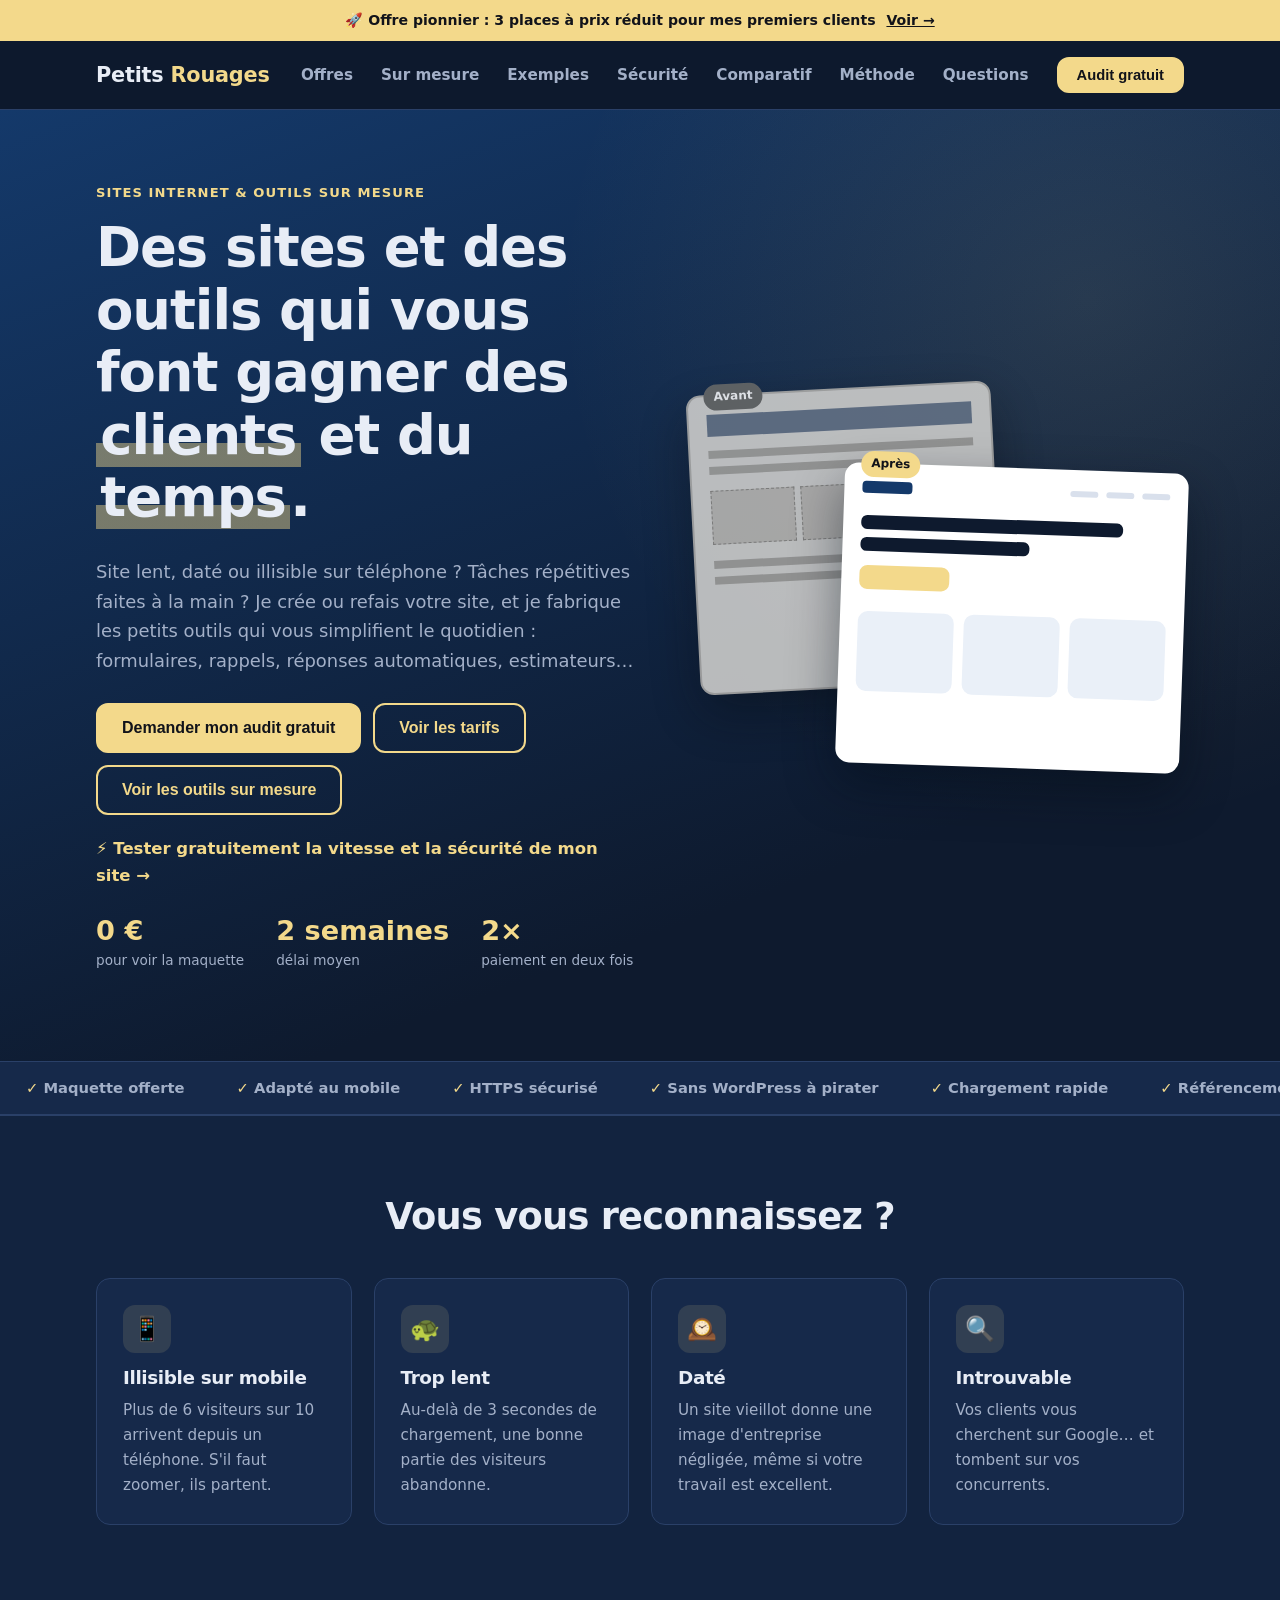
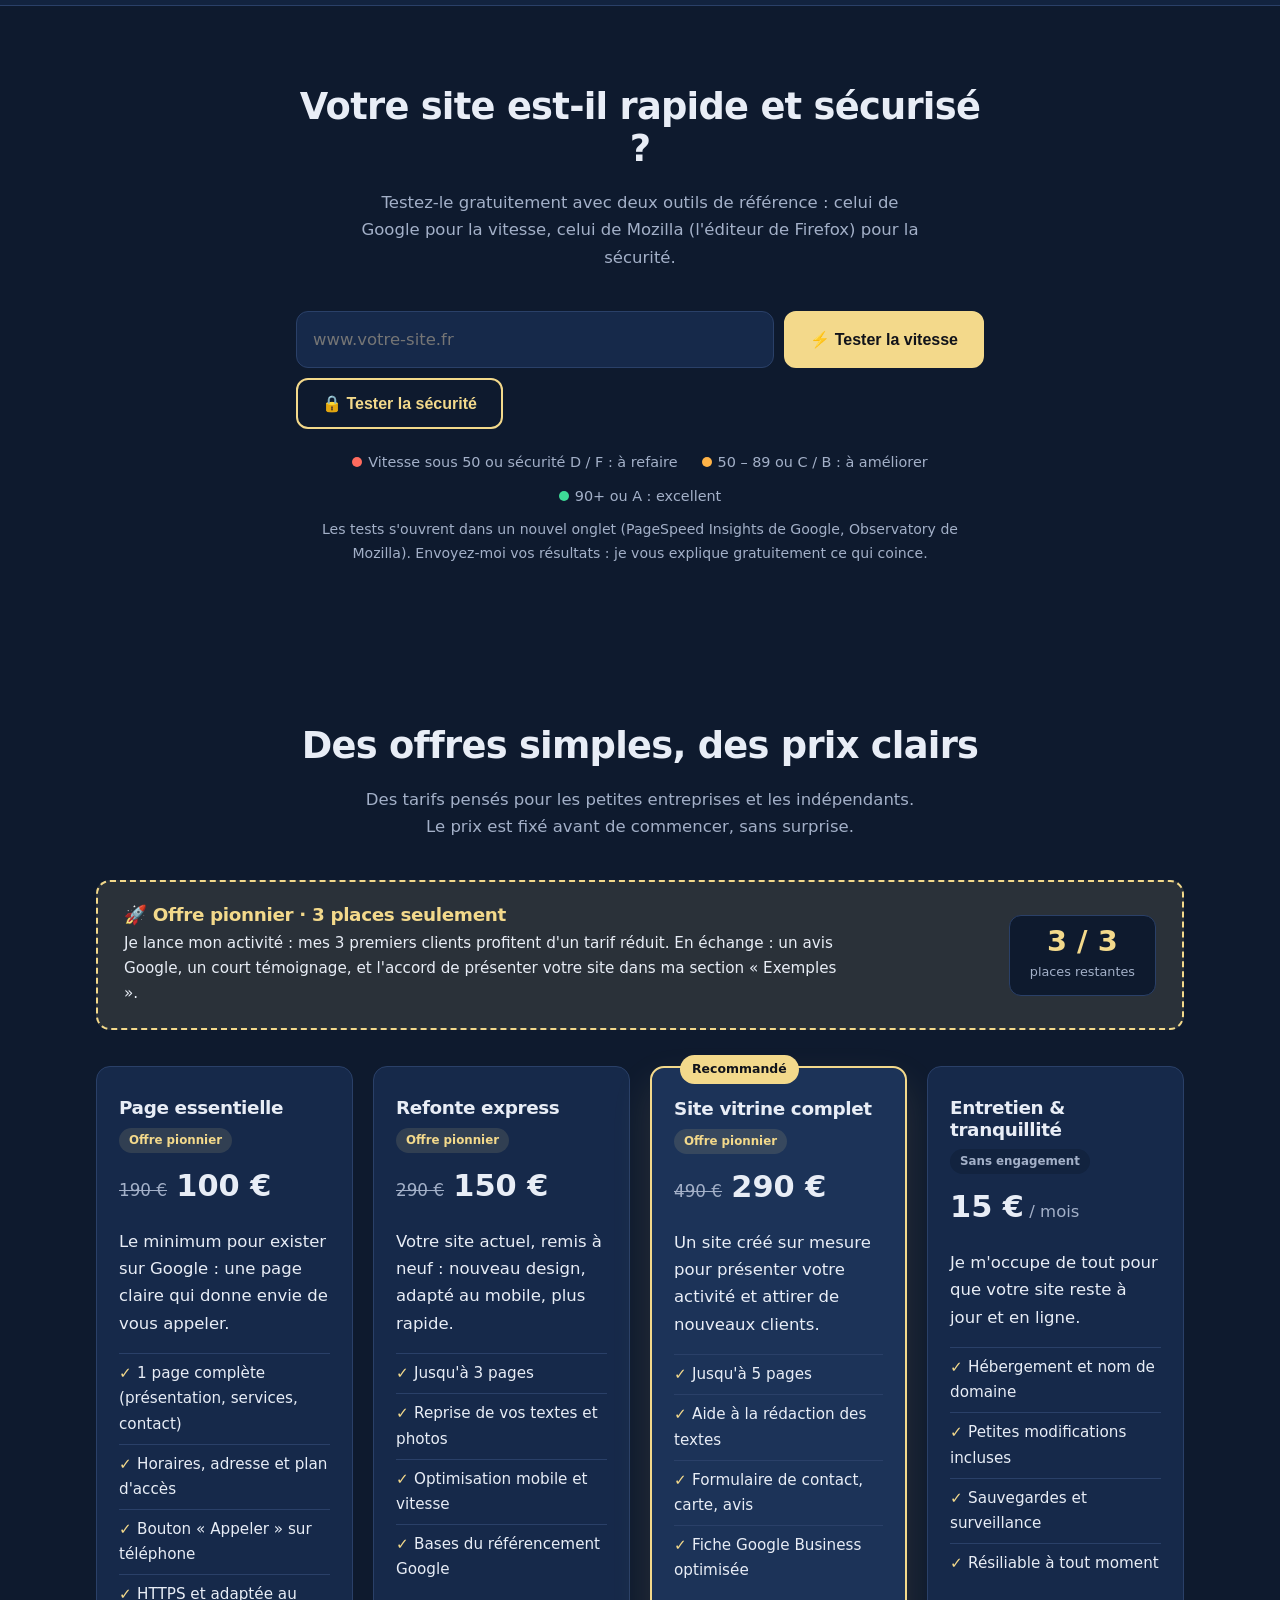
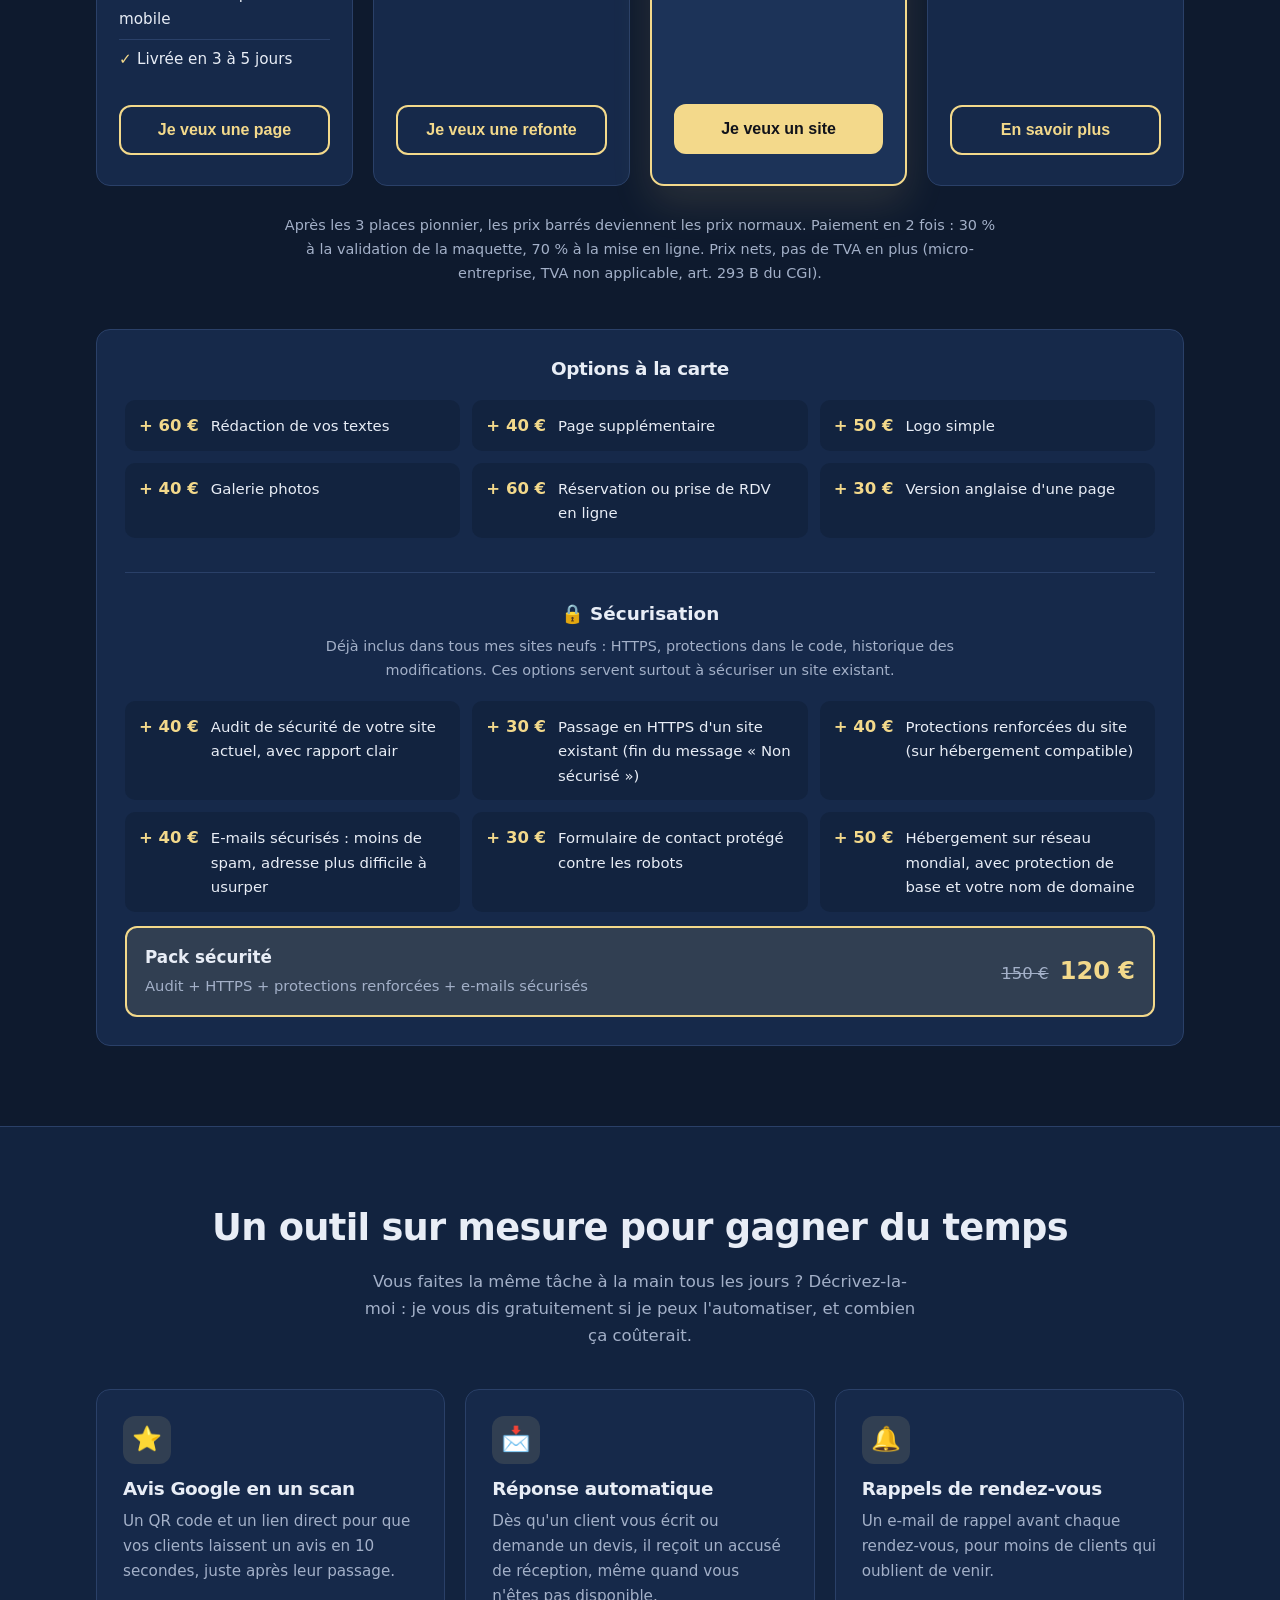
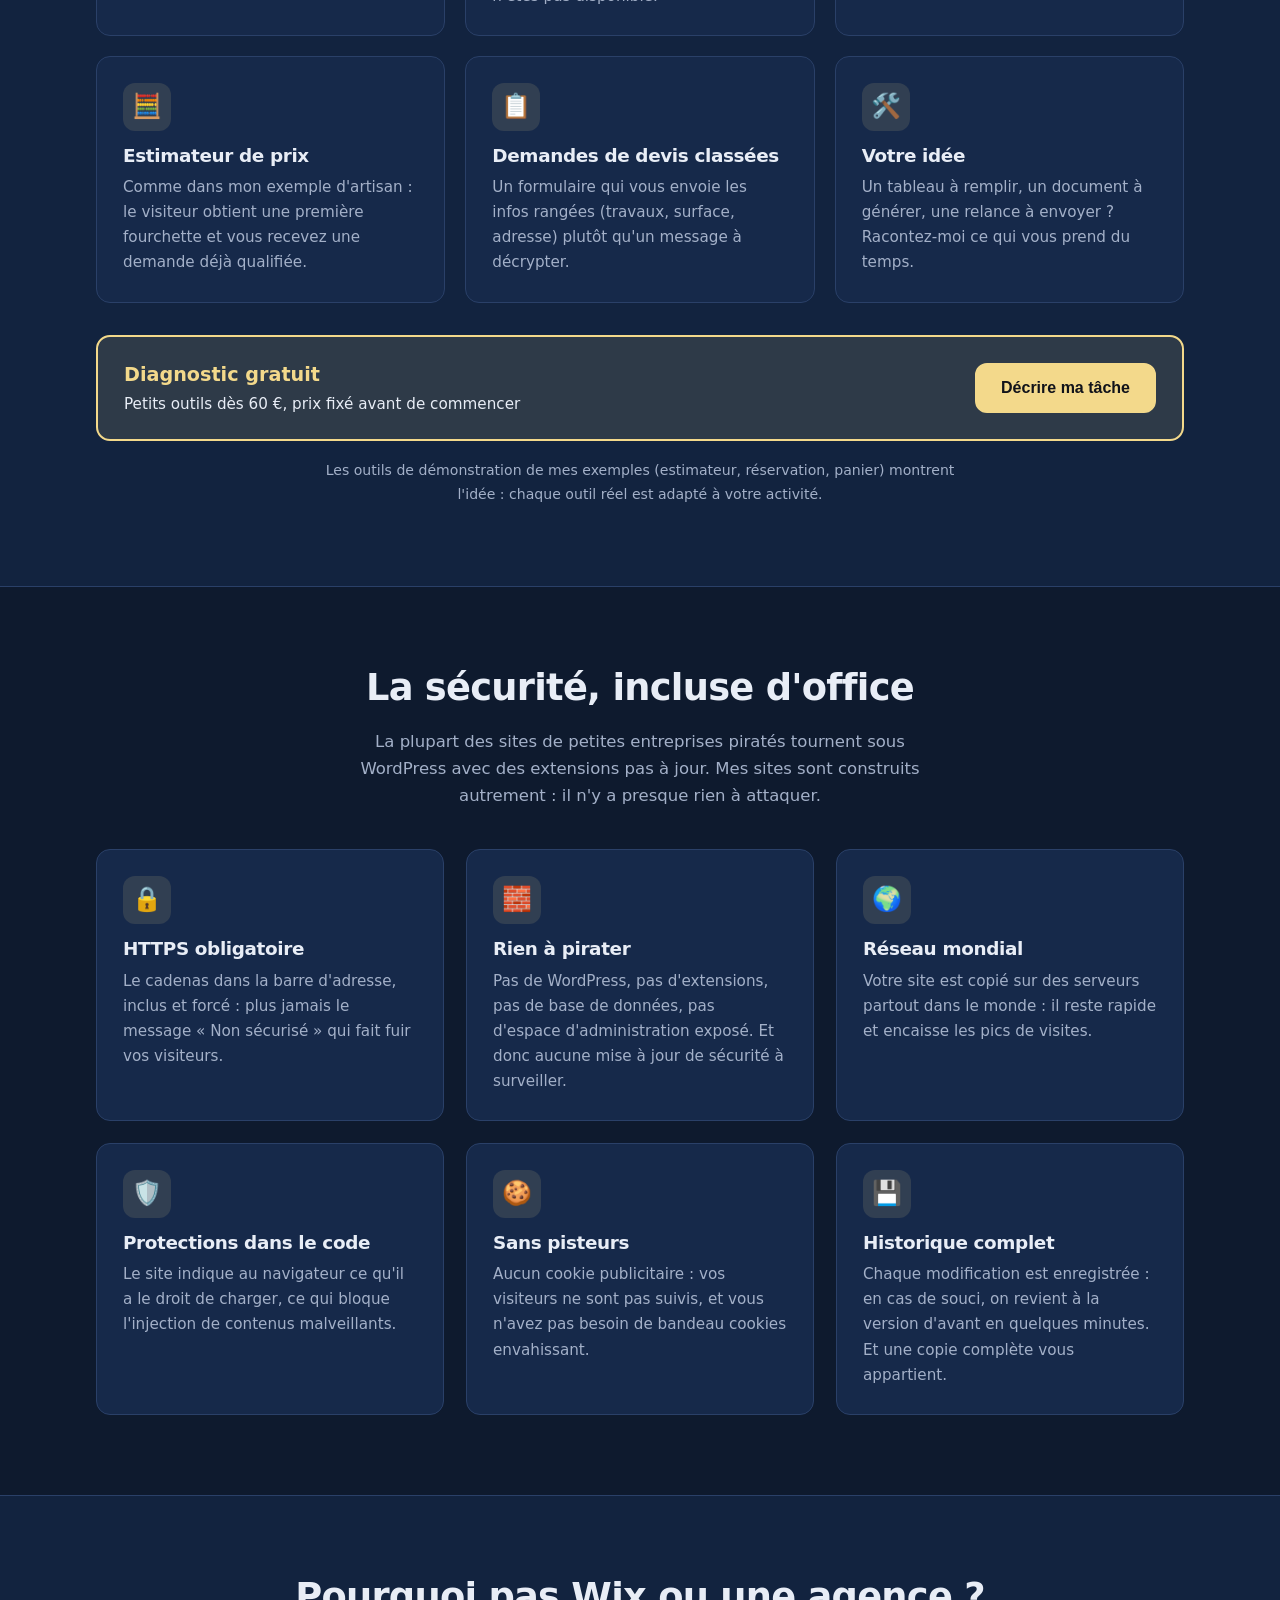
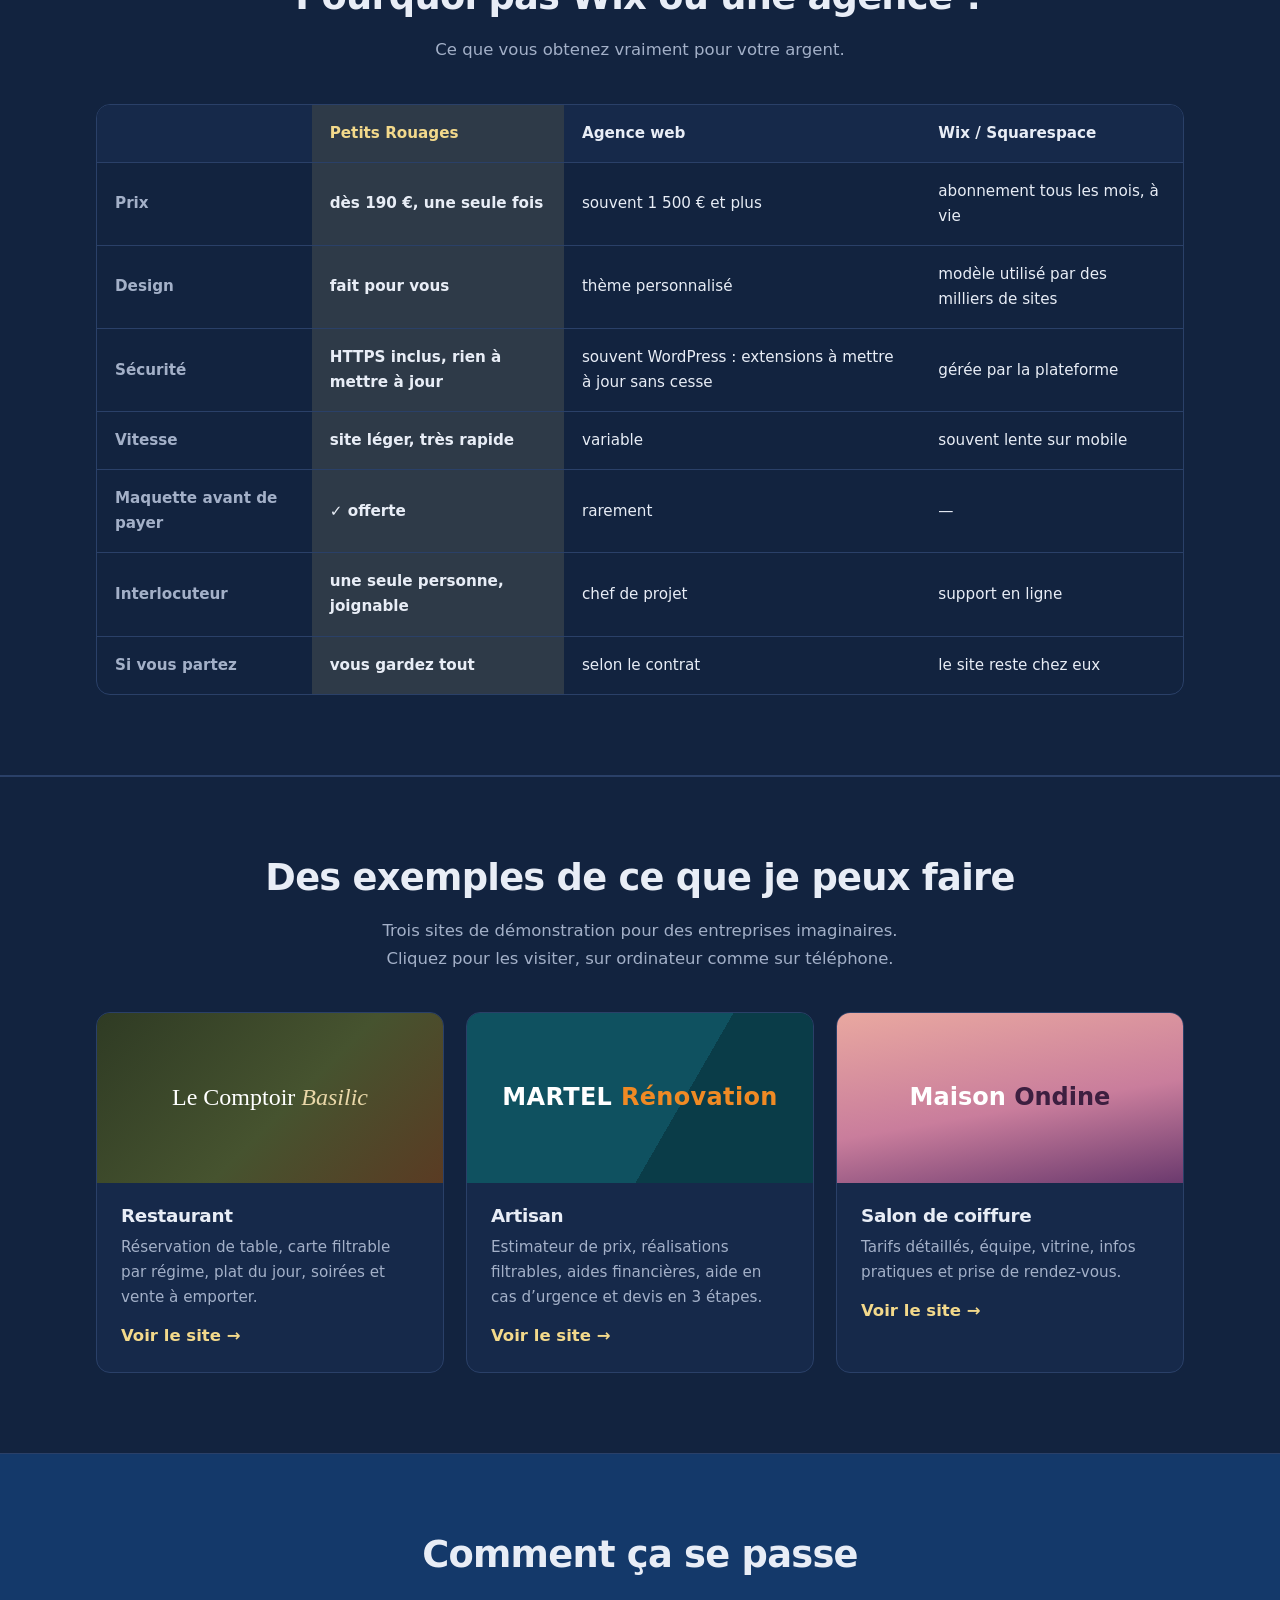
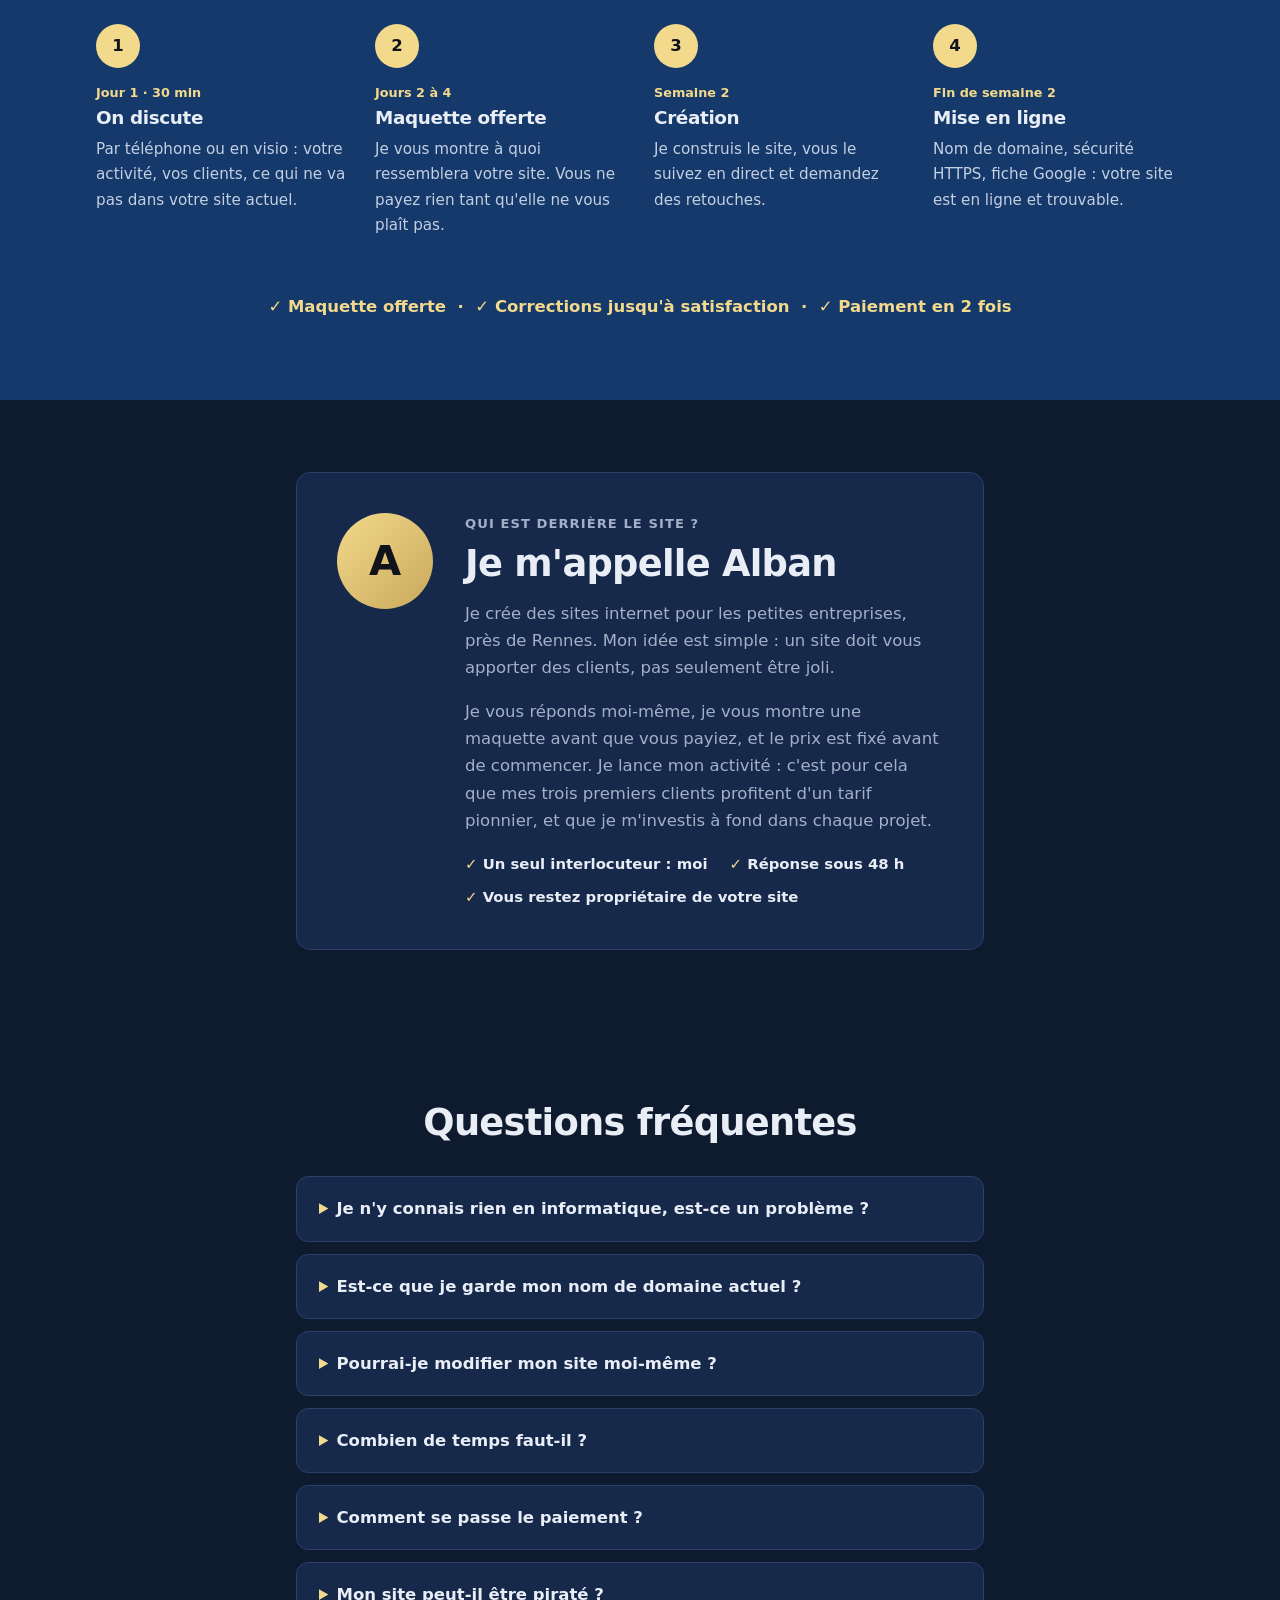
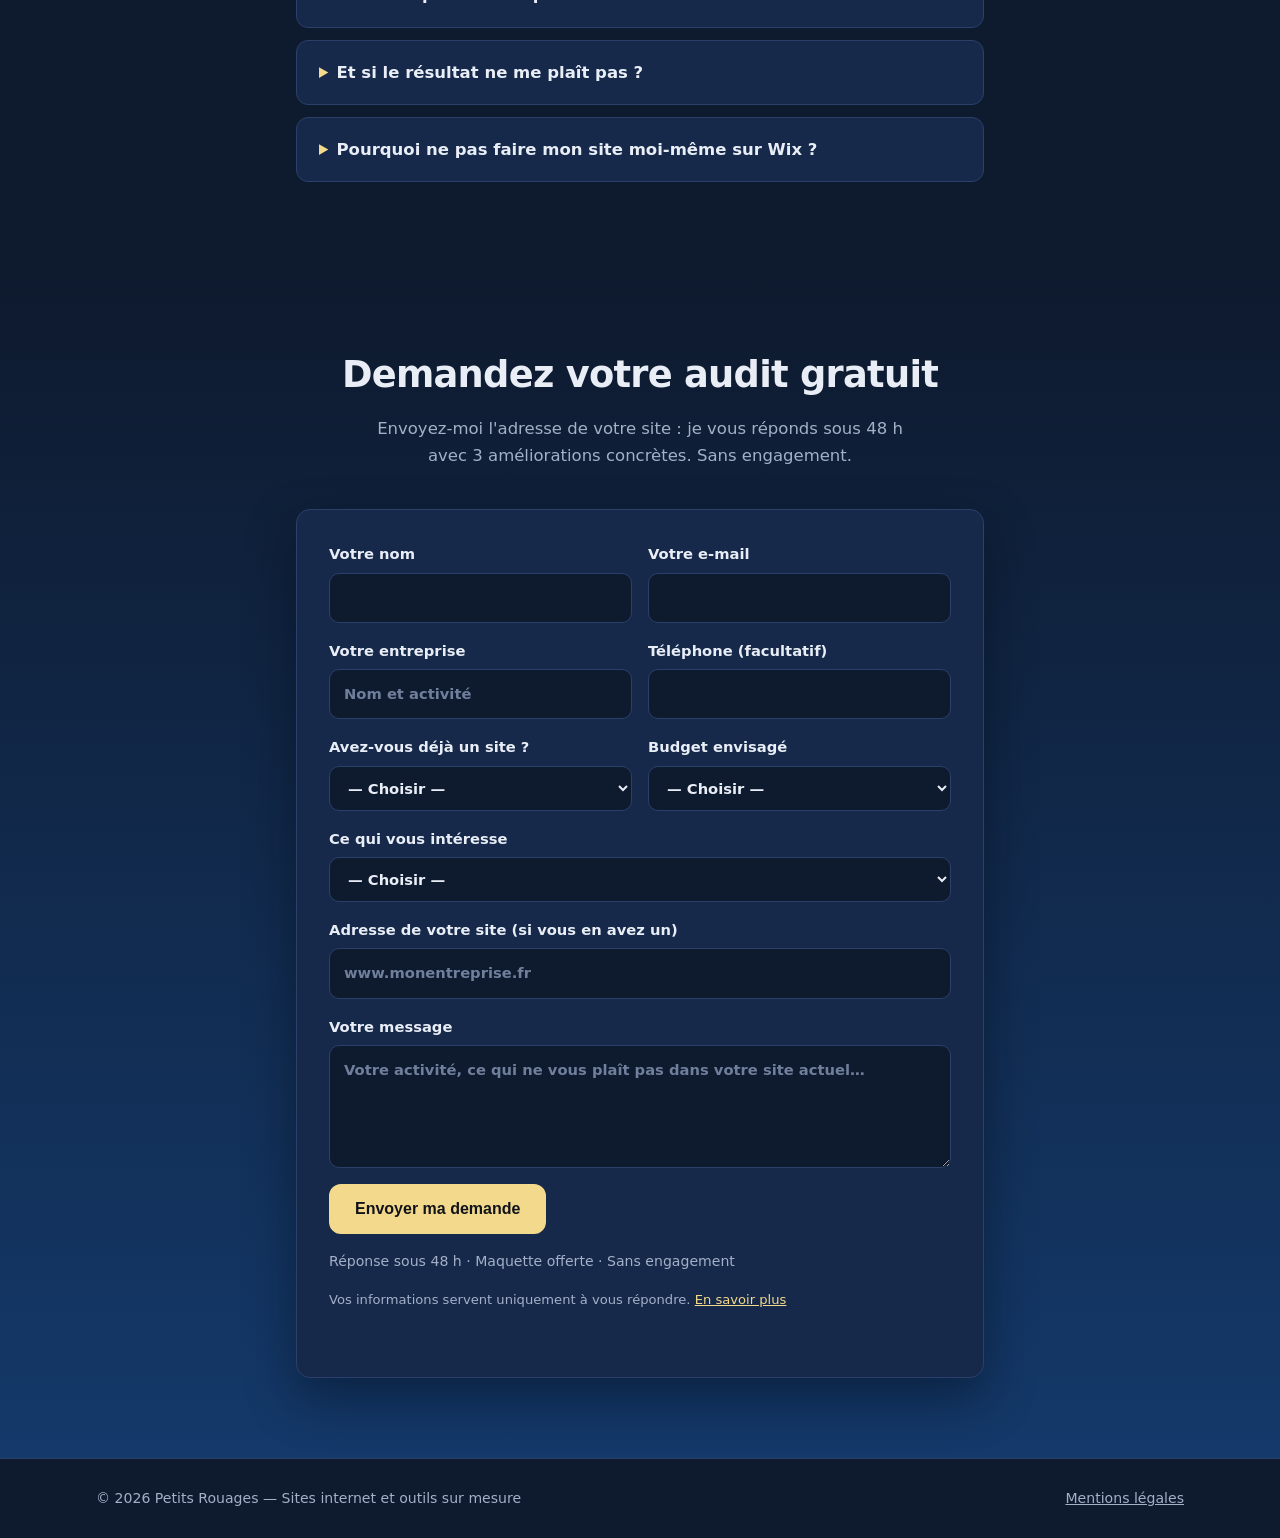
==== index.html @ 49e6effe "Renommage de la marque en Petits Rouages (textes, vignette, icones) Co-Authored-By: Claude Sonnet 5." ====
<!doctype html>
<html lang="fr">
<head>
  <meta charset="utf-8">
  <meta name="viewport" content="width=device-width, initial-scale=1">
  <title>Petits Rouages — Sites internet et outils sur mesure</title>
  <meta name="description" content="Votre site est lent, daté ou introuvable sur Google ? Je le refais : moderne, rapide, adapté au mobile. Audit gratuit, prix clairs.">
  <meta http-equiv="Content-Security-Policy" content="default-src 'self'; script-src 'self'; style-src 'self' https://fonts.googleapis.com; font-src https://fonts.gstatic.com; img-src 'self' data:; connect-src 'self' https://formspree.io; object-src 'none'; base-uri 'self'; form-action 'self' mailto:; upgrade-insecure-requests">
  <meta name="referrer" content="strict-origin-when-cross-origin">
  <link rel="icon" type="image/png" sizes="32x32" href="favicon-32.png">
  <link rel="icon" type="image/png" sizes="192x192" href="icon-192.png">
  <link rel="apple-touch-icon" href="apple-touch-icon.png">
  <meta name="theme-color" content="#0e1a2e">
  <meta property="og:type" content="website">
  <meta property="og:locale" content="fr_FR">
  <meta property="og:site_name" content="Petits Rouages">
  <meta property="og:title" content="Petits Rouages — Sites internet et outils sur mesure">
  <meta property="og:description" content="Votre site est lent, daté ou introuvable sur Google ? Je le refais : moderne, rapide, adapté au mobile. Maquette offerte, prix clairs.">
  <meta property="og:url" content="https://lasnay.github.io/vitrine-web/">
  <meta property="og:image" content="https://lasnay.github.io/vitrine-web/og-image.jpg">
  <meta property="og:image:width" content="1200">
  <meta property="og:image:height" content="630">
  <meta property="og:image:alt" content="Petits Rouages : sites internet et outils sur mesure pour petites entreprises">
  <meta name="twitter:card" content="summary_large_image">
  <link rel="preconnect" href="https://fonts.googleapis.com">
  <link rel="preconnect" href="https://fonts.gstatic.com" crossorigin>
  <link href="https://fonts.googleapis.com/css2?family=Montserrat:wght@500;600;700;800&display=swap" rel="stylesheet">
  <link rel="stylesheet" href="style.css?v=14">
</head>
<body>
  <a class="announce" href="#offres">🚀 Offre pionnier : 3 places à prix réduit pour mes premiers clients <b>Voir →</b></a>
  <header class="topbar">
    <div class="wrap topbar-inner">
      <a href="#" class="logo">Petits <span>Rouages</span></a>
      <button class="menu-toggle" aria-label="Ouvrir le menu" aria-expanded="false">☰</button>
      <nav class="nav">
        <a href="#offres">Offres</a>
        <a href="#sur-mesure">Sur mesure</a>
        <a href="#realisations">Exemples</a>
        <a href="#securite">Sécurité</a>
        <a href="#comparatif">Comparatif</a>
        <a href="#methode">Méthode</a>
        <a href="#faq">Questions</a>
        <a href="#contact" class="btn btn-small">Audit gratuit</a>
      </nav>
    </div>
  </header>

  <main>
    <section class="hero">
      <div class="wrap hero-grid">
        <div>
          <p class="eyebrow">Sites internet &amp; outils sur mesure</p>
          <h1>Des sites et des outils qui vous font gagner des <span class="hl">clients</span> et du <span class="hl">temps</span>.</h1>
          <p class="lead">Site lent, daté ou illisible sur téléphone ? Tâches répétitives faites à la main ? Je crée ou refais votre site, et je fabrique les petits outils qui vous simplifient le quotidien : formulaires, rappels, réponses automatiques, estimateurs…</p>
          <div class="hero-actions">
            <a href="#contact" class="btn">Demander mon audit gratuit</a>
            <a href="#offres" class="btn btn-ghost">Voir les tarifs</a>
            <a href="#sur-mesure" class="btn btn-ghost">Voir les outils sur mesure</a>
          </div>
          <a href="#test" class="test-link">⚡ Tester gratuitement la vitesse et la sécurité de mon site →</a>
          <div class="hero-stats">
            <div><b>0 €</b><span>pour voir la maquette</span></div>
            <div><b>2 semaines</b><span>délai moyen</span></div>
            <div><b>2×</b><span>paiement en deux fois</span></div>
          </div>
        </div>
        <div class="compare" aria-hidden="true">
          <div class="mock mock-old">
            <span class="tag">Avant</span>
            <div class="old-bar"></div>
            <div class="old-text"></div><div class="old-text short"></div>
            <div class="old-blocks"><i></i><i></i><i></i></div>
            <div class="old-text"></div><div class="old-text short"></div>
          </div>
          <div class="mock mock-new">
            <span class="tag tag-new">Après</span>
            <div class="new-nav"><b></b><i></i><i></i><i></i></div>
            <div class="new-hero"><div></div><div class="short"></div><span></span></div>
            <div class="new-cards"><i></i><i></i><i></i></div>
          </div>
        </div>
      </div>
    </section>

    <div class="marquee" aria-label="Inclus dans chaque site">
      <div class="marquee-track">
        <span>Maquette offerte</span><span>Adapté au mobile</span><span>HTTPS sécurisé</span><span>Sans WordPress à pirater</span><span>Chargement rapide</span><span>Référencement local</span><span>Fiche Google Business</span><span>Paiement en 2 fois</span><span>Vous êtes propriétaire</span><span>Prix fixe</span>
        <span aria-hidden="true">Maquette offerte</span><span aria-hidden="true">Adapté au mobile</span><span aria-hidden="true">HTTPS sécurisé</span><span aria-hidden="true">Sans WordPress à pirater</span><span aria-hidden="true">Chargement rapide</span><span aria-hidden="true">Référencement local</span><span aria-hidden="true">Fiche Google Business</span><span aria-hidden="true">Paiement en 2 fois</span><span aria-hidden="true">Vous êtes propriétaire</span><span aria-hidden="true">Prix fixe</span>
      </div>
    </div>

    <section class="problems">
      <div class="wrap">
        <h2>Vous vous reconnaissez ?</h2>
        <div class="grid-4">
          <article class="card">
            <div class="icon">📱</div>
            <h3>Illisible sur mobile</h3>
            <p>Plus de 6 visiteurs sur 10 arrivent depuis un téléphone. S'il faut zoomer, ils partent.</p>
          </article>
          <article class="card">
            <div class="icon">🐢</div>
            <h3>Trop lent</h3>
            <p>Au-delà de 3 secondes de chargement, une bonne partie des visiteurs abandonne.</p>
          </article>
          <article class="card">
            <div class="icon">🕰️</div>
            <h3>Daté</h3>
            <p>Un site vieillot donne une image d'entreprise négligée, même si votre travail est excellent.</p>
          </article>
          <article class="card">
            <div class="icon">🔍</div>
            <h3>Introuvable</h3>
            <p>Vos clients vous cherchent sur Google… et tombent sur vos concurrents.</p>
          </article>
        </div>
      </div>
    </section>

    <section id="test" class="speedtest">
      <div class="wrap narrow">
        <h2>Votre site est-il rapide et sécurisé ?</h2>
        <p class="section-lead">Testez-le gratuitement avec deux outils de référence : celui de Google pour la vitesse, celui de Mozilla (l'éditeur de Firefox) pour la sécurité.</p>
        <form class="test-form" id="test-form">
          <input type="text" id="test-url" placeholder="www.votre-site.fr" aria-label="Adresse de votre site" required>
          <button type="submit" class="btn" data-tool="speed">⚡ Tester la vitesse</button>
          <button type="submit" class="btn btn-ghost" data-tool="security">🔒 Tester la sécurité</button>
        </form>
        <div class="score-legend">
          <span><i class="dot bad"></i>Vitesse sous 50 ou sécurité D / F : à refaire</span>
          <span><i class="dot mid"></i>50 – 89 ou C / B : à améliorer</span>
          <span><i class="dot good"></i>90+ ou A : excellent</span>
        </div>
        <p class="test-note">Les tests s'ouvrent dans un nouvel onglet (PageSpeed Insights de Google, Observatory de Mozilla). Envoyez-moi vos résultats : je vous explique gratuitement ce qui coince.</p>
      </div>
    </section>

    <section id="offres" class="offers">
      <div class="wrap">
        <h2>Des offres simples, des prix clairs</h2>
        <p class="section-lead">Des tarifs pensés pour les petites entreprises et les indépendants. Le prix est fixé avant de commencer, sans surprise.</p>
        <div class="pioneer">
          <div>
            <h3>🚀 Offre pionnier · 3 places seulement</h3>
            <p>Je lance mon activité : mes 3 premiers clients profitent d'un tarif réduit. En échange : un avis Google, un court témoignage, et l'accord de présenter votre site dans ma section « Exemples ».</p>
          </div>
          <div class="pioneer-count"><b>3 / 3</b><span>places restantes</span></div>
        </div>
        <div class="grid-offers">
          <article class="offer">
            <h3>Page essentielle</h3>
            <span class="pio-tag">Offre pionnier</span>
            <p class="price"><s>190 €</s> <strong>100 €</strong></p>
            <p>Le minimum pour exister sur Google : une page claire qui donne envie de vous appeler.</p>
            <ul>
              <li>1 page complète (présentation, services, contact)</li>
              <li>Horaires, adresse et plan d'accès</li>
              <li>Bouton « Appeler » sur téléphone</li>
              <li>HTTPS et adaptée au mobile</li>
              <li>Livrée en 3 à 5 jours</li>
            </ul>
            <a href="#contact" class="btn btn-ghost">Je veux une page</a>
          </article>
          <article class="offer">
            <h3>Refonte express</h3>
            <span class="pio-tag">Offre pionnier</span>
            <p class="price"><s>290 €</s> <strong>150 €</strong></p>
            <p>Votre site actuel, remis à neuf : nouveau design, adapté au mobile, plus rapide.</p>
            <ul>
              <li>Jusqu'à 3 pages</li>
              <li>Reprise de vos textes et photos</li>
              <li>Optimisation mobile et vitesse</li>
              <li>Bases du référencement Google</li>
            </ul>
            <a href="#contact" class="btn btn-ghost">Je veux une refonte</a>
          </article>
          <article class="offer featured">
            <span class="badge">Recommandé</span>
            <h3>Site vitrine complet</h3>
            <span class="pio-tag">Offre pionnier</span>
            <p class="price"><s>490 €</s> <strong>290 €</strong></p>
            <p>Un site créé sur mesure pour présenter votre activité et attirer de nouveaux clients.</p>
            <ul>
              <li>Jusqu'à 5 pages</li>
              <li>Aide à la rédaction des textes</li>
              <li>Formulaire de contact, carte, avis</li>
              <li>Fiche Google Business optimisée</li>
            </ul>
            <a href="#contact" class="btn">Je veux un site</a>
          </article>
          <article class="offer">
            <h3>Entretien &amp; tranquillité</h3>
            <span class="pio-tag pio-plain">Sans engagement</span>
            <p class="price"><strong>15 €</strong> / mois</p>
            <p>Je m'occupe de tout pour que votre site reste à jour et en ligne.</p>
            <ul>
              <li>Hébergement et nom de domaine</li>
              <li>Petites modifications incluses</li>
              <li>Sauvegardes et surveillance</li>
              <li>Résiliable à tout moment</li>
            </ul>
            <a href="#contact" class="btn btn-ghost">En savoir plus</a>
          </article>
        </div>
        <p class="pay-note">Après les 3 places pionnier, les prix barrés deviennent les prix normaux. Paiement en 2 fois : 30 % à la validation de la maquette, 70 % à la mise en ligne. Prix nets, pas de TVA en plus (micro-entreprise, TVA non applicable, art. 293 B du CGI).</p>
        <div class="addons">
          <h3>Options à la carte</h3>
          <div class="addons-grid">
            <div><b>+ 60 €</b><span>Rédaction de vos textes</span></div>
            <div><b>+ 40 €</b><span>Page supplémentaire</span></div>
            <div><b>+ 50 €</b><span>Logo simple</span></div>
            <div><b>+ 40 €</b><span>Galerie photos</span></div>
            <div><b>+ 60 €</b><span>Réservation ou prise de RDV en ligne</span></div>
            <div><b>+ 30 €</b><span>Version anglaise d'une page</span></div>
          </div>
          <h4 class="addons-sub">🔒 Sécurisation</h4>
          <p class="addons-note">Déjà inclus dans tous mes sites neufs : HTTPS, protections dans le code, historique des modifications. Ces options servent surtout à sécuriser un site existant.</p>
          <div class="addons-grid">
            <div><b>+ 40 €</b><span>Audit de sécurité de votre site actuel, avec rapport clair</span></div>
            <div><b>+ 30 €</b><span>Passage en HTTPS d'un site existant (fin du message « Non sécurisé »)</span></div>
            <div><b>+ 40 €</b><span>Protections renforcées du site (sur hébergement compatible)</span></div>
            <div><b>+ 40 €</b><span>E-mails sécurisés : moins de spam, adresse plus difficile à usurper</span></div>
            <div><b>+ 30 €</b><span>Formulaire de contact protégé contre les robots</span></div>
            <div><b>+ 50 €</b><span>Hébergement sur réseau mondial, avec protection de base et votre nom de domaine</span></div>
          </div>
          <div class="addons-pack">
            <div><b>Pack sécurité</b><span>Audit + HTTPS + protections renforcées + e-mails sécurisés</span></div>
            <div class="pack-price"><s>150 €</s> <strong>120 €</strong></div>
          </div>
        </div>
        </div>
      </div>
    </section>

    <section id="sur-mesure" class="custom">
      <div class="wrap">
        <h2>Un outil sur mesure pour gagner du temps</h2>
        <p class="section-lead">Vous faites la même tâche à la main tous les jours ? Décrivez-la-moi : je vous dis gratuitement si je peux l'automatiser, et combien ça coûterait.</p>
        <div class="custom-grid">
          <article class="card"><div class="icon">⭐</div><h3>Avis Google en un scan</h3><p>Un QR code et un lien direct pour que vos clients laissent un avis en 10 secondes, juste après leur passage.</p></article>
          <article class="card"><div class="icon">📩</div><h3>Réponse automatique</h3><p>Dès qu'un client vous écrit ou demande un devis, il reçoit un accusé de réception, même quand vous n'êtes pas disponible.</p></article>
          <article class="card"><div class="icon">🔔</div><h3>Rappels de rendez-vous</h3><p>Un e-mail de rappel avant chaque rendez-vous, pour moins de clients qui oublient de venir.</p></article>
          <article class="card"><div class="icon">🧮</div><h3>Estimateur de prix</h3><p>Comme dans mon exemple d'artisan : le visiteur obtient une première fourchette et vous recevez une demande déjà qualifiée.</p></article>
          <article class="card"><div class="icon">📋</div><h3>Demandes de devis classées</h3><p>Un formulaire qui vous envoie les infos rangées (travaux, surface, adresse) plutôt qu'un message à décrypter.</p></article>
          <article class="card"><div class="icon">🛠️</div><h3>Votre idée</h3><p>Un tableau à remplir, un document à générer, une relance à envoyer ? Racontez-moi ce qui vous prend du temps.</p></article>
        </div>
        <div class="custom-cta">
          <div class="custom-price"><b>Diagnostic gratuit</b><span>Petits outils dès 60 €, prix fixé avant de commencer</span></div>
          <a href="#contact" class="btn" data-need="Un petit outil ou une automatisation">Décrire ma tâche</a>
        </div>
        <p class="custom-note">Les outils de démonstration de mes exemples (estimateur, réservation, panier) montrent l'idée : chaque outil réel est adapté à votre activité.</p>
      </div>
    </section>

    <section id="securite" class="security">
      <div class="wrap">
        <h2>La sécurité, incluse d'office</h2>
        <p class="section-lead">La plupart des sites de petites entreprises piratés tournent sous WordPress avec des extensions pas à jour. Mes sites sont construits autrement : il n'y a presque rien à attaquer.</p>
        <div class="grid-3 security-grid">
          <article class="card"><div class="icon">🔒</div><h3>HTTPS obligatoire</h3><p>Le cadenas dans la barre d'adresse, inclus et forcé : plus jamais le message « Non sécurisé » qui fait fuir vos visiteurs.</p></article>
          <article class="card"><div class="icon">🧱</div><h3>Rien à pirater</h3><p>Pas de WordPress, pas d'extensions, pas de base de données, pas d'espace d'administration exposé. Et donc aucune mise à jour de sécurité à surveiller.</p></article>
          <article class="card"><div class="icon">🌍</div><h3>Réseau mondial</h3><p>Votre site est copié sur des serveurs partout dans le monde : il reste rapide et encaisse les pics de visites.</p></article>
          <article class="card"><div class="icon">🛡️</div><h3>Protections dans le code</h3><p>Le site indique au navigateur ce qu'il a le droit de charger, ce qui bloque l'injection de contenus malveillants.</p></article>
          <article class="card"><div class="icon">🍪</div><h3>Sans pisteurs</h3><p>Aucun cookie publicitaire : vos visiteurs ne sont pas suivis, et vous n'avez pas besoin de bandeau cookies envahissant.</p></article>
          <article class="card"><div class="icon">💾</div><h3>Historique complet</h3><p>Chaque modification est enregistrée : en cas de souci, on revient à la version d'avant en quelques minutes. Et une copie complète vous appartient.</p></article>
        </div>
      </div>
    </section>

    <section id="comparatif" class="comparison">
      <div class="wrap">
        <h2>Pourquoi pas Wix ou une agence ?</h2>
        <p class="section-lead">Ce que vous obtenez vraiment pour votre argent.</p>
        <div class="table-scroll">
          <table class="compare-table">
            <thead>
              <tr><th></th><th class="us">Petits Rouages</th><th>Agence web</th><th>Wix / Squarespace</th></tr>
            </thead>
            <tbody>
              <tr><td>Prix</td><td class="us">dès 190 €, une seule fois</td><td>souvent 1 500 € et plus</td><td>abonnement tous les mois, à vie</td></tr>
              <tr><td>Design</td><td class="us">fait pour vous</td><td>thème personnalisé</td><td>modèle utilisé par des milliers de sites</td></tr>
              <tr><td>Sécurité</td><td class="us">HTTPS inclus, rien à mettre à jour</td><td>souvent WordPress : extensions à mettre à jour sans cesse</td><td>gérée par la plateforme</td></tr>
              <tr><td>Vitesse</td><td class="us">site léger, très rapide</td><td>variable</td><td>souvent lente sur mobile</td></tr>
              <tr><td>Maquette avant de payer</td><td class="us">✓ offerte</td><td>rarement</td><td>—</td></tr>
              <tr><td>Interlocuteur</td><td class="us">une seule personne, joignable</td><td>chef de projet</td><td>support en ligne</td></tr>
              <tr><td>Si vous partez</td><td class="us">vous gardez tout</td><td>selon le contrat</td><td>le site reste chez eux</td></tr>
            </tbody>
          </table>
        </div>
      </div>
    </section>

    <section id="realisations" class="works">
      <div class="wrap">
        <h2>Des exemples de ce que je peux faire</h2>
        <p class="section-lead">Trois sites de démonstration pour des entreprises imaginaires. Cliquez pour les visiter, sur ordinateur comme sur téléphone.</p>
        <div class="grid-3">
          <a class="work" href="exemples/restaurant/">
            <div class="work-thumb thumb-resto"><span>Le Comptoir <em>Basilic</em></span></div>
            <div class="work-body"><h3>Restaurant</h3><p>Réservation de table, carte filtrable par régime, plat du jour, soirées et vente à emporter.</p><span class="work-link">Voir le site →</span></div>
          </a>
          <a class="work" href="exemples/artisan/">
            <div class="work-thumb thumb-artisan"><span>MARTEL <b>Rénovation</b></span></div>
            <div class="work-body"><h3>Artisan</h3><p>Estimateur de prix, réalisations filtrables, aides financières, aide en cas d’urgence et devis en 3 étapes.</p><span class="work-link">Voir le site →</span></div>
          </a>
          <a class="work" href="exemples/coiffeur/">
            <div class="work-thumb thumb-coiffeur"><span>Maison <b>Ondine</b></span></div>
            <div class="work-body"><h3>Salon de coiffure</h3><p>Tarifs détaillés, équipe, vitrine, infos pratiques et prise de rendez-vous.</p><span class="work-link">Voir le site →</span></div>
          </a>
        </div>
      </div>
    </section>

    <section id="methode" class="method">
      <div class="wrap">
        <h2>Comment ça se passe</h2>
        <ol class="steps">
          <li><span>1</span><em class="when">Jour 1 · 30 min</em><h3>On discute</h3><p>Par téléphone ou en visio : votre activité, vos clients, ce qui ne va pas dans votre site actuel.</p></li>
          <li><span>2</span><em class="when">Jours 2 à 4</em><h3>Maquette offerte</h3><p>Je vous montre à quoi ressemblera votre site. Vous ne payez rien tant qu'elle ne vous plaît pas.</p></li>
          <li><span>3</span><em class="when">Semaine 2</em><h3>Création</h3><p>Je construis le site, vous le suivez en direct et demandez des retouches.</p></li>
          <li><span>4</span><em class="when">Fin de semaine 2</em><h3>Mise en ligne</h3><p>Nom de domaine, sécurité HTTPS, fiche Google : votre site est en ligne et trouvable.</p></li>
        </ol>
        <p class="guarantee">✓ Maquette offerte &nbsp;·&nbsp; ✓ Corrections jusqu'à satisfaction &nbsp;·&nbsp; ✓ Paiement en 2 fois</p>
      </div>
    </section>

    <section id="alban" class="aboutme">
      <div class="wrap narrow">
        <div class="aboutme-card">
          <div class="aboutme-avatar" aria-hidden="true">A</div>
          <div>
            <p class="eyebrow">Qui est derrière le site ?</p>
            <h2>Je m'appelle Alban</h2>
            <p>Je crée des sites internet pour les petites entreprises, près de Rennes. Mon idée est simple : un site doit vous apporter des clients, pas seulement être joli.</p>
            <p>Je vous réponds moi-même, je vous montre une maquette avant que vous payiez, et le prix est fixé avant de commencer. Je lance mon activité : c'est pour cela que mes trois premiers clients profitent d'un tarif pionnier, et que je m'investis à fond dans chaque projet.</p>
            <ul class="aboutme-list">
              <li>Un seul interlocuteur : moi</li>
              <li>Réponse sous 48 h</li>
              <li>Vous restez propriétaire de votre site</li>
            </ul>
          </div>
        </div>
      </div>
    </section>

    <section id="faq" class="faq">
      <div class="wrap narrow">
        <h2>Questions fréquentes</h2>
        <details>
          <summary>Je n'y connais rien en informatique, est-ce un problème ?</summary>
          <p>Pas du tout. Vous me parlez de votre métier, je m'occupe de toute la partie technique.</p>
        </details>
        <details>
          <summary>Est-ce que je garde mon nom de domaine actuel ?</summary>
          <p>Oui. Votre adresse reste la même, seul le site change. Vos clients ne verront aucune coupure.</p>
        </details>
        <details>
          <summary>Pourrai-je modifier mon site moi-même ?</summary>
          <p>Avec l'offre Entretien, il suffit de m'envoyer un message. Sinon, je peux vous montrer comment faire les modifications simples.</p>
        </details>
        <details>
          <summary>Combien de temps faut-il ?</summary>
          <p>En général 1 semaine pour une refonte express et 2 à 3 semaines pour un site complet, selon la rapidité des échanges.</p>
        </details>
        <details>
          <summary>Comment se passe le paiement ?</summary>
          <p>En 2 fois : 30 % quand vous validez la maquette, 70 % à la mise en ligne. Virement ou carte bancaire.</p>
        </details>
        <details>
          <summary>Mon site peut-il être piraté ?</summary>
          <p>Aucun site n'est invulnérable, mais un site statique comme ceux que je crée n'a ni base de données, ni espace d'administration, ni extensions : les failles les plus courantes n'existent tout simplement pas. Et grâce à l'historique, on peut toujours revenir en arrière.</p>
        </details>
        <details>
          <summary>Et si le résultat ne me plaît pas ?</summary>
          <p>Vous voyez la maquette avant de payer quoi que ce soit. Ensuite, je fais les retouches jusqu'à ce que le site vous convienne.</p>
        </details>
        <details>
          <summary>Pourquoi ne pas faire mon site moi-même sur Wix ?</summary>
          <p>C'est possible, mais il faut du temps, payer un abonnement chaque mois, et le résultat ressemble souvent à beaucoup d'autres sites. Je vous livre un site unique, rapide, que vous payez une seule fois.</p>
        </details>
      </div>
    </section>

    <section id="contact" class="contact">
      <div class="wrap narrow">
        <h2>Demandez votre audit gratuit</h2>
        <p class="section-lead">Envoyez-moi l'adresse de votre site : je vous réponds sous 48 h avec 3 améliorations concrètes. Sans engagement.</p>
        <form class="contact-form" id="contact-form">
          <input type="text" name="_gotcha" class="hp" tabindex="-1" autocomplete="off" aria-hidden="true">
          <div class="row">
            <label>Votre nom<input type="text" name="name" required></label>
            <label>Votre e-mail<input type="email" name="email" required></label>
          </div>
          <div class="row">
            <label>Votre entreprise<input type="text" name="company" placeholder="Nom et activité"></label>
            <label>Téléphone (facultatif)<input type="tel" name="phone"></label>
          </div>
          <div class="row">
            <label>Avez-vous déjà un site ?
              <select name="has_site">
                <option value="">— Choisir —</option>
                <option>Non, ce serait mon premier site</option>
                <option>Oui, je veux le refaire</option>
                <option>Oui, je veux juste l'améliorer</option>
              </select>
            </label>
            <label>Budget envisagé
              <select name="budget">
                <option value="">— Choisir —</option>
                <option>Offre pionnier (3 places)</option>
                <option>Autour de 190 € (page essentielle)</option>
                <option>Autour de 290 € (refonte express)</option>
                <option>Autour de 490 € (site complet)</option>
                <option>Plus, avec des options</option>
                <option>Je ne sais pas encore</option>
              </select>
            </label>
          </div>
          <label>Ce qui vous intéresse
            <select name="need">
              <option value="">— Choisir —</option>
              <option>Un site (création ou refonte)</option>
              <option>Un petit outil ou une automatisation</option>
              <option>Les deux</option>
              <option>Je ne sais pas encore</option>
            </select>
          </label>
          <label>Adresse de votre site (si vous en avez un)<input type="text" name="site" placeholder="www.monentreprise.fr"></label>
          <label>Votre message<textarea name="message" rows="4" placeholder="Votre activité, ce qui ne vous plaît pas dans votre site actuel…"></textarea></label>
          <button type="submit" class="btn">Envoyer ma demande</button>
          <p class="form-reassure">Réponse sous 48 h · Maquette offerte · Sans engagement</p>
          <p class="form-privacy">Vos informations servent uniquement à vous répondre. <a href="mentions-legales.html">En savoir plus</a></p>
          <p class="form-status" id="form-status" role="status" aria-live="polite"></p>
        </form>
      </div>
    </section>
  </main>

  <footer class="footer">
    <div class="wrap footer-inner">
      <p>© <span id="year"></span> Petits Rouages — Sites internet et outils sur mesure</p>
      <a href="mentions-legales.html">Mentions légales</a>
    </div>
  </footer>

  <script src="script.js?v=5"></script>
</body>
</html>
---- style.css ----
:root {
  --bg: #0e1a2e;
  --bg2: #12233f;
  --brand: #14396a;
  --surface: #16294a;
  --surface-2: #1c3358;
  --ink: #e8edf6;
  --muted: #a3b0c8;
  --line: #2a4068;
  --accent: #f3d98b;
  --accent-dark: #e9cb72;
  --accent-text: #11131a;
  --accent-soft: rgba(243, 217, 139, .12);
  --radius: 14px;
  --shadow: 0 20px 50px rgba(3, 10, 22, .45);
}

* { box-sizing: border-box; }
html { scroll-behavior: smooth; }
body {
  margin: 0;
  background: var(--bg);
  color: var(--ink);
  font: 500 16.5px/1.65 "Montserrat", system-ui, sans-serif;
  -webkit-font-smoothing: antialiased;
}
h1, h2, h3 { font-weight: 800; line-height: 1.15; letter-spacing: -.02em; margin: 0 0 .5em; }
h1 { font-size: clamp(2.1rem, 4.8vw, 3.4rem); }
h2 { font-size: clamp(1.7rem, 3.3vw, 2.3rem); text-align: center; }
h3 { font-size: 1.15rem; font-weight: 700; }
p { margin: 0 0 1em; }
a { color: inherit; }
.hl { background: linear-gradient(transparent 62%, rgba(243, 217, 139, .45) 62%); padding: 0 .08em; }

.wrap { max-width: 1120px; margin: 0 auto; padding: 0 16px; }
.narrow { max-width: 720px; }
section { padding: 80px 0; }
[id] { scroll-margin-top: 76px; }
.section-lead { text-align: center; color: var(--muted); max-width: 560px; margin: 0 auto 40px; }

.btn {
  display: inline-block;
  background: var(--accent);
  color: var(--accent-text);
  text-decoration: none;
  font: 700 1rem "Montserrat", sans-serif;
  padding: 14px 24px;
  border-radius: 12px;
  border: 2px solid var(--accent);
  cursor: pointer;
  transition: background .2s, transform .2s;
}
.btn:hover { background: var(--accent-dark); border-color: var(--accent-dark); transform: translateY(-1px); }
.btn-ghost { background: transparent; color: var(--accent); }
.btn-ghost:hover { background: var(--accent-soft); color: var(--accent); }
.btn-small { padding: 8px 18px; font-size: .92rem; }

.topbar { position: sticky; top: 0; z-index: 10; background: rgba(14, 26, 46, .9); backdrop-filter: blur(8px); border-bottom: 1px solid var(--line); }
.topbar-inner { display: flex; align-items: center; justify-content: space-between; height: 68px; }
.logo { font-weight: 800; font-size: 1.3rem; text-decoration: none; letter-spacing: -.01em; }
.logo span { color: var(--accent); }
.nav { display: flex; align-items: center; gap: 28px; }
.nav a:not(.btn) { text-decoration: none; color: var(--muted); font-weight: 600; font-size: .95rem; }
.nav a:not(.btn):hover { color: var(--ink); }
.nav .btn { color: var(--accent-text); }
.menu-toggle { display: none; background: none; border: 0; font-size: 1.6rem; cursor: pointer; color: var(--ink); }

.hero { padding: 72px 0 88px; background: radial-gradient(circle at 85% 20%, rgba(243, 217, 139, .1), transparent 40%), linear-gradient(160deg, var(--brand), var(--bg) 75%); }
.hero-grid { display: grid; grid-template-columns: 1.1fr 1fr; gap: 56px; align-items: center; }
.eyebrow { color: var(--accent); font-weight: 700; text-transform: uppercase; letter-spacing: .08em; font-size: .82rem; }
.lead { font-size: 1.12rem; color: var(--muted); max-width: 540px; }
.hero-actions { display: flex; flex-wrap: wrap; gap: 12px; margin: 28px 0; }
.trust { list-style: none; padding: 0; margin: 0; display: flex; flex-wrap: wrap; gap: 8px 20px; color: var(--muted); font-size: .93rem; font-weight: 600; }
.trust li::before { content: "✓ "; color: var(--accent); font-weight: 800; }

.compare { position: relative; height: 380px; }
.mock { position: absolute; border-radius: var(--radius); padding: 18px; box-shadow: var(--shadow); }
.mock-old { width: 62%; height: 300px; left: 0; top: 0; background: #d9d6cf; border: 2px solid #b5b0a5; transform: rotate(-3deg); filter: saturate(.4); opacity: .85; }
.mock-new { width: 70%; height: 300px; right: 0; bottom: 0; background: #ffffff; transform: rotate(2deg); }
.tag { position: absolute; top: -12px; left: 16px; background: #6b6a66; color: #fff; font-size: .75rem; font-weight: 700; padding: 3px 10px; border-radius: 99px; }
.tag-new { background: var(--accent); color: var(--accent-text); }
.old-bar { height: 22px; background: #5577aa; margin-bottom: 14px; }
.old-text { height: 8px; background: #a9a498; margin: 8px 0; }
.old-text.short { width: 60%; }
.old-blocks { display: flex; gap: 6px; margin: 16px 0; }
.old-blocks i { flex: 1; height: 54px; background: #c2bcaf; border: 1px dashed #8f897d; }
.new-nav { display: flex; align-items: center; gap: 8px; margin-bottom: 22px; }
.new-nav b { width: 50px; height: 12px; background: var(--brand); border-radius: 4px; margin-right: auto; }
.new-nav i { width: 28px; height: 6px; background: #d9e0ec; border-radius: 4px; }
.new-hero div { height: 14px; background: var(--bg); border-radius: 6px; margin-bottom: 8px; width: 85%; }
.new-hero div.short { width: 55%; }
.new-hero span { display: block; width: 90px; height: 24px; background: var(--accent); border-radius: 8px; margin: 14px 0 22px; }
.new-cards { display: flex; gap: 10px; }
.new-cards i { flex: 1; height: 80px; background: #eaf0f8; border-radius: 10px; }

.problems { background: var(--bg2); border-block: 1px solid var(--line); }
.grid-4, .grid-3 { display: grid; gap: 22px; margin-top: 40px; }
.grid-4 { grid-template-columns: repeat(4, 1fr); }
.grid-3 { grid-template-columns: repeat(3, 1fr); align-items: stretch; margin-top: 0; }
.card { background: var(--surface); border: 1px solid var(--line); border-radius: var(--radius); padding: 26px; }
.card p { color: var(--muted); margin: 0; font-size: .95rem; }
.icon { display: grid; place-items: center; width: 48px; height: 48px; border-radius: 12px; background: var(--accent-soft); font-size: 1.5rem; margin-bottom: 14px; }

.offer { position: relative; display: flex; flex-direction: column; background: var(--surface); border: 1px solid var(--line); border-radius: var(--radius); padding: 32px 28px; }
.offer.featured { border: 2px solid var(--accent); background: var(--surface-2); box-shadow: 0 18px 40px rgba(243, 217, 139, .12); }
.badge { position: absolute; top: -13px; left: 28px; background: var(--accent); color: var(--accent-text); font-size: .78rem; font-weight: 700; padding: 4px 12px; border-radius: 99px; }
.price { color: var(--muted); }
.price strong { font-size: 2rem; font-weight: 800; color: var(--ink); }
.offer ul { list-style: none; padding: 0; margin: 0 0 26px; flex: 1; }
.offer li { padding: 7px 0; border-top: 1px solid var(--line); font-size: .95rem; }
.offer li::before { content: "✓  "; color: var(--accent); font-weight: 800; }
.offer .btn { text-align: center; }

.works { background: var(--bg2); border-block: 1px solid var(--line); }
.work { display: flex; flex-direction: column; text-decoration: none; background: var(--surface); border: 1px solid var(--line); border-radius: var(--radius); overflow: hidden; transition: transform .2s, box-shadow .2s, border-color .2s; }
.work:hover { transform: translateY(-4px); border-color: var(--accent); box-shadow: var(--shadow); }
.work-thumb { height: 170px; display: grid; place-items: center; text-align: center; padding: 16px; }
.work-thumb span { font-size: 1.5rem; }
.thumb-resto { background: linear-gradient(135deg, #2f3b24, #46532f 55%, #5a3b23); color: #fff; font-family: Georgia, serif; }
.thumb-resto em { color: #e9d7a8; }
.thumb-artisan { background: linear-gradient(120deg, #0f5160 0 60%, #0a3c48 60%); color: #fff; font-weight: 800; letter-spacing: .02em; }
.thumb-artisan b { color: #f08a24; }
.thumb-coiffeur { background: linear-gradient(170deg, #e9a8a0, #c97d9c 55%, #6b3a6e); color: #fff; font-weight: 800; }
.thumb-coiffeur b { color: #3d1f40; }
.work-body { padding: 22px 24px; }
.work-body p { color: var(--muted); margin: 0 0 12px; font-size: .95rem; }
.work-link { color: var(--accent); font-weight: 700; }

.method { background: var(--brand); }
.steps { list-style: none; padding: 0; margin: 48px 0 0; display: grid; grid-template-columns: repeat(4, 1fr); gap: 28px; }
.steps span { display: inline-grid; place-items: center; width: 44px; height: 44px; border-radius: 50%; background: var(--accent); color: var(--accent-text); font-weight: 800; margin-bottom: 14px; }
.steps p { color: #c4cfe2; font-size: .95rem; }

.faq details { background: var(--surface); border: 1px solid var(--line); border-radius: 12px; padding: 18px 22px; margin-bottom: 12px; }
.faq summary { cursor: pointer; font-weight: 700; }
.faq summary::marker { color: var(--accent); }
.faq details p { margin: 12px 0 0; color: var(--muted); }
.faq h2 { margin-bottom: 32px; }

.contact { background: linear-gradient(180deg, var(--bg), var(--brand)); }
.contact-form { display: grid; gap: 16px; background: var(--surface); border: 1px solid var(--line); padding: 32px; border-radius: var(--radius); box-shadow: var(--shadow); }
.contact-form .row { display: grid; grid-template-columns: 1fr 1fr; gap: 16px; }
.contact-form label { display: grid; gap: 6px; font-weight: 600; font-size: .92rem; }
.contact-form input, .contact-form textarea {
  font: inherit; padding: 12px 14px; border: 1px solid var(--line); border-radius: 10px; background: var(--bg); color: var(--ink);
}
.contact-form input::placeholder, .contact-form textarea::placeholder { color: #6f7f9c; }
.contact-form input:focus, .contact-form textarea:focus { outline: 2px solid var(--accent); border-color: transparent; }
.contact-form .btn { justify-self: start; }

.footer { padding: 28px 0; background: var(--bg); border-top: 1px solid var(--line); color: var(--muted); font-size: .88rem; }
.footer-inner { display: flex; justify-content: space-between; flex-wrap: wrap; gap: 10px; }
.footer p { margin: 0; }
.footer a:hover { color: var(--accent); }

@media (max-width: 900px) {
  .hero-grid { grid-template-columns: 1fr; }
  .compare { height: 320px; max-width: 460px; width: 100%; margin: 0 auto; }
  .grid-4 { grid-template-columns: repeat(2, 1fr); }
  .grid-3 { grid-template-columns: 1fr; max-width: 460px; margin: 0 auto; }
  .steps { grid-template-columns: repeat(2, 1fr); }
}
@media (max-width: 980px) {
  .menu-toggle { display: block; }
  .nav { display: none; position: absolute; top: 68px; left: 0; right: 0; flex-direction: column; gap: 18px; padding: 24px; background: var(--bg); border-bottom: 1px solid var(--line); }
  .nav.open { display: flex; }
}
@media (max-width: 680px) {
  section { padding: 56px 0; }
  .grid-4, .steps, .contact-form .row { grid-template-columns: 1fr; }
  .compare { height: 260px; }
  .mock { padding: 12px; }
  .mock-old, .mock-new { height: 210px; }
  .contact-form { padding: 22px; }
}
.launch { text-align: center; margin: -24px auto 40px; width: fit-content; max-width: 100%; padding: 8px 18px; border-radius: 99px; background: var(--accent-soft); color: var(--accent); font-size: .92rem; }
.launch b { font-weight: 700; }

.test-link { display: inline-block; color: var(--accent); font-weight: 600; text-decoration: none; margin: -8px 0 26px; }
.test-link:hover { text-decoration: underline; }
.hero-stats { display: flex; gap: 32px; flex-wrap: wrap; }
.hero-stats b { display: block; font-size: 1.7rem; font-weight: 800; color: var(--accent); line-height: 1.1; }
.hero-stats span { font-size: .85rem; color: var(--muted); }

.marquee { overflow: hidden; background: var(--surface); border-block: 1px solid var(--line); padding: 14px 0; }
.marquee-track { display: flex; width: max-content; animation: marquee 32s linear infinite; }
.marquee span { white-space: nowrap; padding: 0 26px; font-weight: 600; font-size: .92rem; color: var(--muted); }
.marquee span::before { content: "✓ "; color: var(--accent); }
@keyframes marquee { to { transform: translateX(-50%); } }
@media (prefers-reduced-motion: reduce) { .marquee-track { animation: none; flex-wrap: wrap; width: auto; justify-content: center; } .marquee span[aria-hidden] { display: none; } }

.speedtest { background: var(--bg); }
.test-form { display: flex; gap: 10px; flex-wrap: wrap; }
.test-form input { flex: 1 1 280px; min-width: 0; font: inherit; padding: 14px 16px; border: 1px solid var(--line); border-radius: 12px; background: var(--surface); color: var(--ink); }
.test-form input:focus { outline: 2px solid var(--accent); border-color: transparent; }
.score-legend { display: flex; flex-wrap: wrap; justify-content: center; gap: 10px 24px; margin: 22px 0 10px; font-size: .9rem; color: var(--muted); }
.dot { display: inline-block; width: 10px; height: 10px; border-radius: 50%; margin-right: 6px; }
.dot.bad { background: #ff6b5e; } .dot.mid { background: #ffb347; } .dot.good { background: #3ddc97; }
.test-note { text-align: center; color: var(--muted); font-size: .88rem; margin: 0; }

.pay-note { text-align: center; color: var(--muted); font-size: .9rem; max-width: 720px; margin: 28px auto 0; }
.addons { margin-top: 44px; background: var(--surface); border: 1px solid var(--line); border-radius: var(--radius); padding: 28px; }
.addons h3 { text-align: center; margin-bottom: 20px; }
.addons-grid { display: grid; grid-template-columns: repeat(3, 1fr); gap: 12px; }
.addons-grid div { display: flex; gap: 12px; align-items: baseline; padding: 12px 14px; border-radius: 10px; background: var(--bg2); }
.addons-grid b { color: var(--accent); white-space: nowrap; }
.addons-grid span { font-size: .93rem; }

.comparison { background: var(--bg2); border-block: 1px solid var(--line); }
.table-scroll { overflow-x: auto; border-radius: var(--radius); border: 1px solid var(--line); }
.compare-table { width: 100%; border-collapse: collapse; min-width: 640px; font-size: .95rem; }
.compare-table th, .compare-table td { padding: 16px 18px; text-align: left; border-bottom: 1px solid var(--line); }
.compare-table thead th { background: var(--surface); font-weight: 700; }
.compare-table tbody td:first-child { color: var(--muted); font-weight: 600; }
.compare-table tr:last-child td { border-bottom: 0; }
.compare-table .us { background: var(--accent-soft); color: var(--ink); font-weight: 600; }
.compare-table thead .us { color: var(--accent); }

.steps .when { display: block; font-style: normal; font-size: .8rem; font-weight: 700; color: var(--accent); margin-bottom: 4px; }
.guarantee { text-align: center; margin: 40px 0 0; font-weight: 600; color: var(--accent); }

.contact-form select { font: inherit; padding: 12px 14px; border: 1px solid var(--line); border-radius: 10px; background: var(--bg); color: var(--ink); }
.form-reassure { margin: 0; color: var(--muted); font-size: .88rem; }

@media (max-width: 900px) { .addons-grid { grid-template-columns: 1fr 1fr; } }
@media (max-width: 680px) { .addons-grid { grid-template-columns: 1fr; } .hero-stats { gap: 22px; } .addons { padding: 20px; } }

.security { background: var(--bg); }
.security-grid { row-gap: 22px; }
.security .card { background: var(--surface); }
.test-form .btn-ghost { background: transparent; }

.addons-sub { margin: 34px 0 6px; font-size: 1.15rem; text-align: center; padding-top: 26px; border-top: 1px solid var(--line); }
.addons-note { text-align: center; color: var(--muted); font-size: .9rem; max-width: 640px; margin: 0 auto 18px; }
.addons-pack { display: flex; justify-content: space-between; align-items: center; gap: 16px; flex-wrap: wrap; margin-top: 14px; padding: 16px 18px; border-radius: 12px; border: 2px solid var(--accent); background: var(--accent-soft); }
.addons-pack b { display: block; font-size: 1.05rem; color: var(--ink); }
.addons-pack span { color: var(--muted); font-size: .92rem; }
.pack-price { white-space: nowrap; color: var(--muted); }
.pack-price strong { color: var(--accent); font-size: 1.5rem; font-weight: 800; margin-left: 6px; }

.announce { display: block; text-align: center; background: var(--accent); color: var(--accent-text); font-weight: 600; font-size: .88rem; padding: 9px 14px; text-decoration: none; }
.announce b { margin-left: 6px; text-decoration: underline; }
.announce:hover { background: var(--accent-dark); }

.pioneer { display: flex; justify-content: space-between; align-items: center; gap: 24px; flex-wrap: wrap; margin: 0 auto 36px; padding: 22px 26px; border-radius: var(--radius); border: 2px dashed var(--accent); background: var(--accent-soft); }
.pioneer h3 { margin: 0 0 6px; font-size: 1.15rem; color: var(--accent); }
.pioneer p { margin: 0; color: var(--ink); font-size: .95rem; max-width: 720px; }
.pioneer-count { text-align: center; padding: 10px 20px; border-radius: 12px; background: var(--bg); border: 1px solid var(--line); }
.pioneer-count b { display: block; font-size: 1.8rem; font-weight: 800; color: var(--accent); line-height: 1.1; }
.pioneer-count span { font-size: .8rem; color: var(--muted); }

.grid-offers { display: grid; grid-template-columns: repeat(4, 1fr); gap: 20px; align-items: stretch; }
.grid-offers .offer { padding: 30px 22px; }
.pio-tag { align-self: flex-start; display: inline-block; margin-bottom: 8px; padding: 3px 10px; border-radius: 99px; background: var(--accent-soft); color: var(--accent); font-size: .74rem; font-weight: 700; }
.pio-tag.pio-plain { background: var(--bg2); color: var(--muted); }
.price s { color: var(--muted); font-size: 1.05rem; margin-right: 4px; }
.offer .price strong { font-size: 1.9rem; }
@media (max-width: 1100px) { .grid-offers { grid-template-columns: repeat(2, 1fr); } }
@media (max-width: 680px) { .grid-offers { grid-template-columns: 1fr; max-width: 460px; margin: 0 auto; } .pioneer { padding: 18px; } }

.custom { background: var(--bg2); border-block: 1px solid var(--line); }
.custom-grid { display: grid; grid-template-columns: repeat(3, 1fr); gap: 20px; }
.custom .card { background: var(--surface); }
.custom-cta { display: flex; justify-content: space-between; align-items: center; gap: 20px; flex-wrap: wrap; margin-top: 32px; padding: 22px 26px; border-radius: var(--radius); border: 2px solid var(--accent); background: var(--accent-soft); }
.custom-price b { display: block; font-size: 1.2rem; color: var(--accent); }
.custom-price span { color: var(--ink); font-size: .95rem; }
.custom-note { text-align: center; color: var(--muted); font-size: .88rem; max-width: 640px; margin: 18px auto 0; }
@media (max-width: 900px) { .custom-grid { grid-template-columns: 1fr 1fr; } }
@media (max-width: 620px) { .custom-grid { grid-template-columns: 1fr; } .custom-cta { padding: 18px; } .custom-cta .btn { width: 100%; text-align: center; } }

.contact-form { grid-template-columns: minmax(0, 1fr); }
.contact-form .row { grid-template-columns: repeat(2, minmax(0, 1fr)); }
.contact-form label, .contact-form input, .contact-form select, .contact-form textarea { min-width: 0; max-width: 100%; }
.contact-form select { width: 100%; text-overflow: ellipsis; }
@media (max-width: 680px) { .contact-form .row { grid-template-columns: minmax(0, 1fr); } }

.hp { position: absolute; left: -9999px; width: 1px; height: 1px; opacity: 0; pointer-events: none; }
.form-status { margin: 0; min-height: 1.2em; font-weight: 600; font-size: .95rem; }
.form-status[data-state="ok"] { color: #3ddc97; }
.form-status[data-state="error"] { color: #ff8787; }

.form-privacy { margin: 0; color: var(--muted); font-size: .82rem; }
.form-privacy a { color: var(--accent); }

.aboutme { padding: 72px 0; }
.aboutme-card { display: grid; grid-template-columns: auto 1fr; gap: 32px; align-items: start; background: var(--surface); border: 1px solid var(--line); border-radius: var(--radius); padding: 40px; }
.aboutme-avatar { width: 96px; height: 96px; border-radius: 50%; display: grid; place-items: center; font-size: 2.6rem; font-weight: 800; color: var(--accent-text); background: linear-gradient(135deg, var(--accent), #c9a95c); }
.aboutme h2 { text-align: left; margin: 0 0 .4em; }
.aboutme .eyebrow { margin-bottom: 8px; }
.aboutme p { color: var(--muted); }
.aboutme-list { list-style: none; padding: 0; margin: 18px 0 0; display: flex; flex-wrap: wrap; gap: 8px 22px; }
.aboutme-list li { font-weight: 600; font-size: .93rem; }
.aboutme-list li::before { content: "✓ "; color: var(--accent); font-weight: 800; }
@media (max-width: 680px) { .aboutme { padding: 48px 0; } .aboutme-card { grid-template-columns: 1fr; padding: 26px 20px; gap: 18px; } .aboutme-avatar { width: 72px; height: 72px; font-size: 2rem; } }
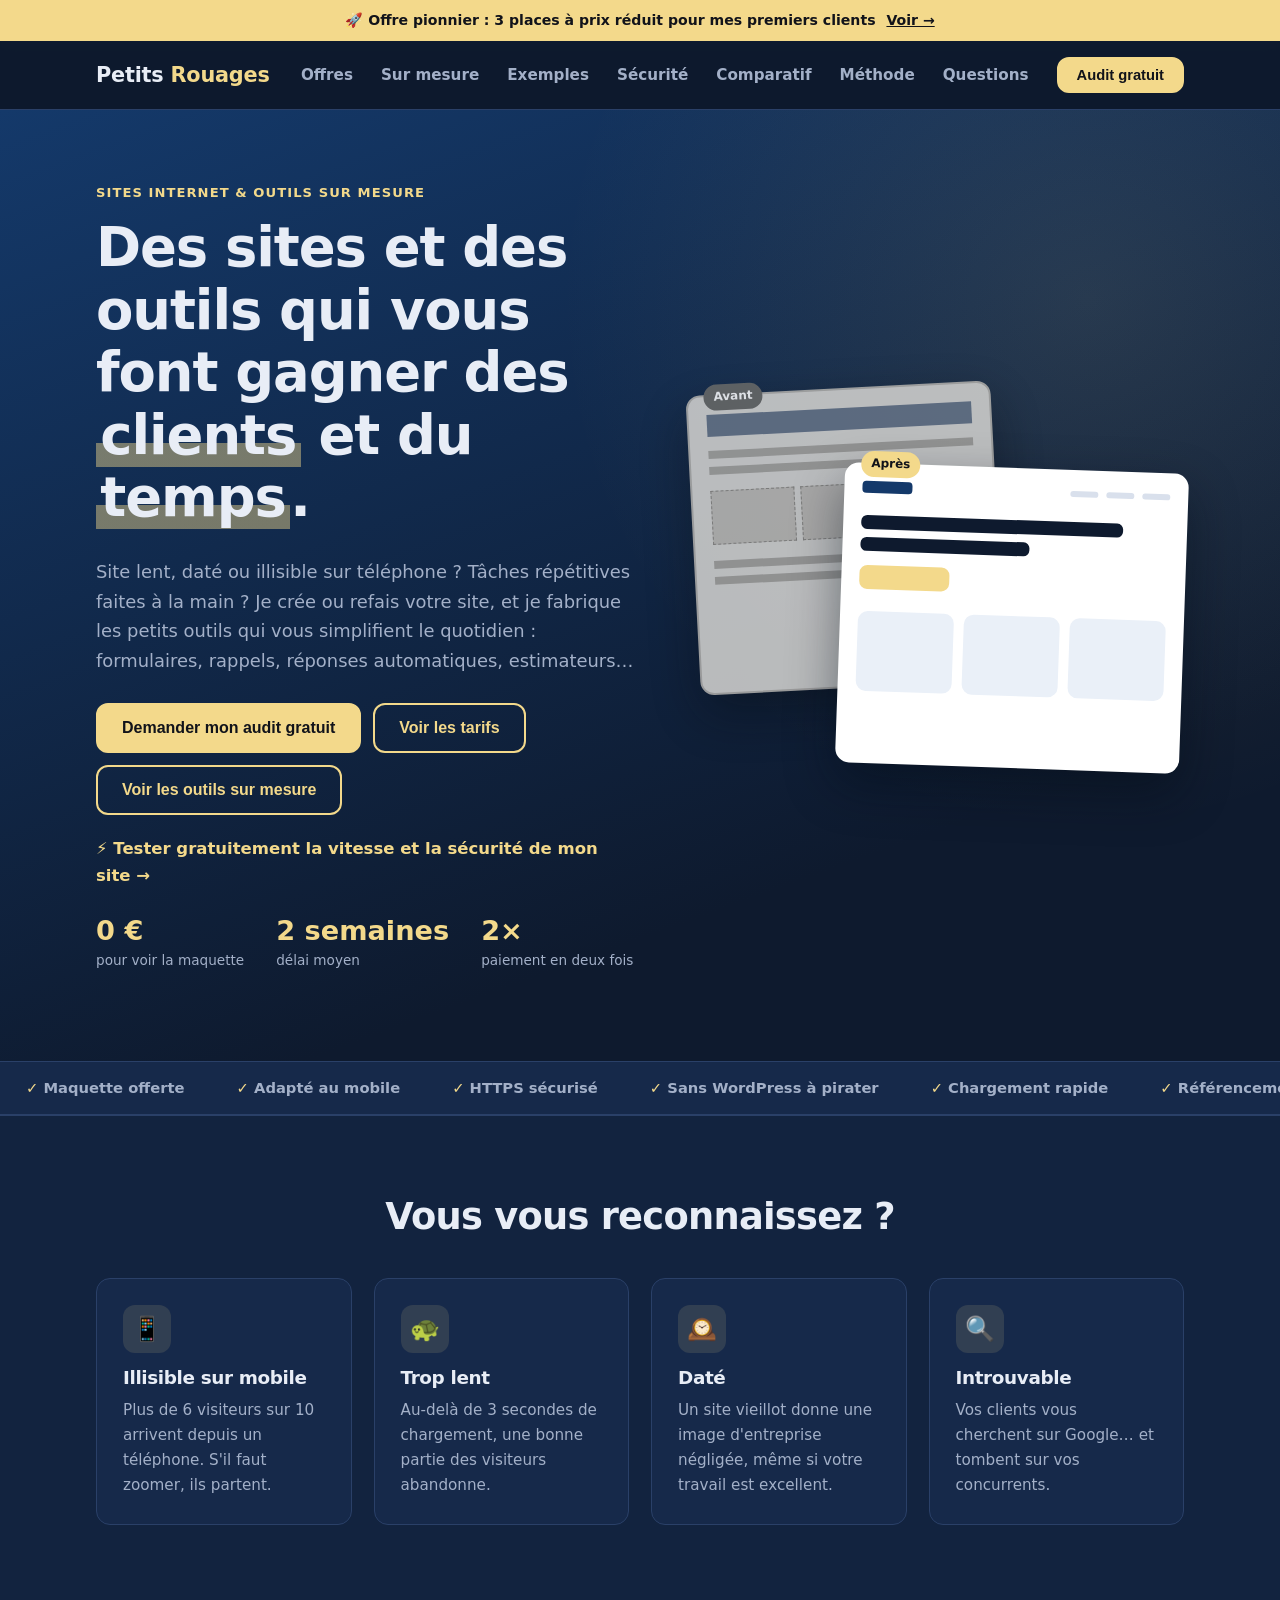
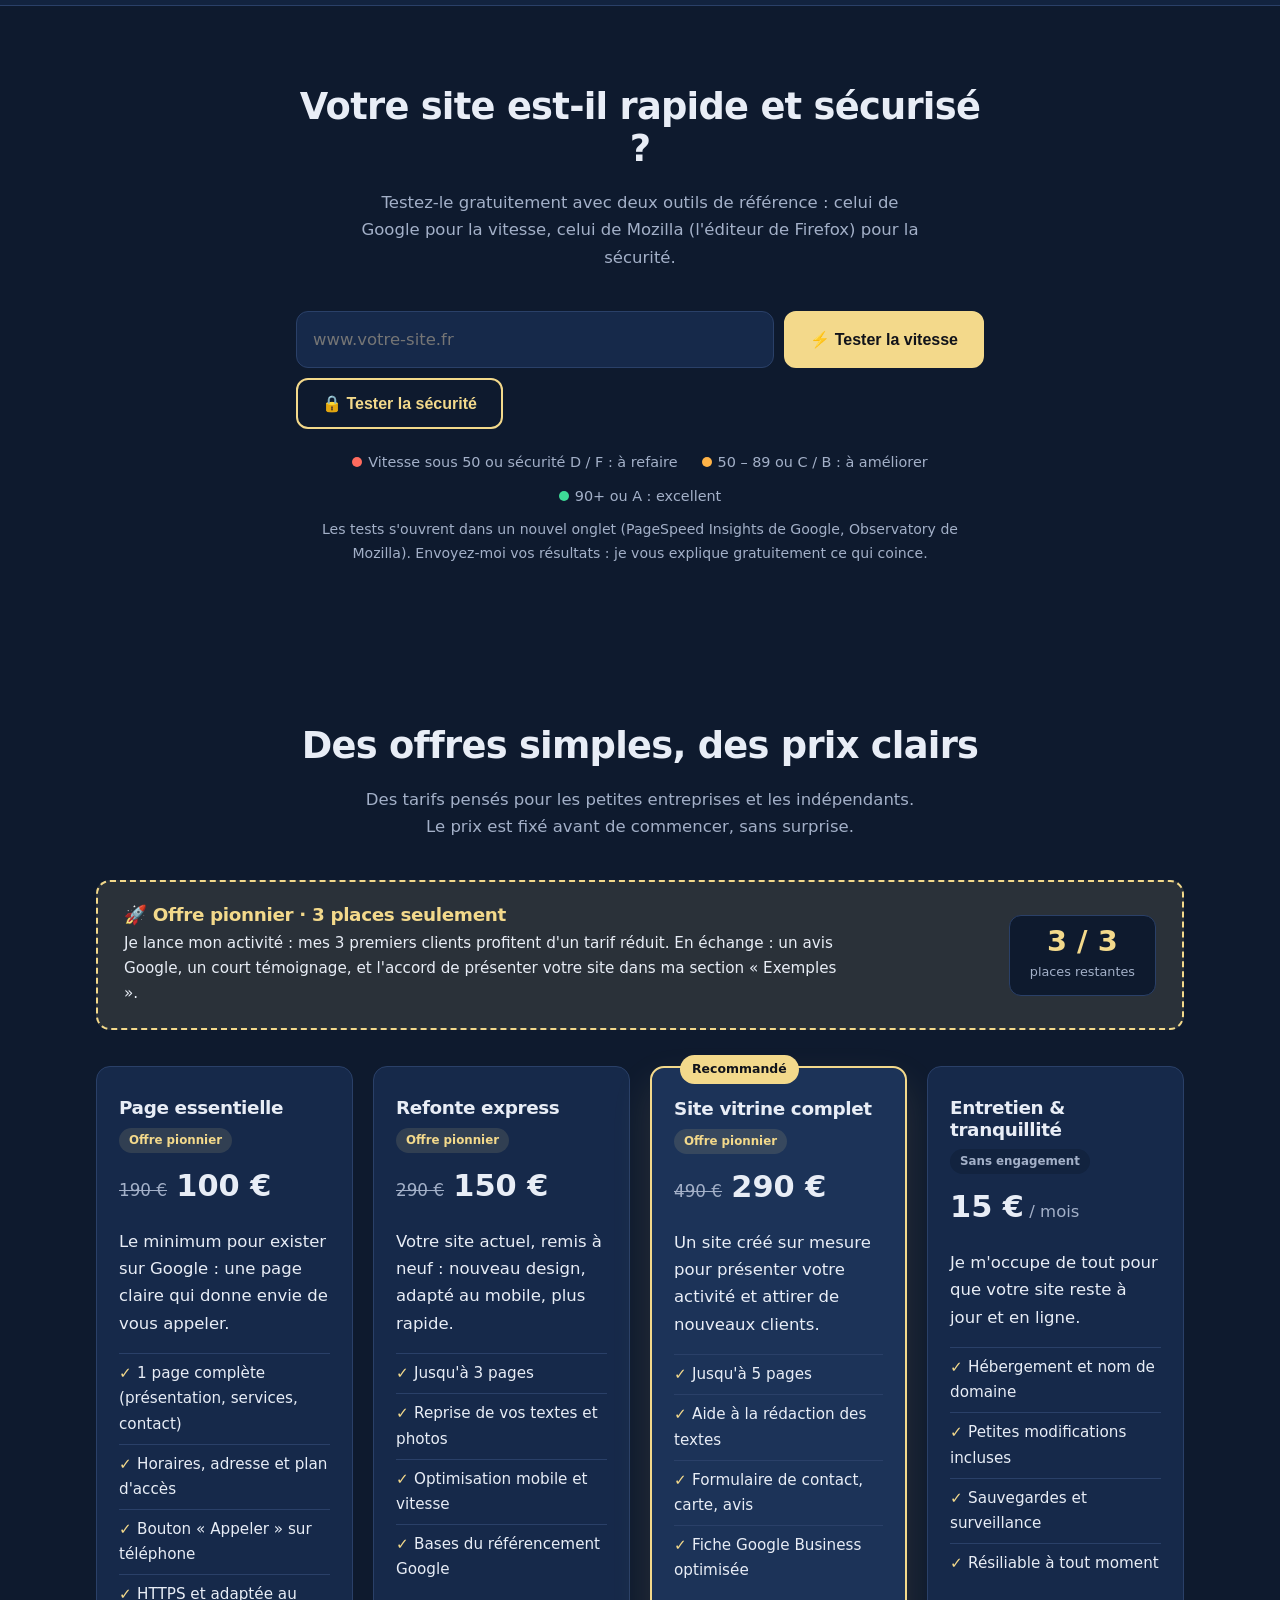
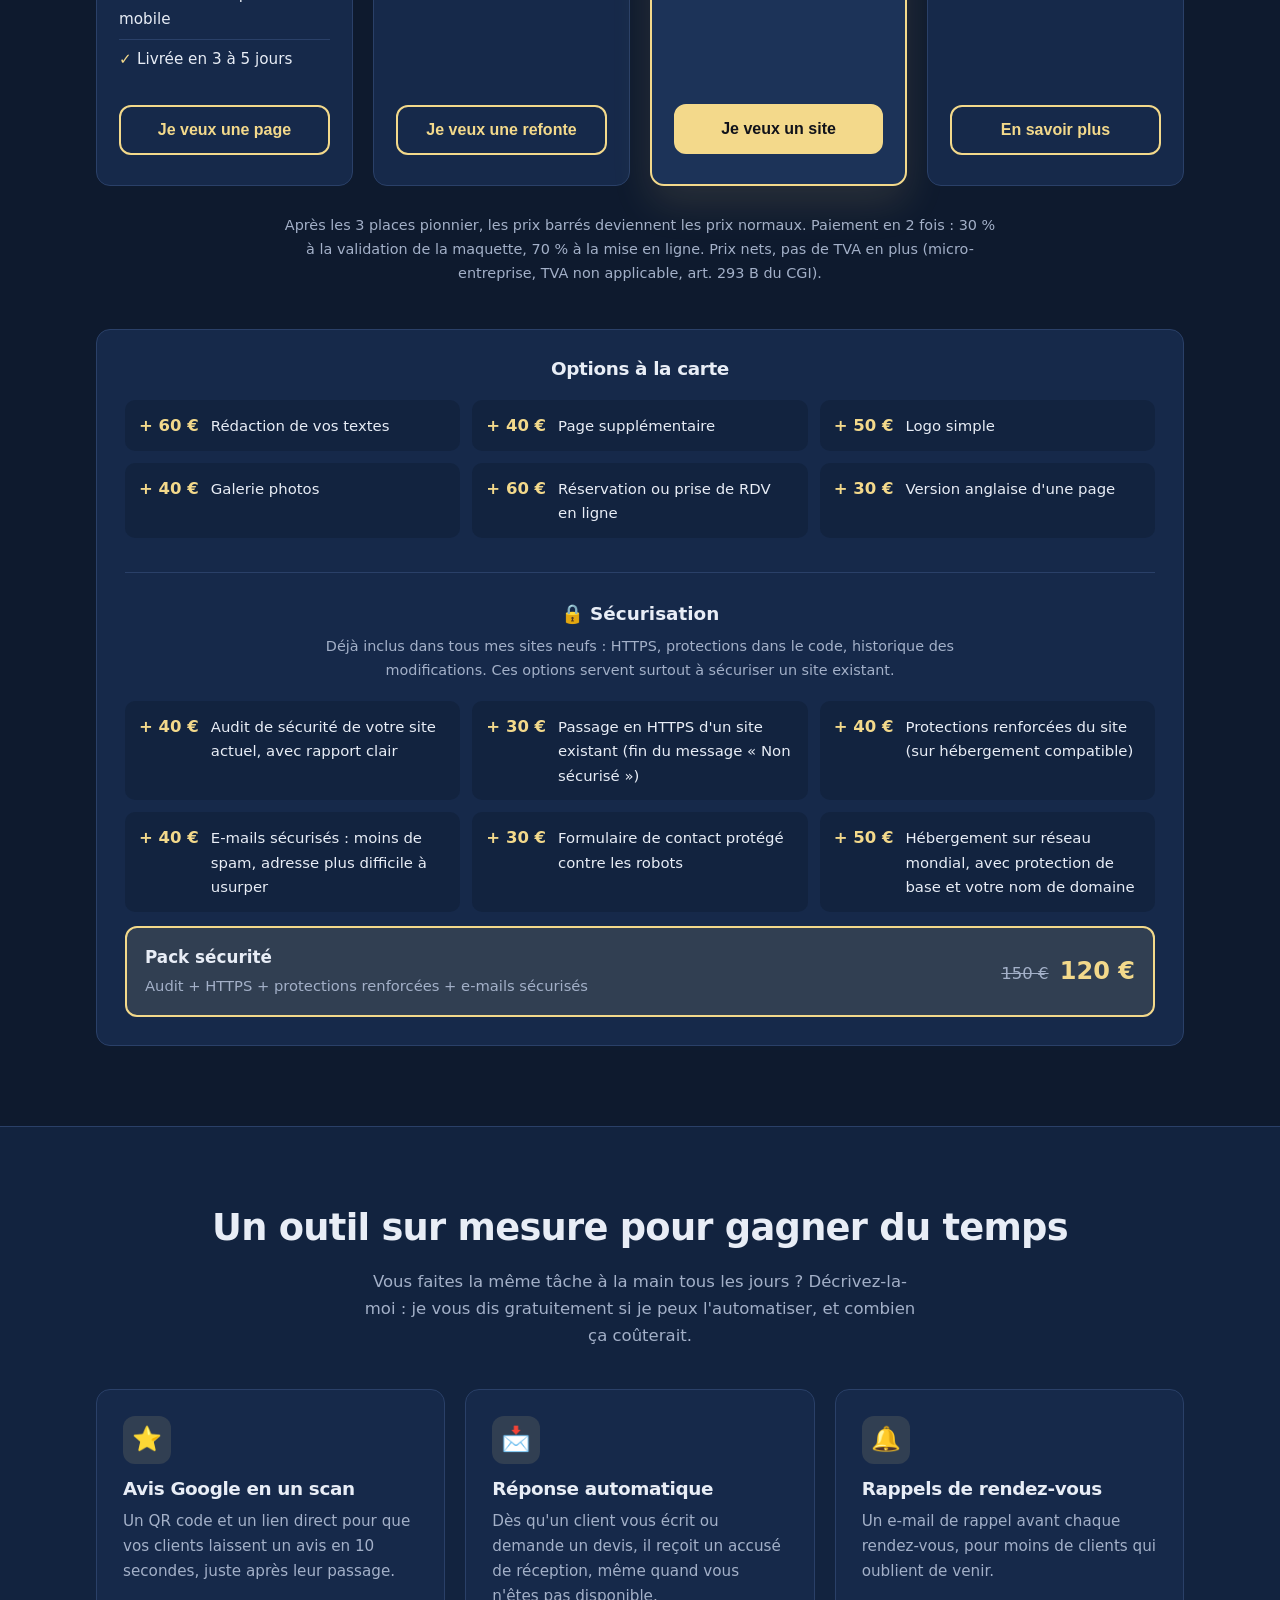
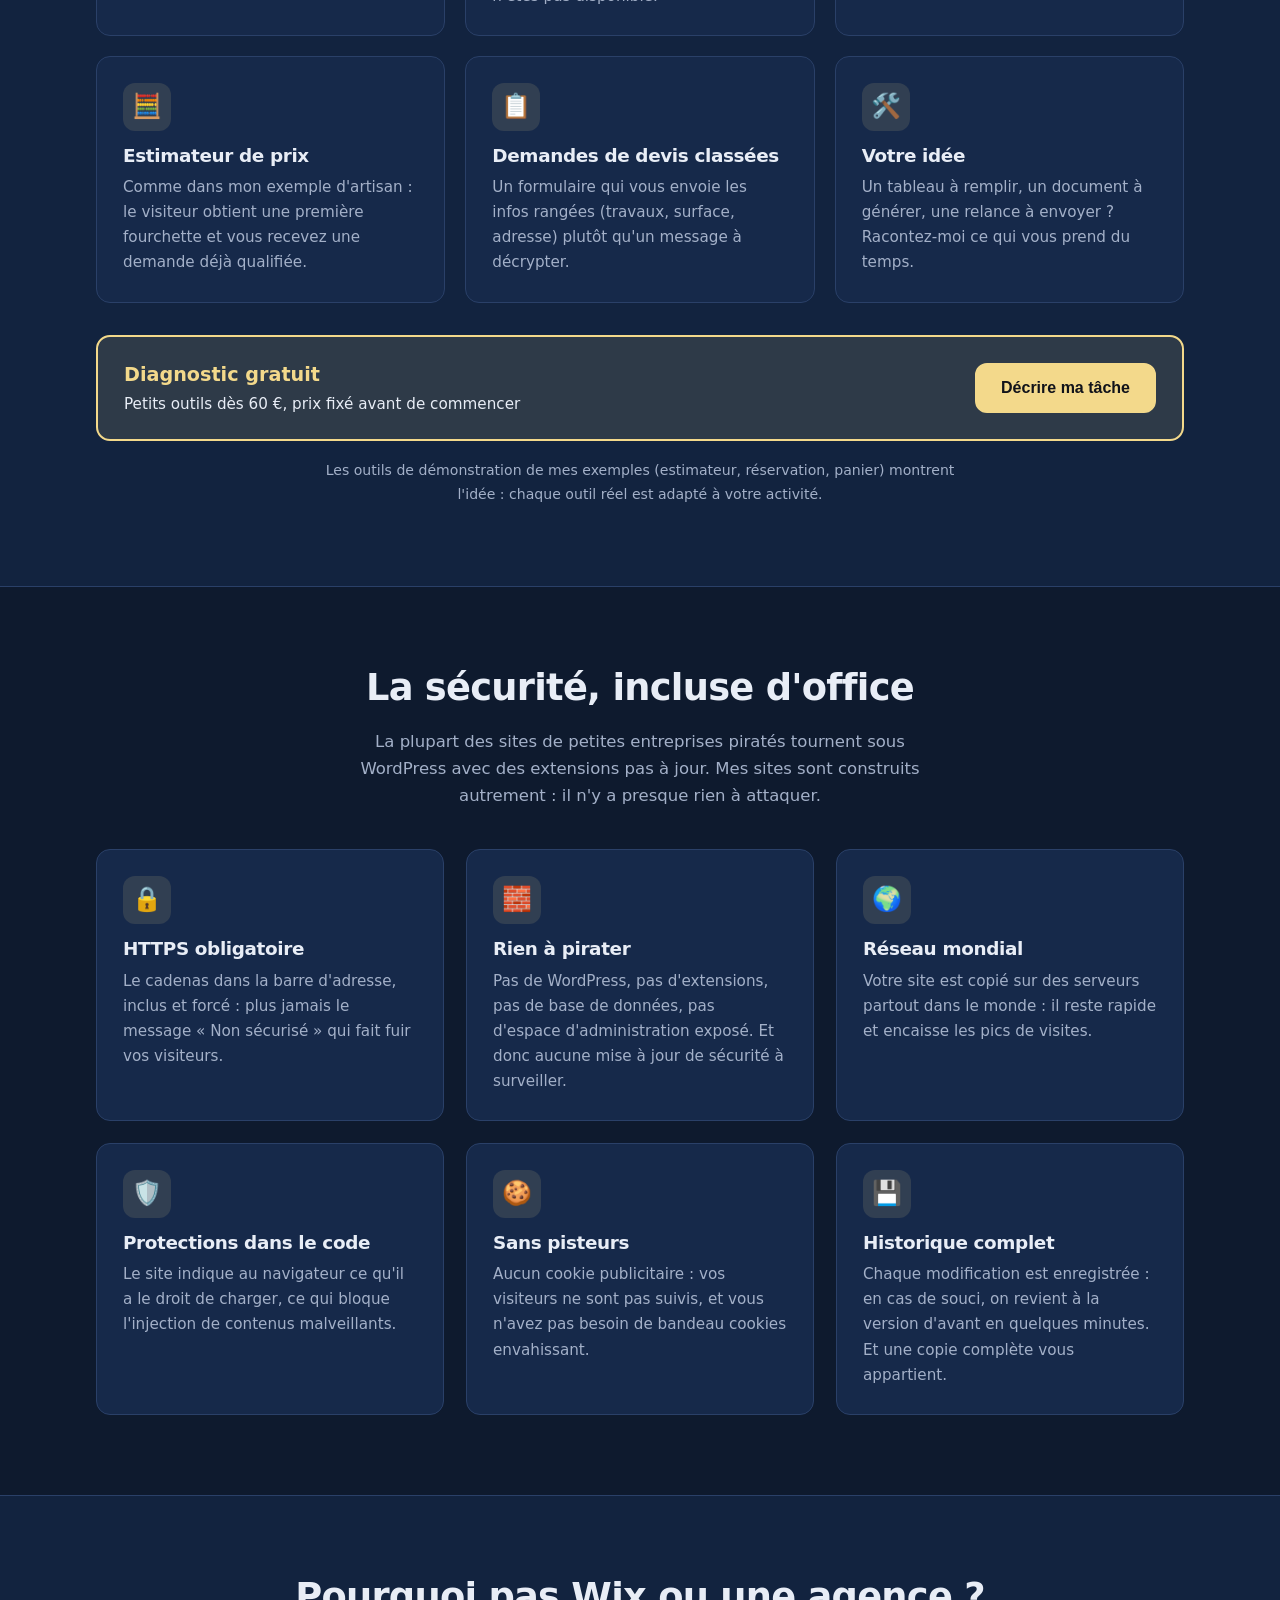
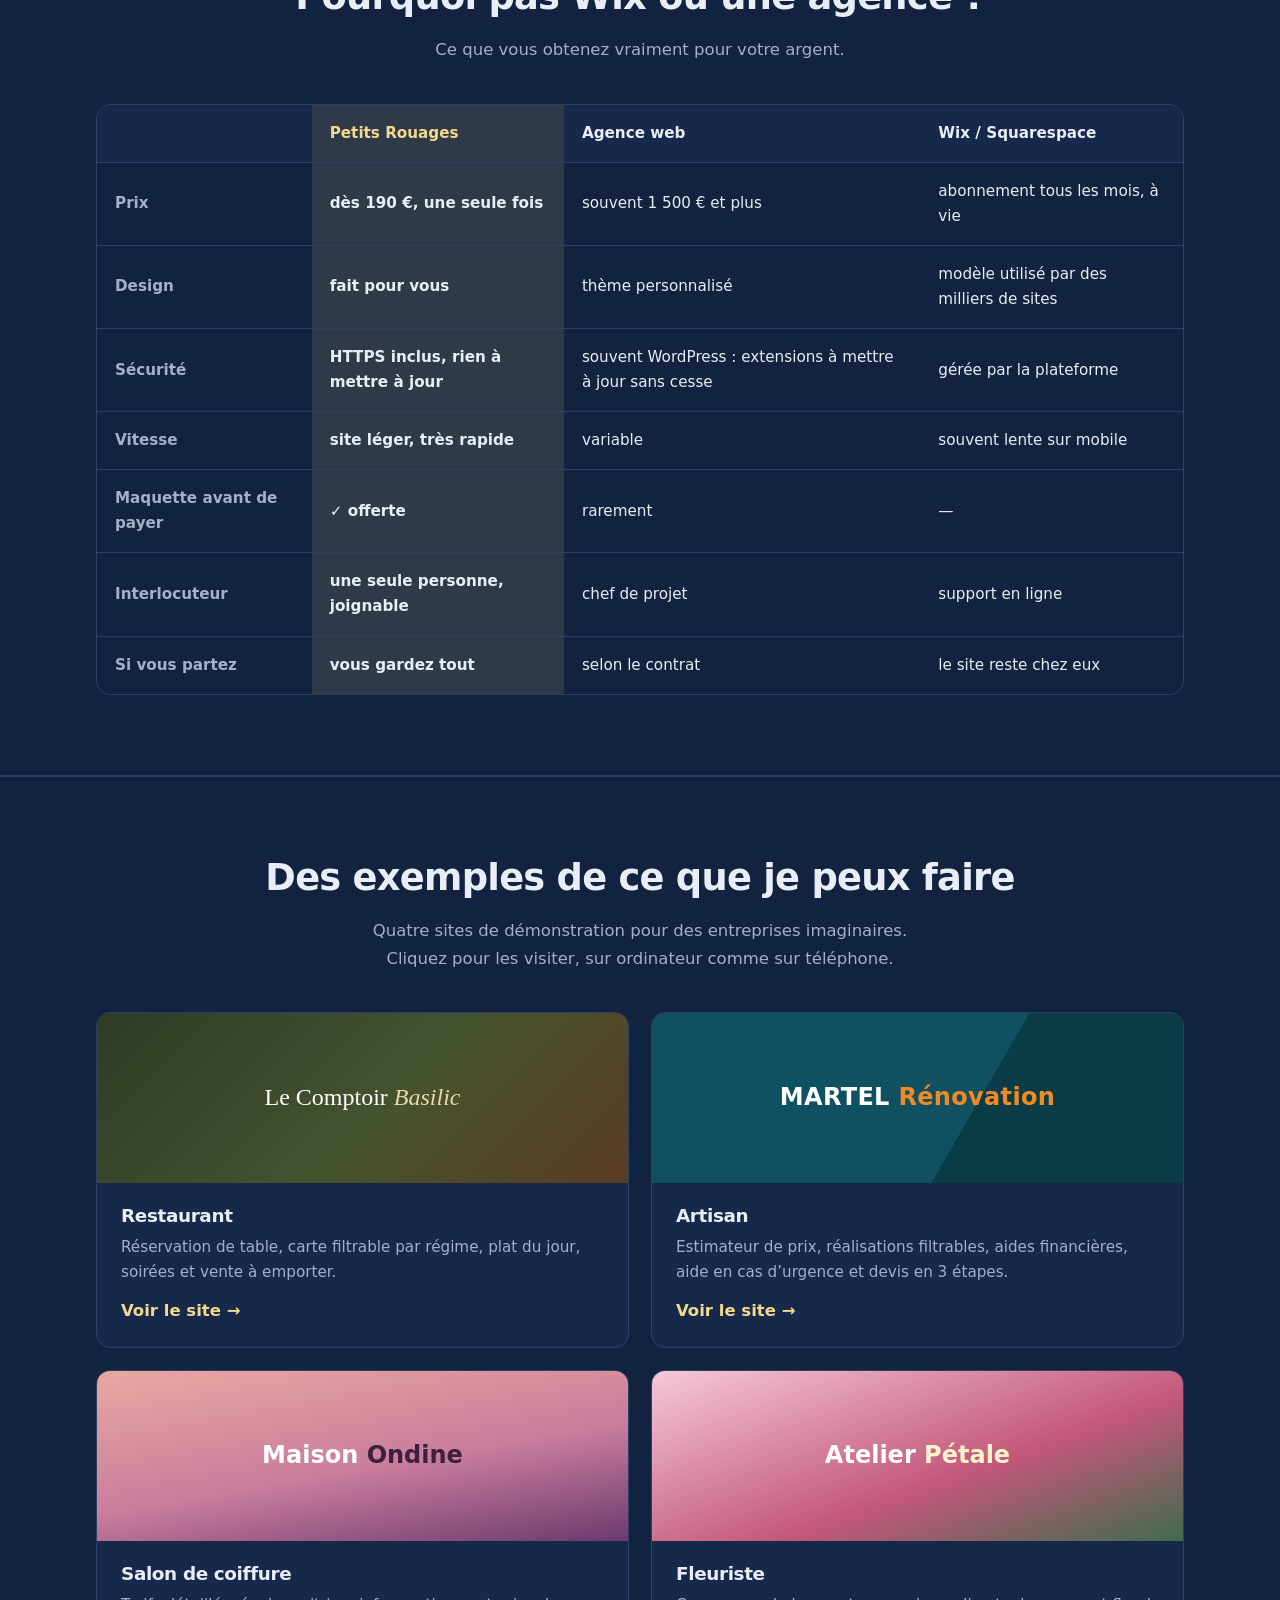
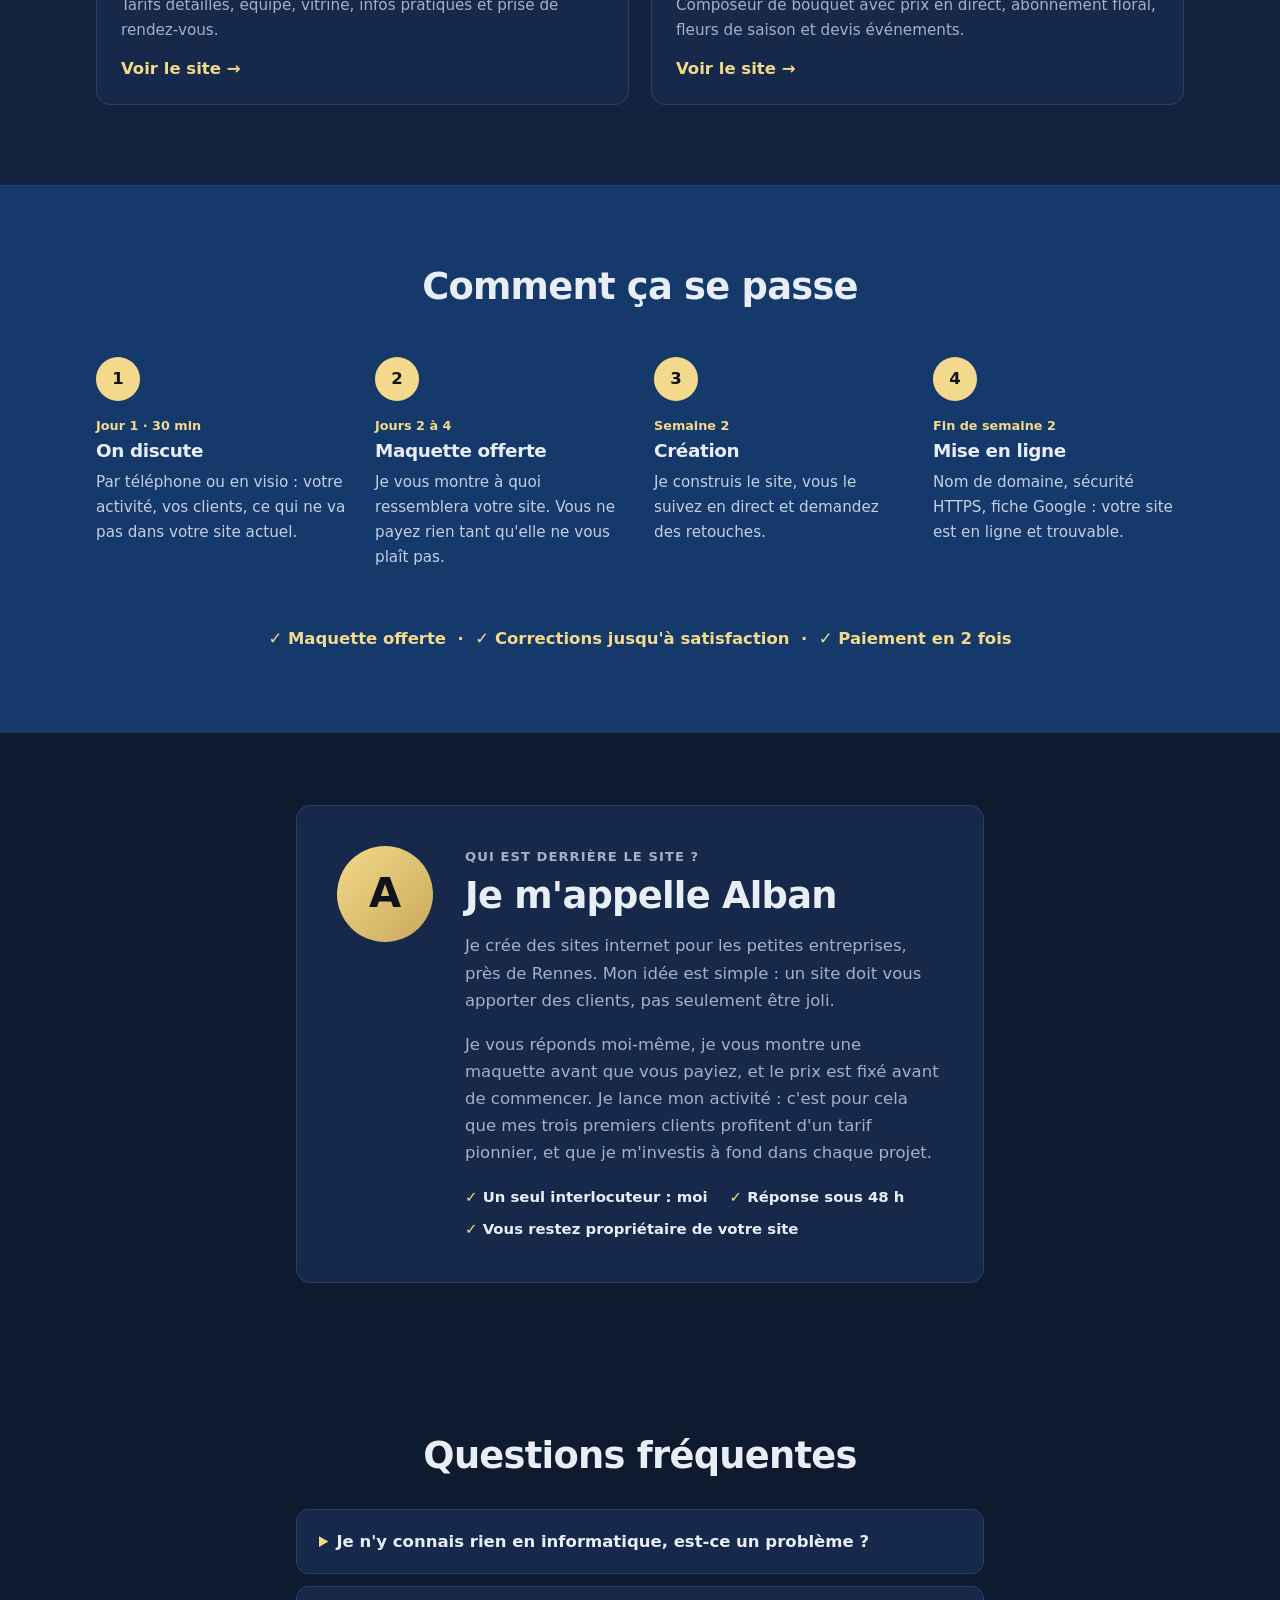
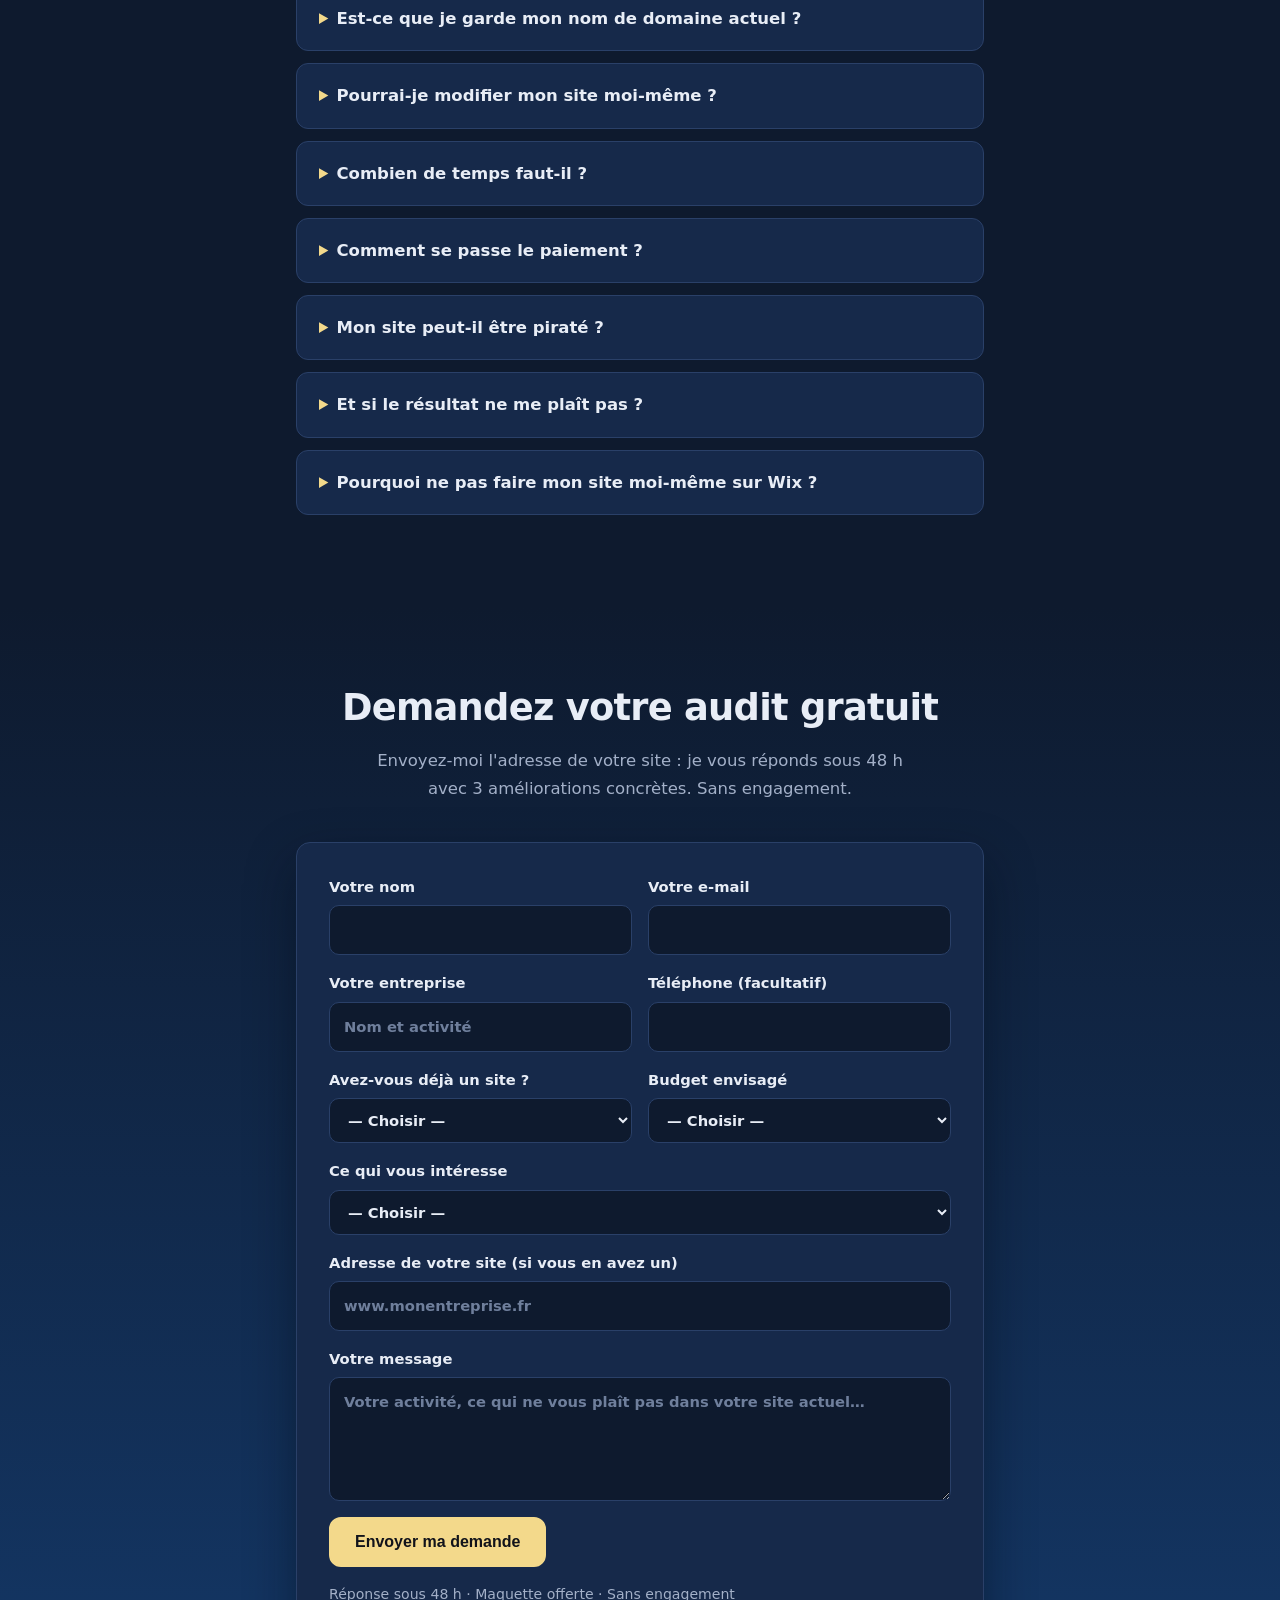
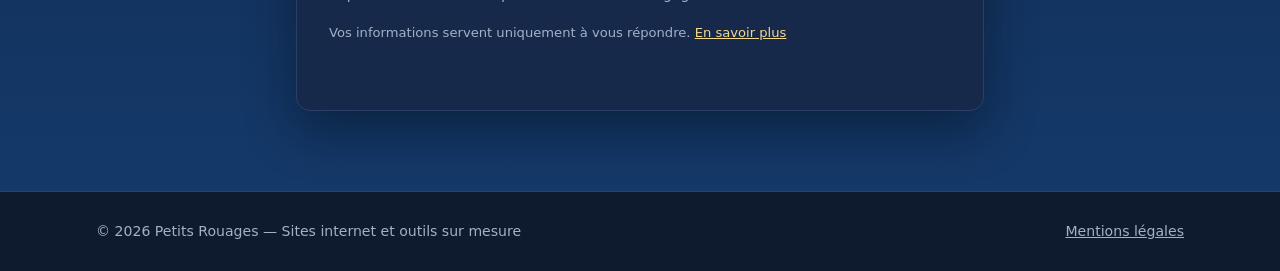
==== commit 0bd9c397: "Ajout de l'exemple fleuriste (composeur de bouquet, abonnement, saisons) Co-Authored-By: Claude Sonn" ====
--- a/index.html
+++ b/index.html
@@ -25,7 +25,7 @@
   <link rel="preconnect" href="https://fonts.googleapis.com">
   <link rel="preconnect" href="https://fonts.gstatic.com" crossorigin>
   <link href="https://fonts.googleapis.com/css2?family=Montserrat:wght@500;600;700;800&display=swap" rel="stylesheet">
-  <link rel="stylesheet" href="style.css?v=14">
+  <link rel="stylesheet" href="style.css?v=15">
 </head>
 <body>
   <a class="announce" href="#offres">🚀 Offre pionnier : 3 places à prix réduit pour mes premiers clients <b>Voir →</b></a>
@@ -294,8 +294,8 @@
     <section id="realisations" class="works">
       <div class="wrap">
         <h2>Des exemples de ce que je peux faire</h2>
-        <p class="section-lead">Trois sites de démonstration pour des entreprises imaginaires. Cliquez pour les visiter, sur ordinateur comme sur téléphone.</p>
-        <div class="grid-3">
+        <p class="section-lead">Quatre sites de démonstration pour des entreprises imaginaires. Cliquez pour les visiter, sur ordinateur comme sur téléphone.</p>
+        <div class="grid-3 grid-works">
           <a class="work" href="exemples/restaurant/">
             <div class="work-thumb thumb-resto"><span>Le Comptoir <em>Basilic</em></span></div>
             <div class="work-body"><h3>Restaurant</h3><p>Réservation de table, carte filtrable par régime, plat du jour, soirées et vente à emporter.</p><span class="work-link">Voir le site →</span></div>
@@ -307,6 +307,10 @@
           <a class="work" href="exemples/coiffeur/">
             <div class="work-thumb thumb-coiffeur"><span>Maison <b>Ondine</b></span></div>
             <div class="work-body"><h3>Salon de coiffure</h3><p>Tarifs détaillés, équipe, vitrine, infos pratiques et prise de rendez-vous.</p><span class="work-link">Voir le site →</span></div>
+          </a>
+          <a class="work" href="exemples/fleuriste/">
+            <div class="work-thumb thumb-fleuriste"><span>Atelier <b>Pétale</b></span></div>
+            <div class="work-body"><h3>Fleuriste</h3><p>Composeur de bouquet avec prix en direct, abonnement floral, fleurs de saison et devis événements.</p><span class="work-link">Voir le site →</span></div>
           </a>
         </div>
       </div>
--- a/style.css
+++ b/style.css
@@ -292,3 +292,7 @@
 .aboutme-list li { font-weight: 600; font-size: .93rem; }
 .aboutme-list li::before { content: "✓ "; color: var(--accent); font-weight: 800; }
 @media (max-width: 680px) { .aboutme { padding: 48px 0; } .aboutme-card { grid-template-columns: 1fr; padding: 26px 20px; gap: 18px; } .aboutme-avatar { width: 72px; height: 72px; font-size: 2rem; } }
+
+.thumb-fleuriste { background: linear-gradient(160deg, #f6c9d6, #c2577a 60%, #3f6b4e); color: #fff; font-weight: 800; }
+.thumb-fleuriste b { color: #fff3c9; }
+@media (min-width: 901px) { .grid-works { grid-template-columns: repeat(2, 1fr); } }
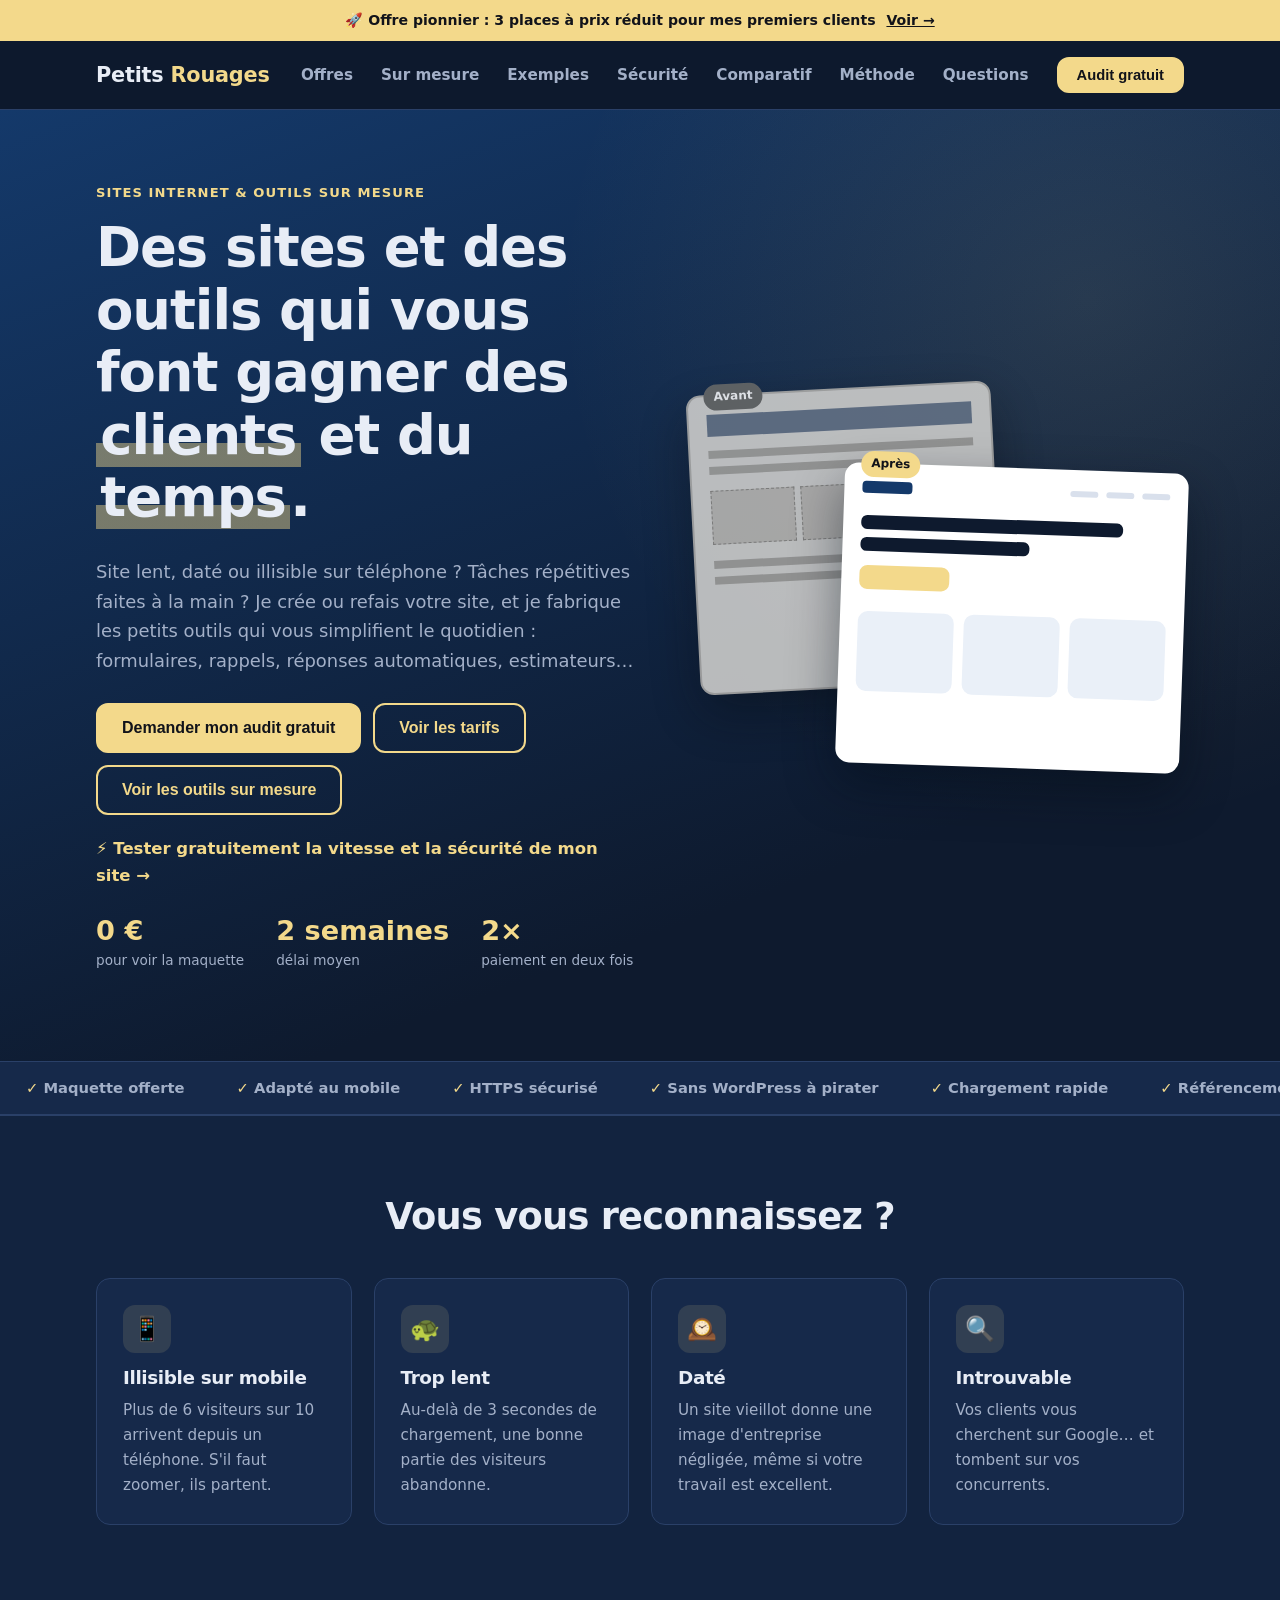
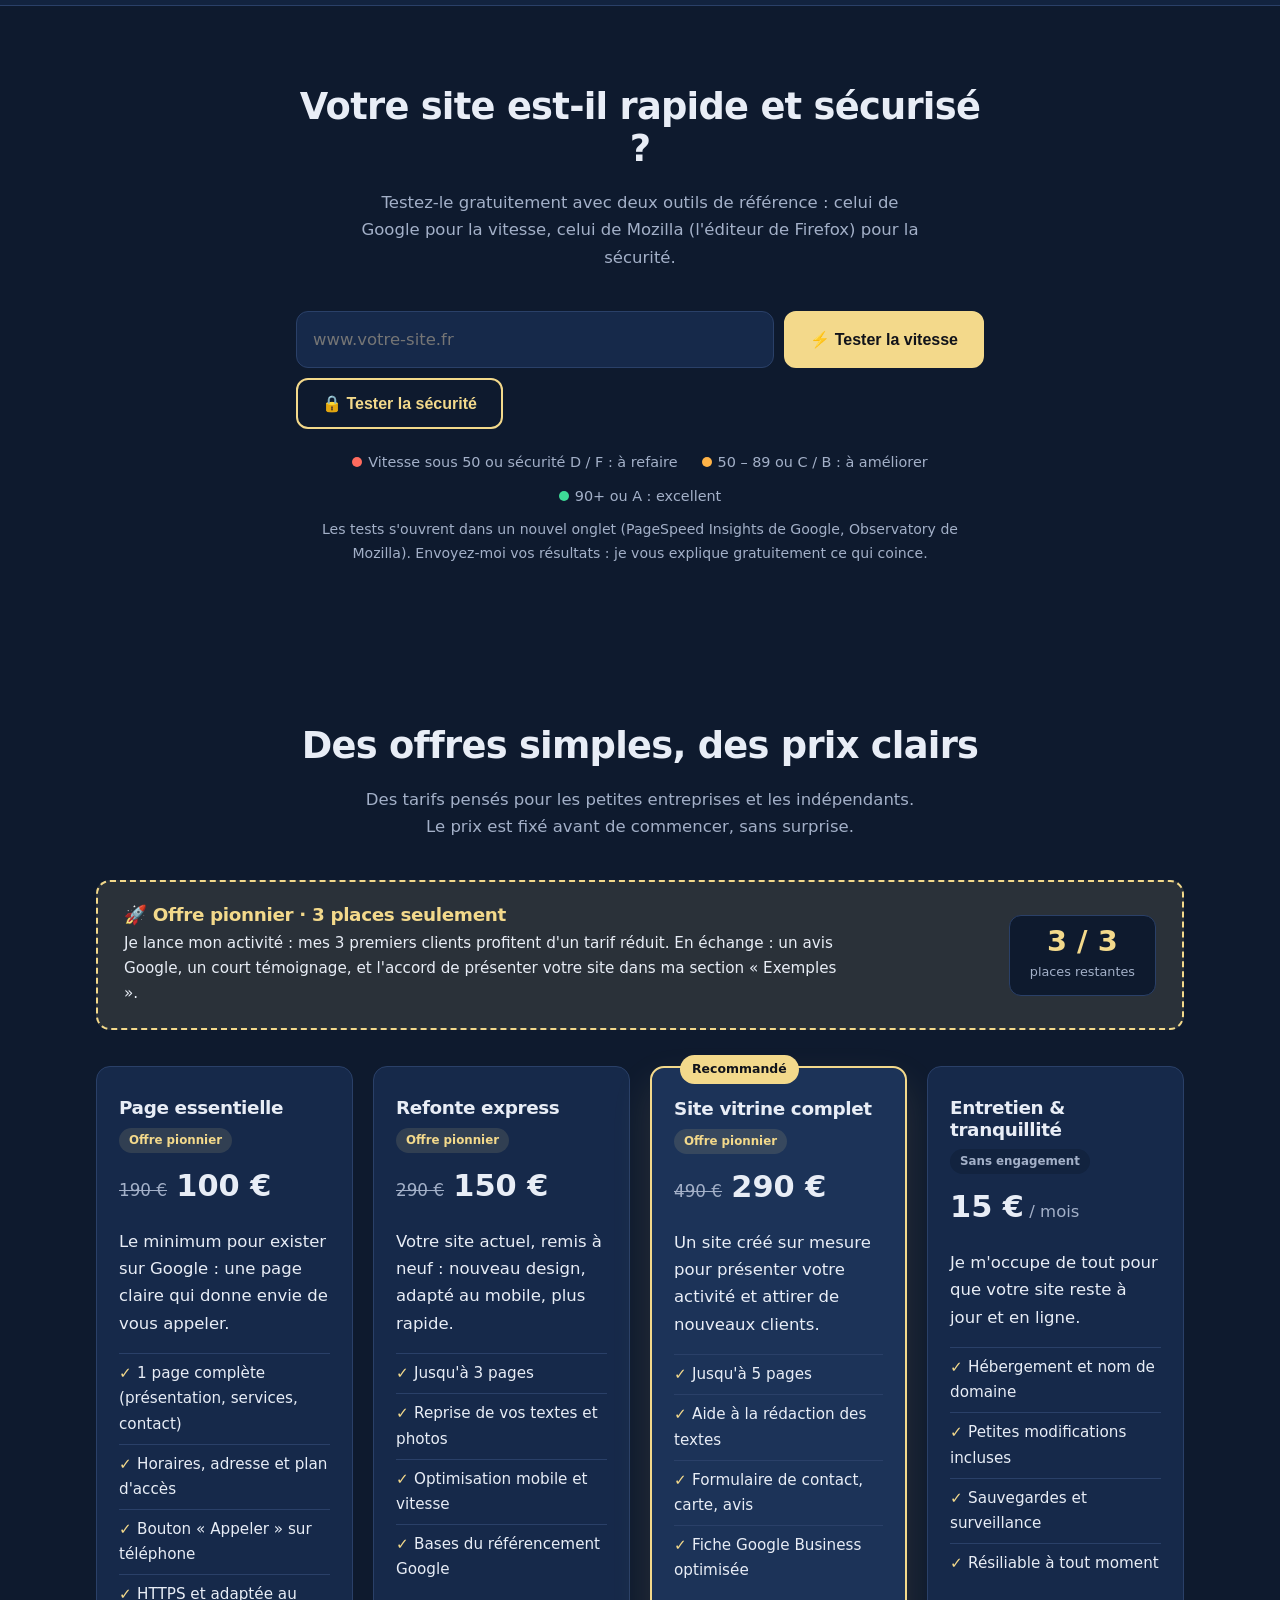
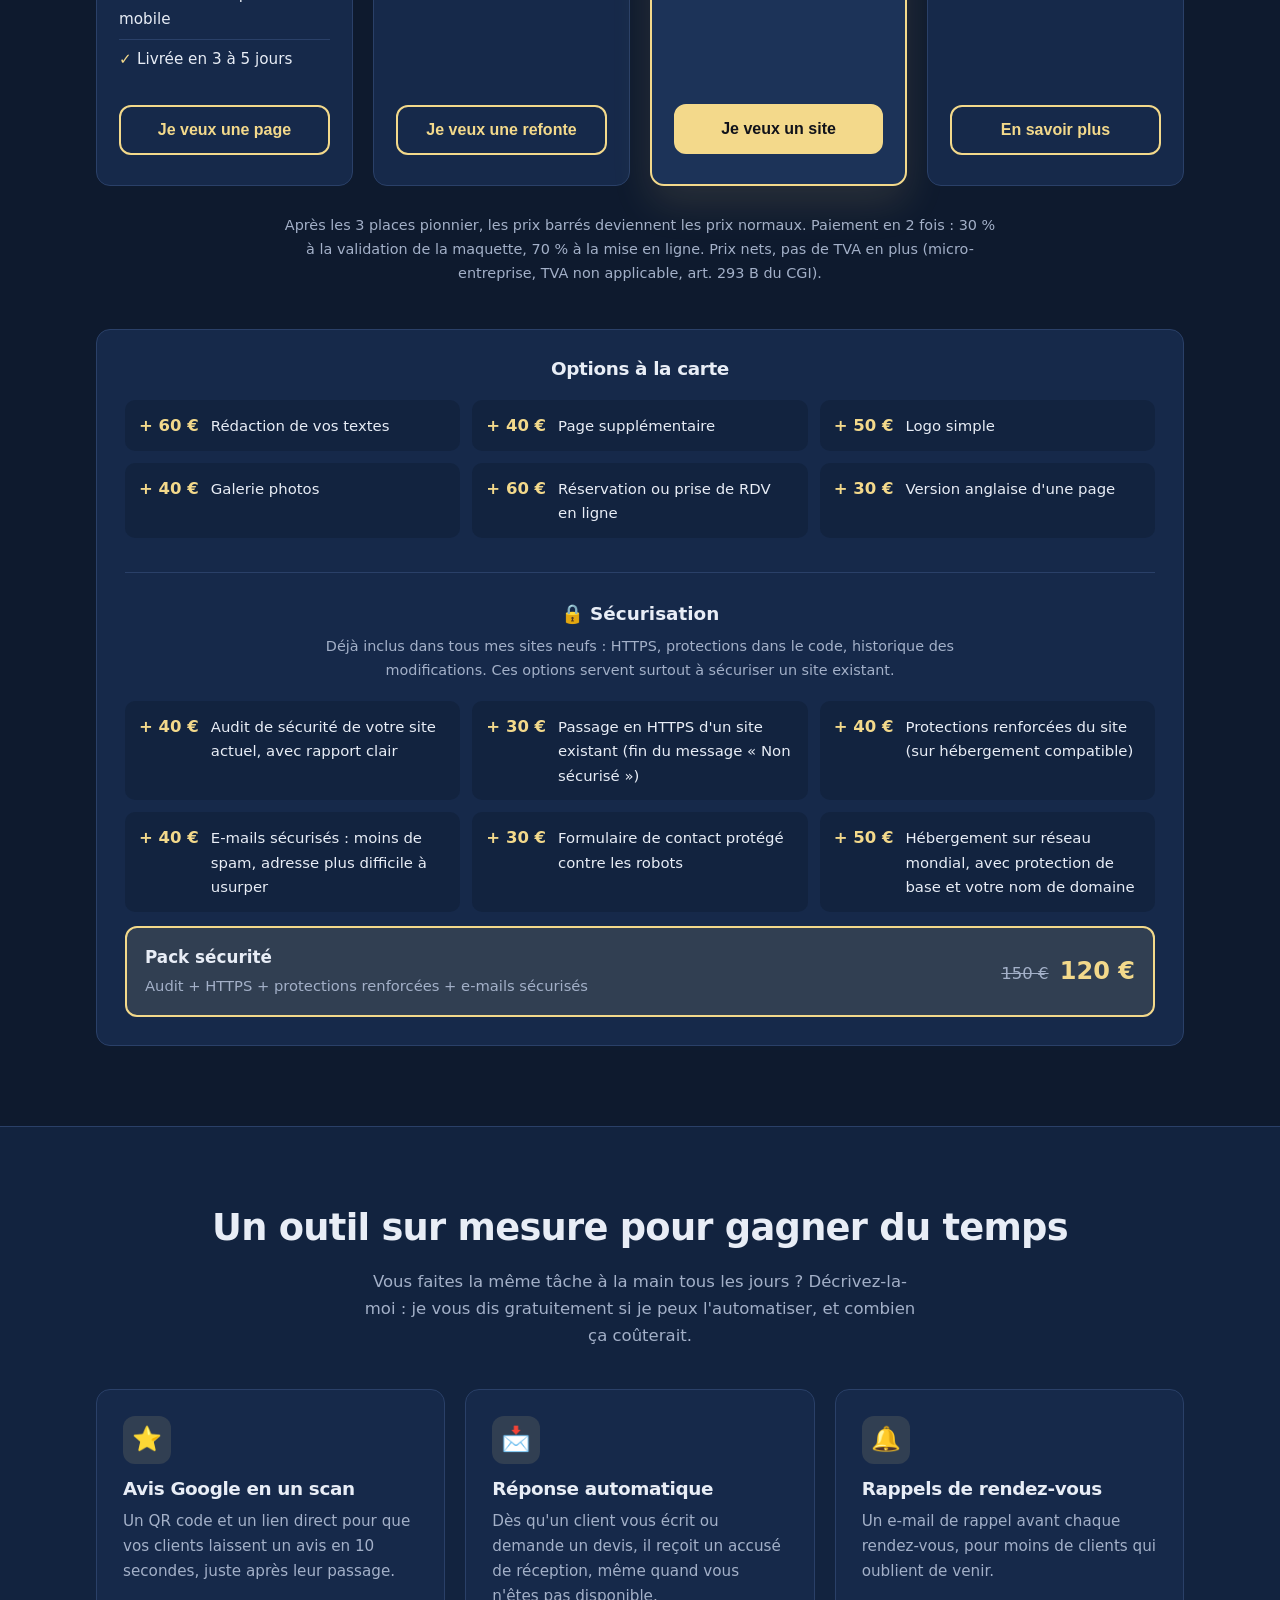
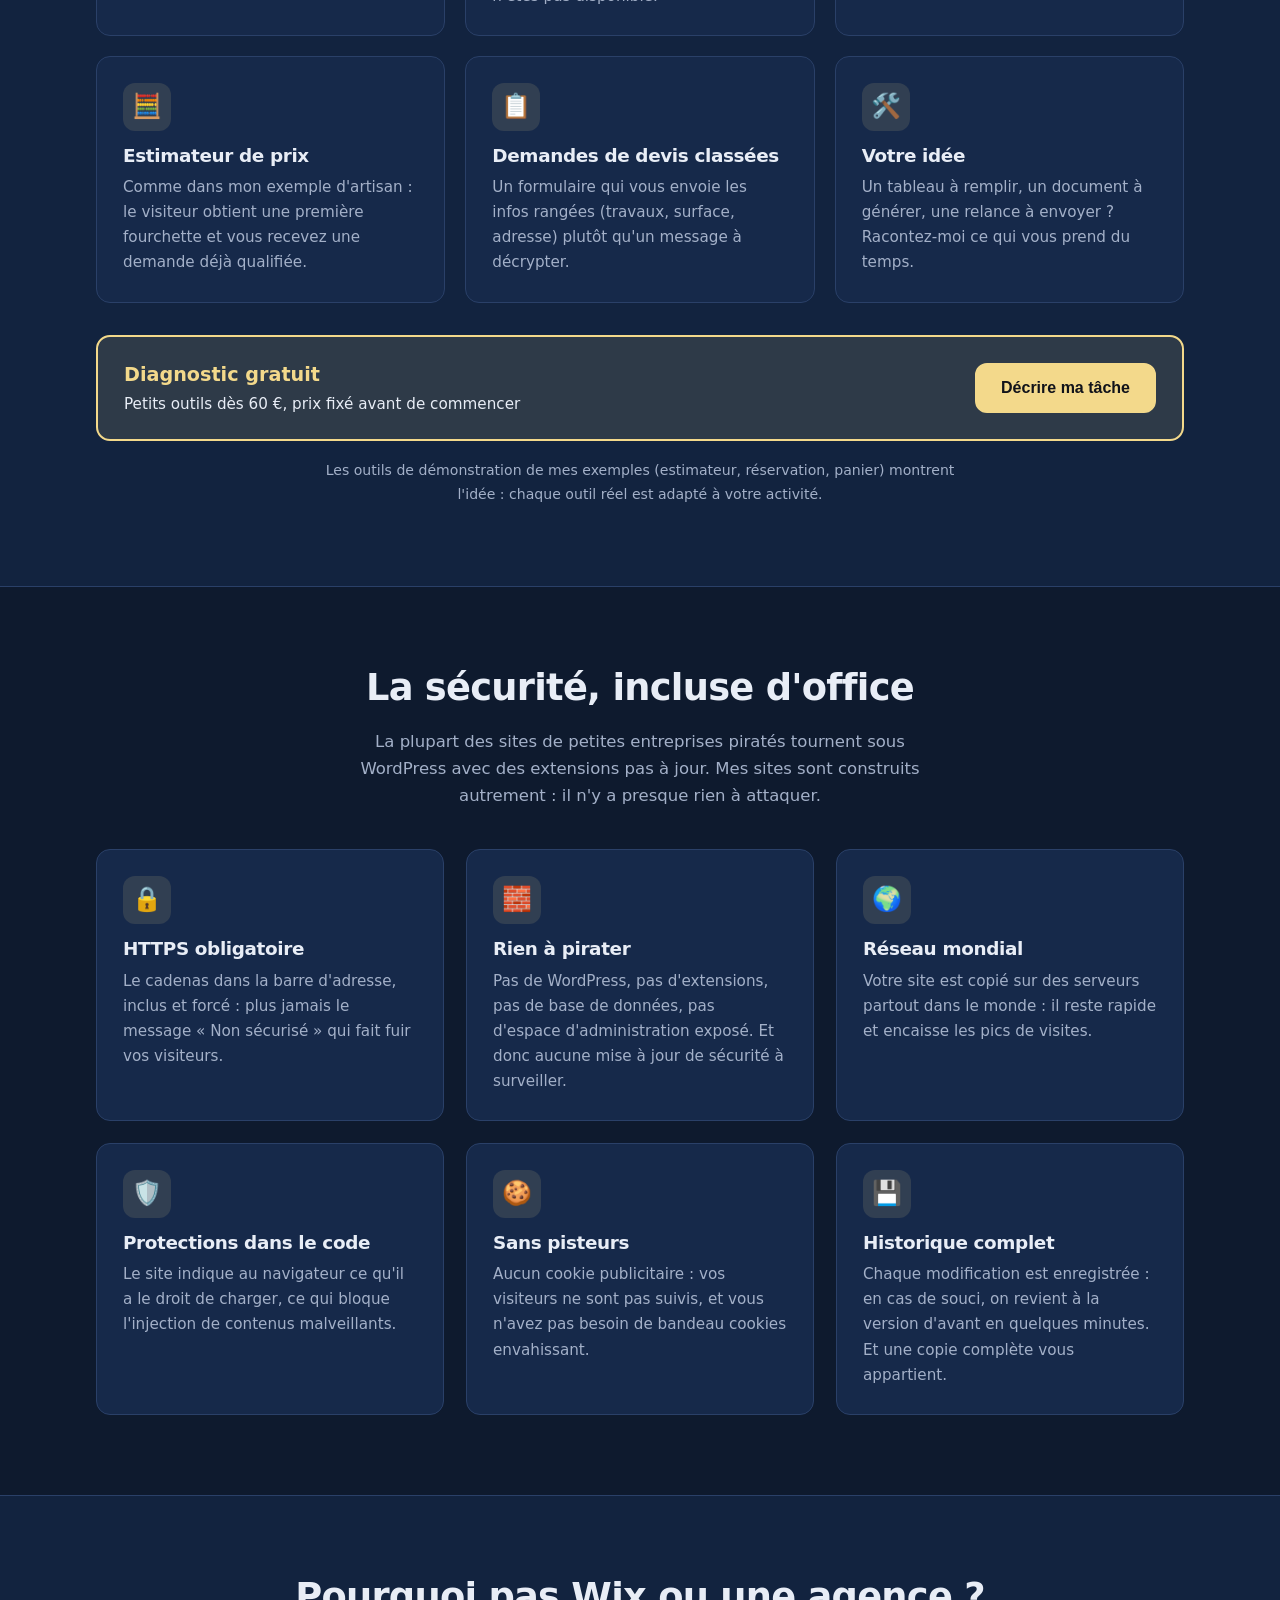
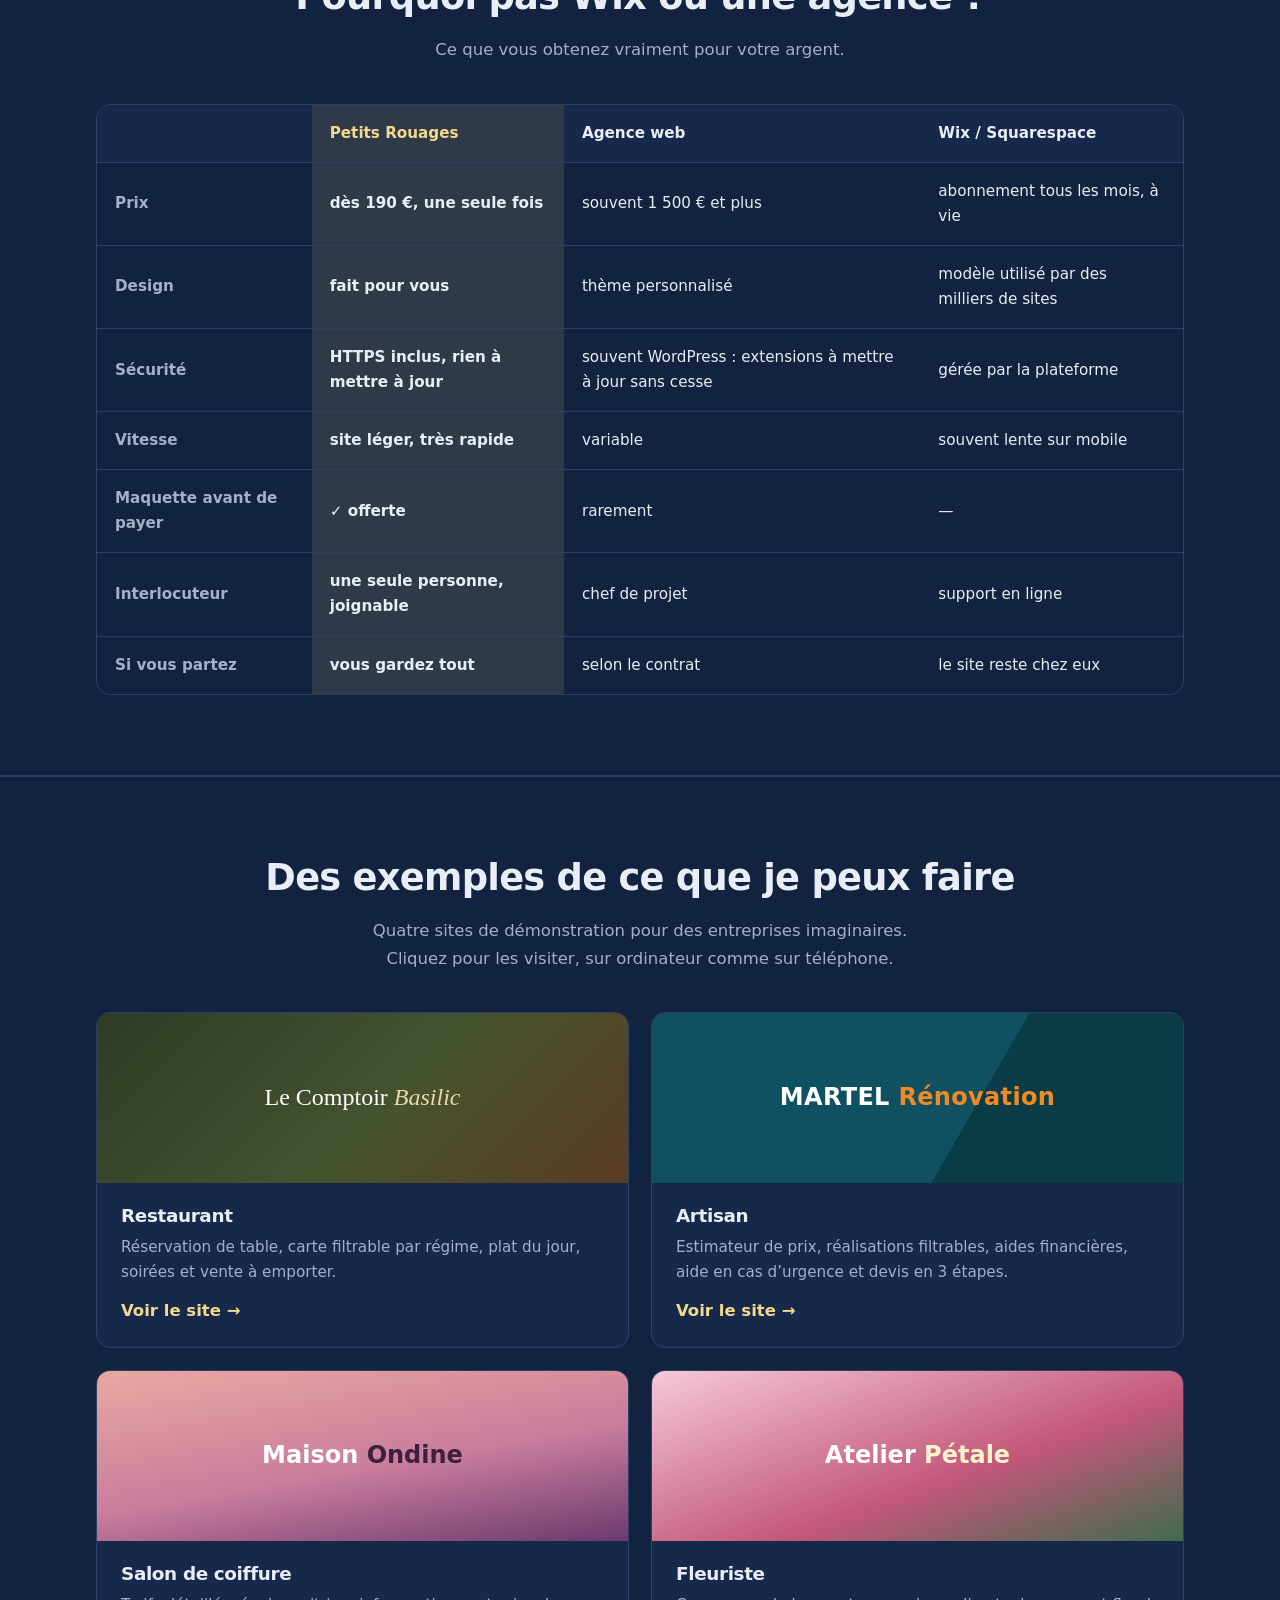
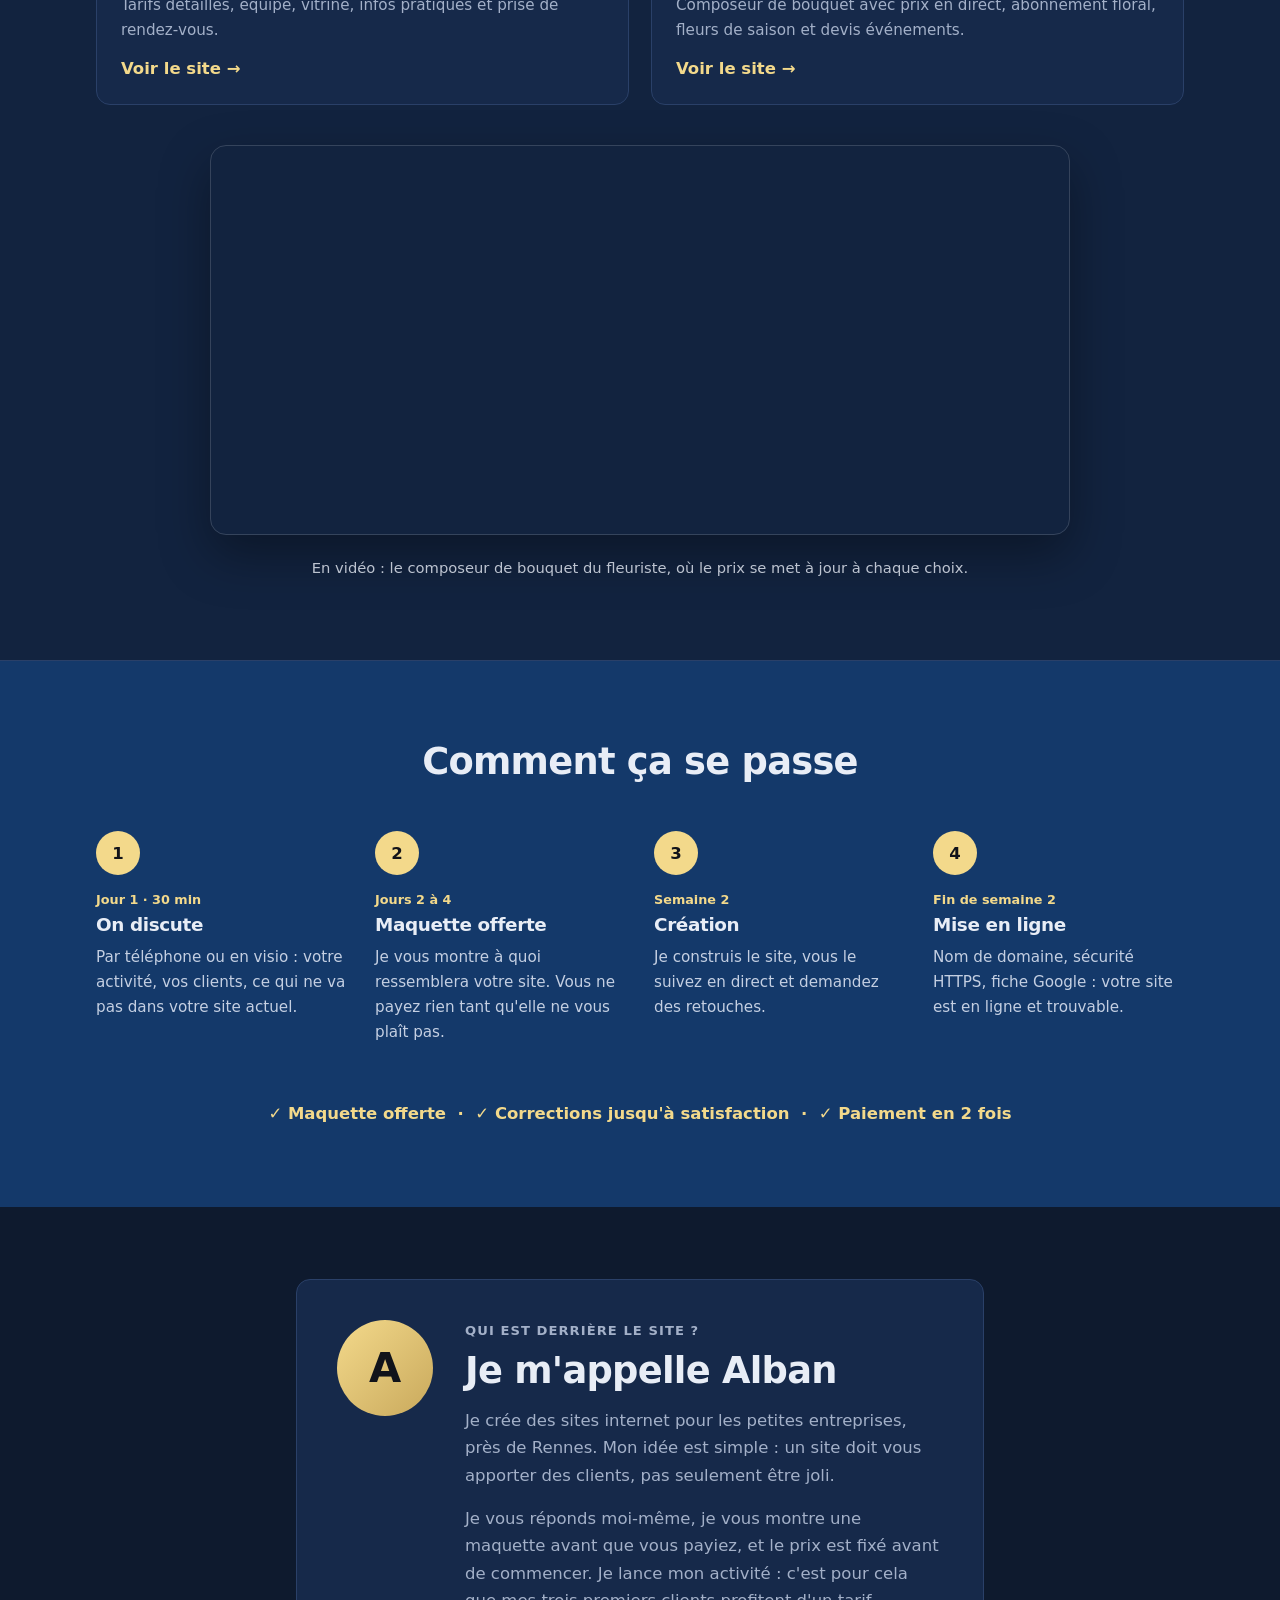
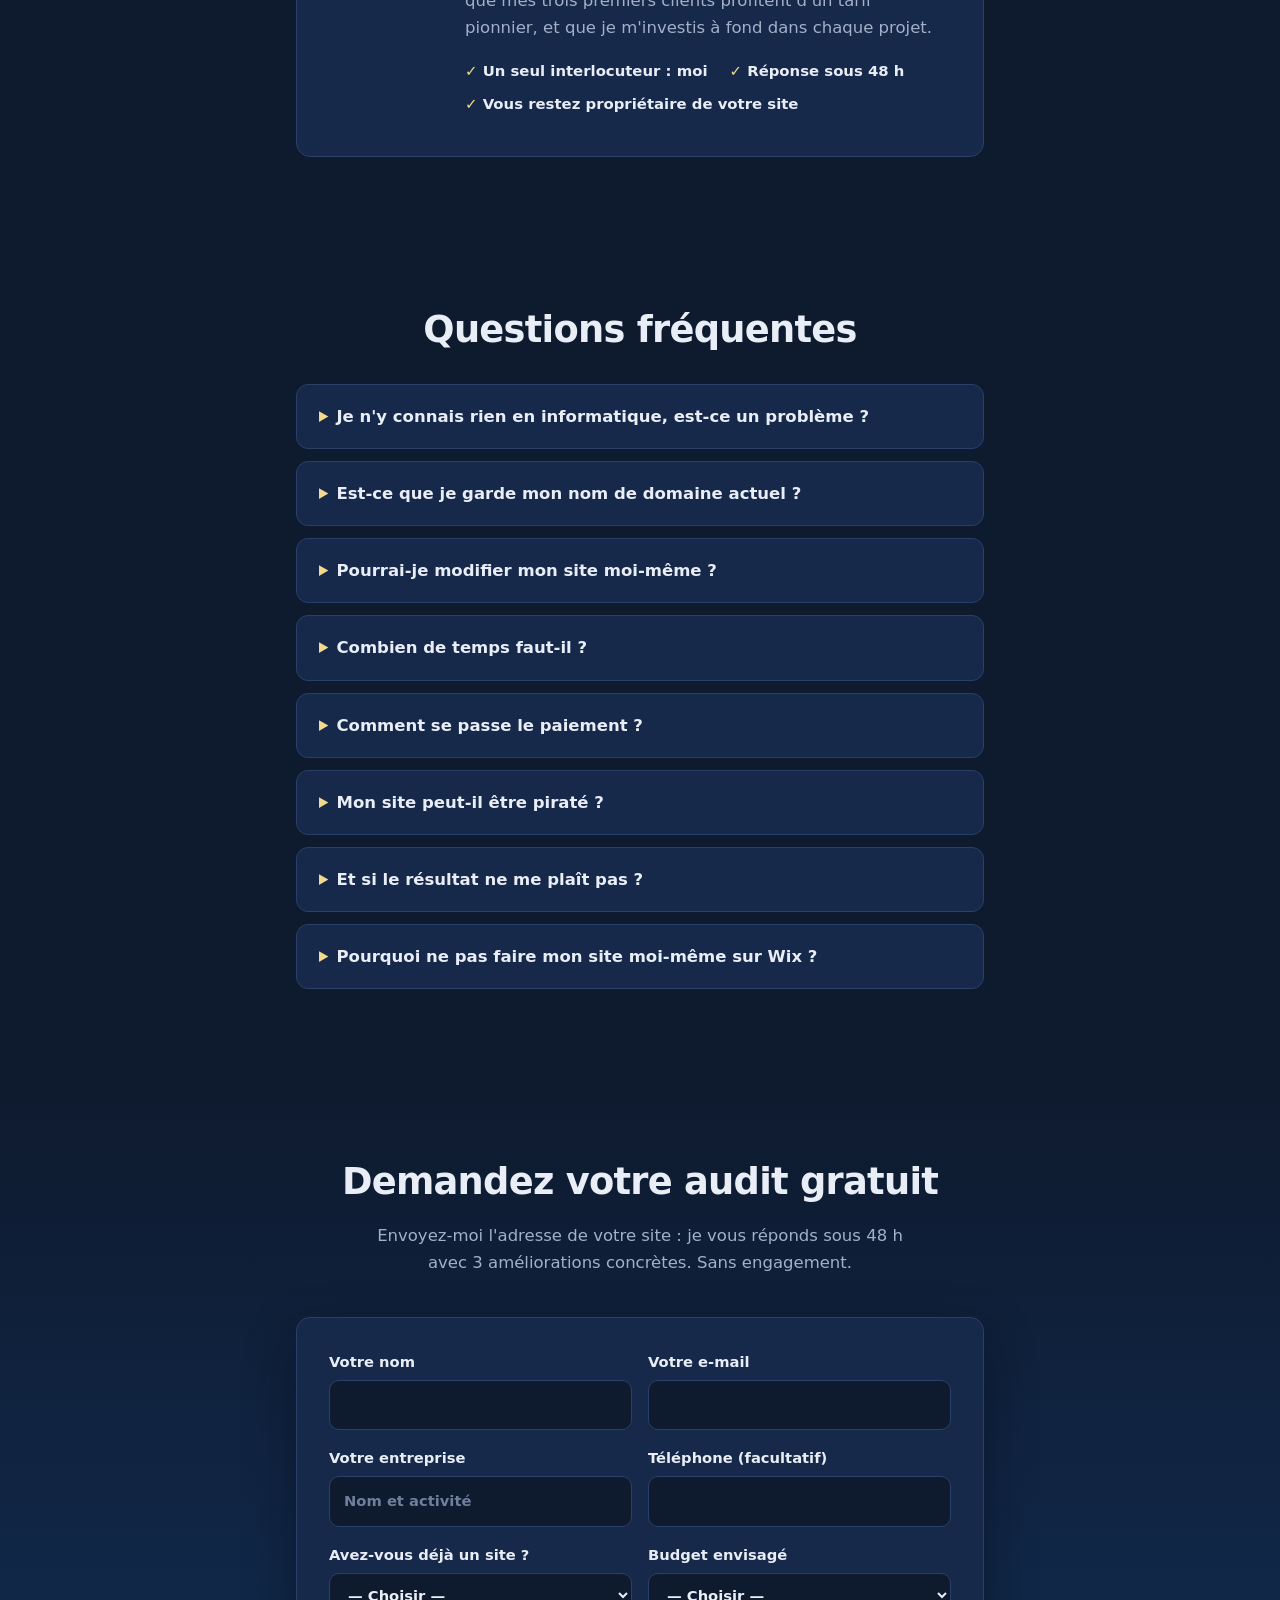
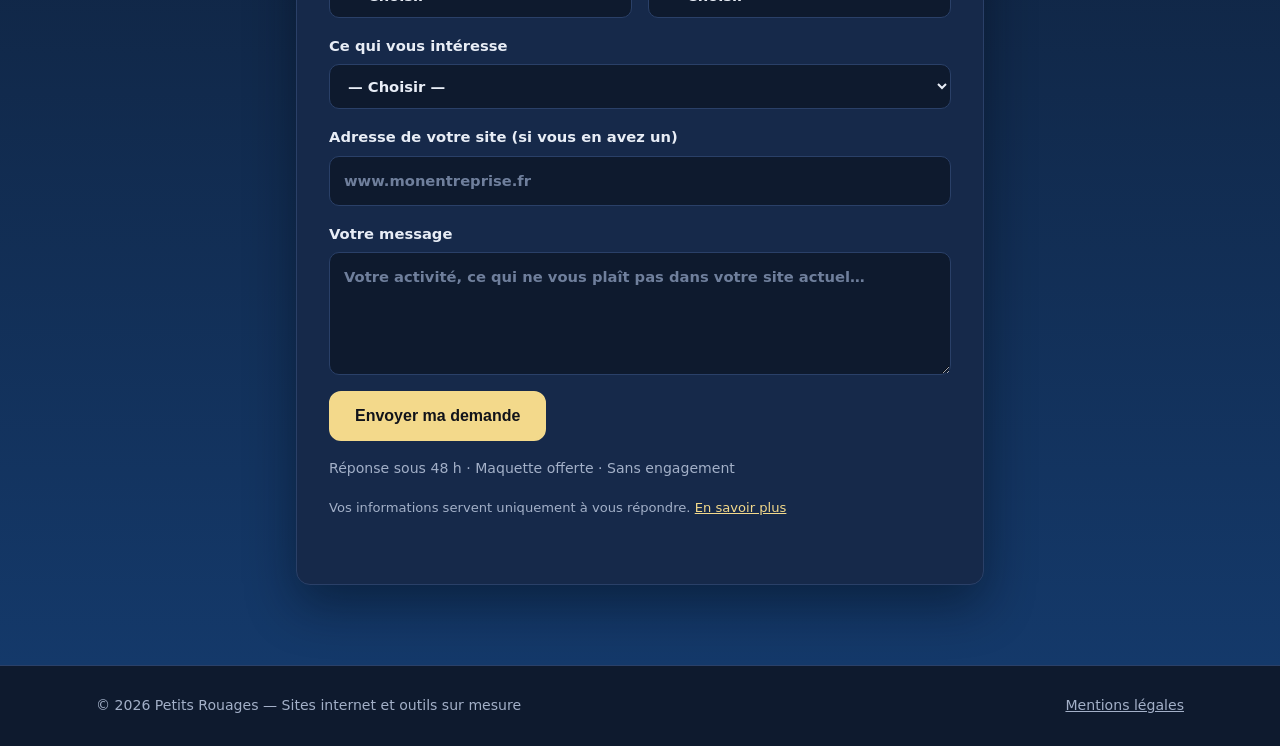
==== commit b110896b: "Ajout de la demonstration animee du composeur de bouquet Co-Authored-By: Claude Sonnet 5.5 <noreply@" ====
--- a/index.html
+++ b/index.html
@@ -25,7 +25,7 @@
   <link rel="preconnect" href="https://fonts.googleapis.com">
   <link rel="preconnect" href="https://fonts.gstatic.com" crossorigin>
   <link href="https://fonts.googleapis.com/css2?family=Montserrat:wght@500;600;700;800&display=swap" rel="stylesheet">
-  <link rel="stylesheet" href="style.css?v=15">
+  <link rel="stylesheet" href="style.css?v=16">
 </head>
 <body>
   <a class="announce" href="#offres">🚀 Offre pionnier : 3 places à prix réduit pour mes premiers clients <b>Voir →</b></a>
@@ -313,6 +313,10 @@
             <div class="work-body"><h3>Fleuriste</h3><p>Composeur de bouquet avec prix en direct, abonnement floral, fleurs de saison et devis événements.</p><span class="work-link">Voir le site →</span></div>
           </a>
         </div>
+        <figure class="demo-video">
+          <img src="demo-fleuriste.gif" alt="Démonstration du composeur de bouquet : on choisit la taille, le style et les options, et le prix se met à jour en direct" loading="lazy" width="1536" height="695">
+          <figcaption>En vidéo : le composeur de bouquet du fleuriste, où le prix se met à jour à chaque choix.</figcaption>
+        </figure>
       </div>
     </section>
 
--- a/style.css
+++ b/style.css
@@ -296,3 +296,7 @@
 .thumb-fleuriste { background: linear-gradient(160deg, #f6c9d6, #c2577a 60%, #3f6b4e); color: #fff; font-weight: 800; }
 .thumb-fleuriste b { color: #fff3c9; }
 @media (min-width: 901px) { .grid-works { grid-template-columns: repeat(2, 1fr); } }
+
+.demo-video { margin: 40px auto 0; max-width: 860px; text-align: center; }
+.demo-video img { width: 100%; height: auto; border-radius: 16px; border: 1px solid rgba(255,255,255,.15); box-shadow: 0 20px 50px rgba(0,0,0,.35); }
+.demo-video figcaption { margin-top: 12px; font-size: .92rem; opacity: .8; }
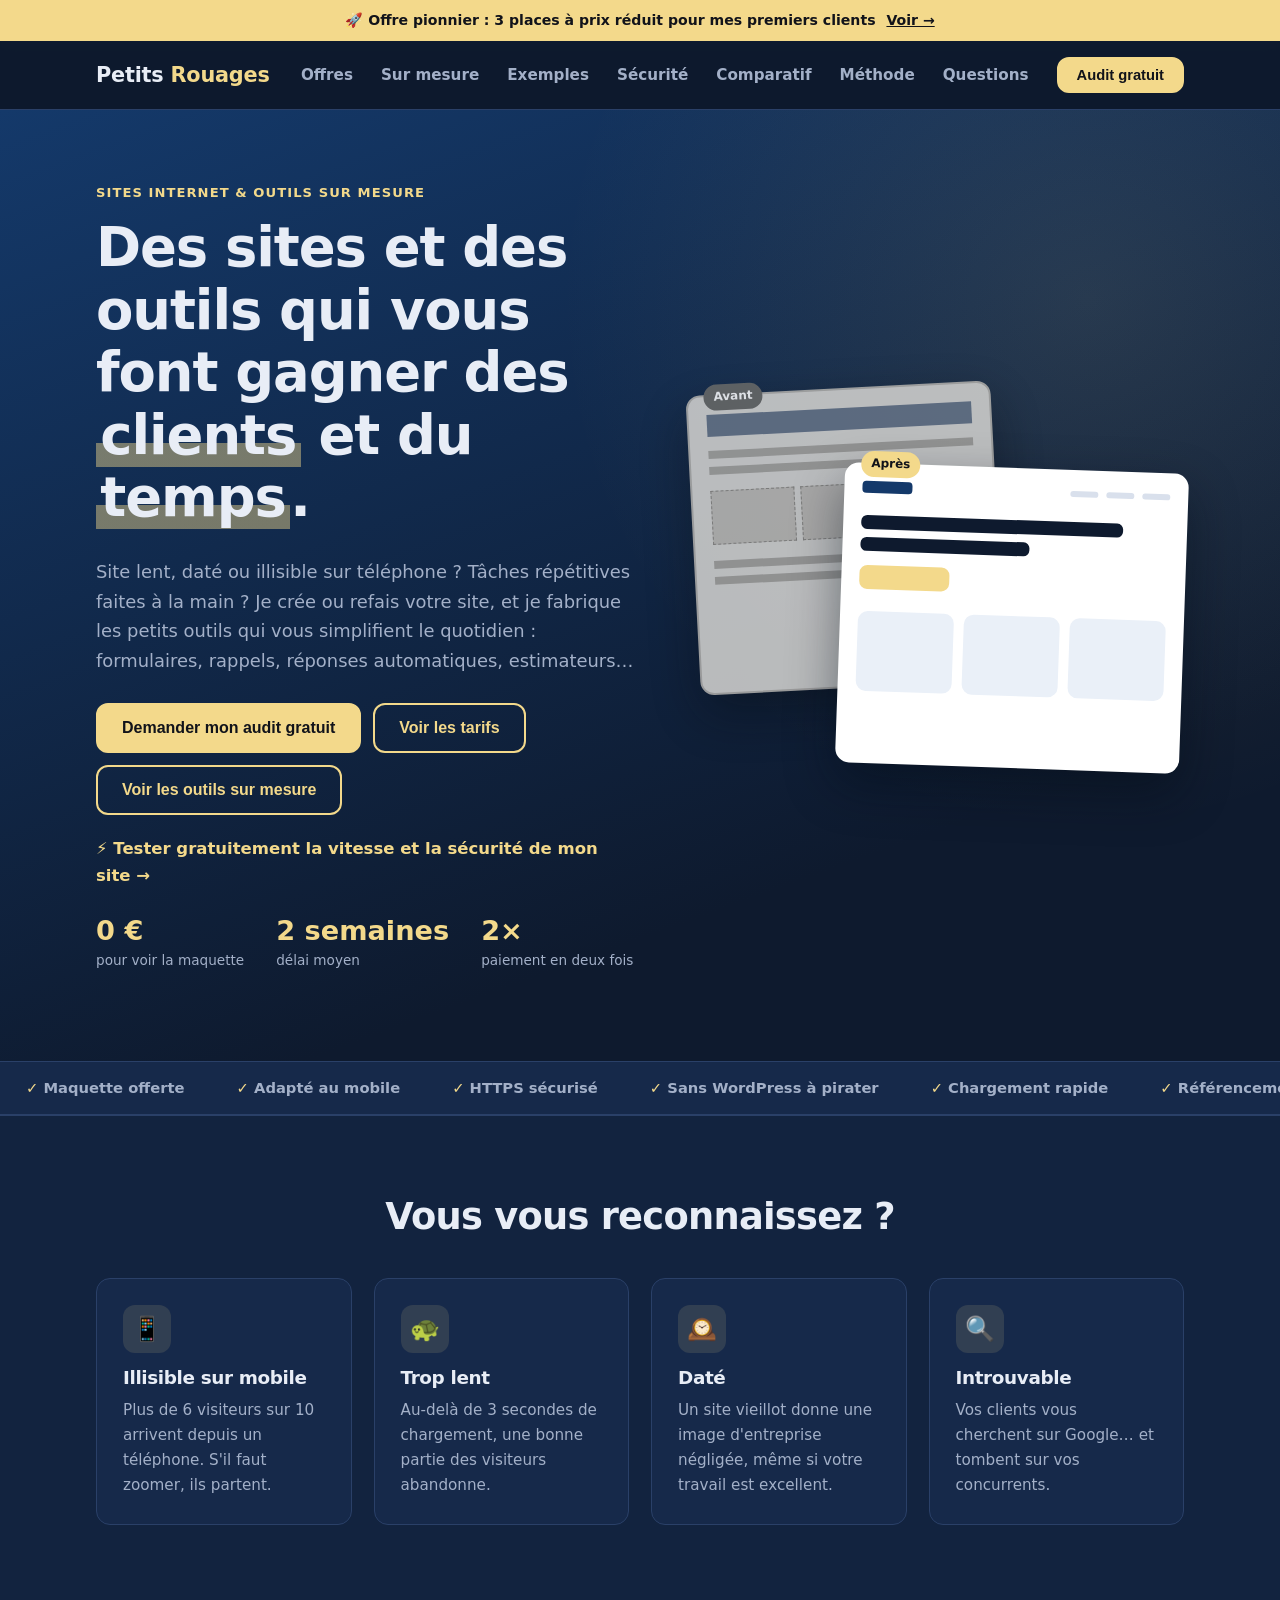
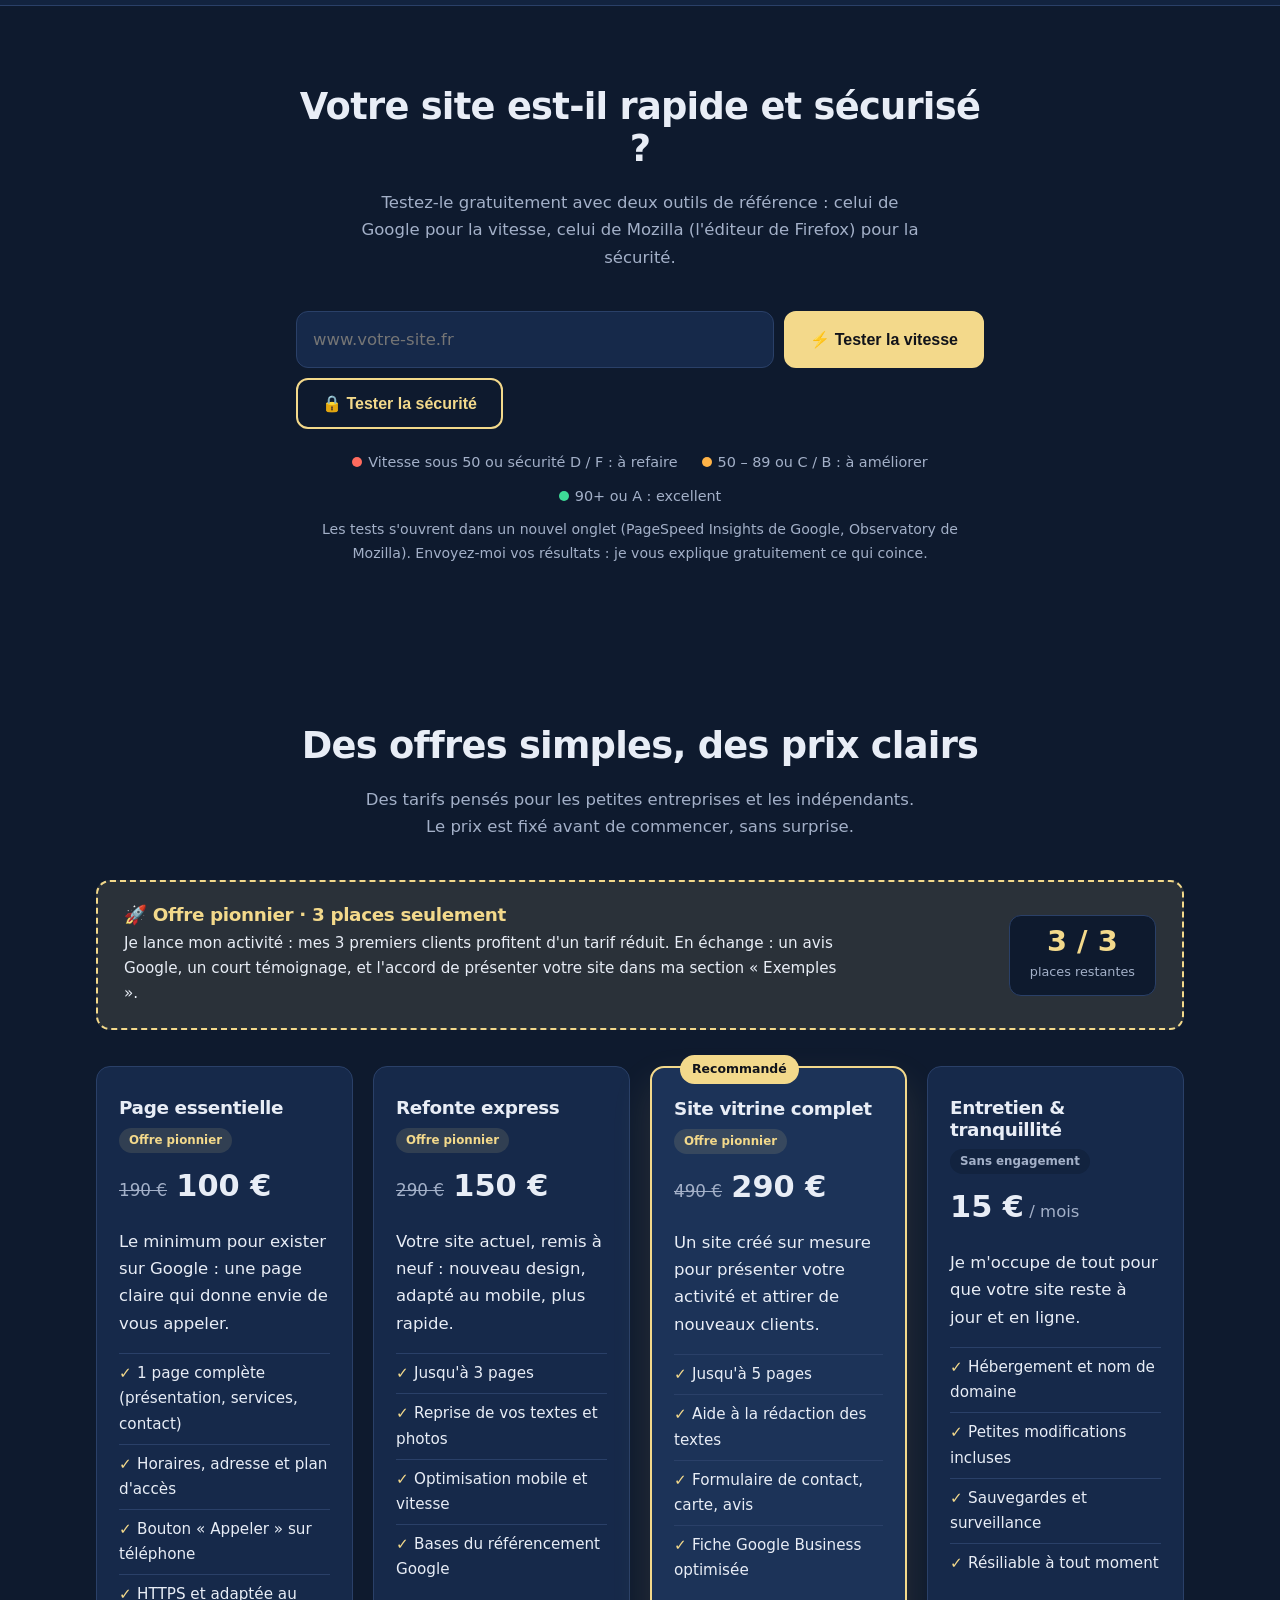
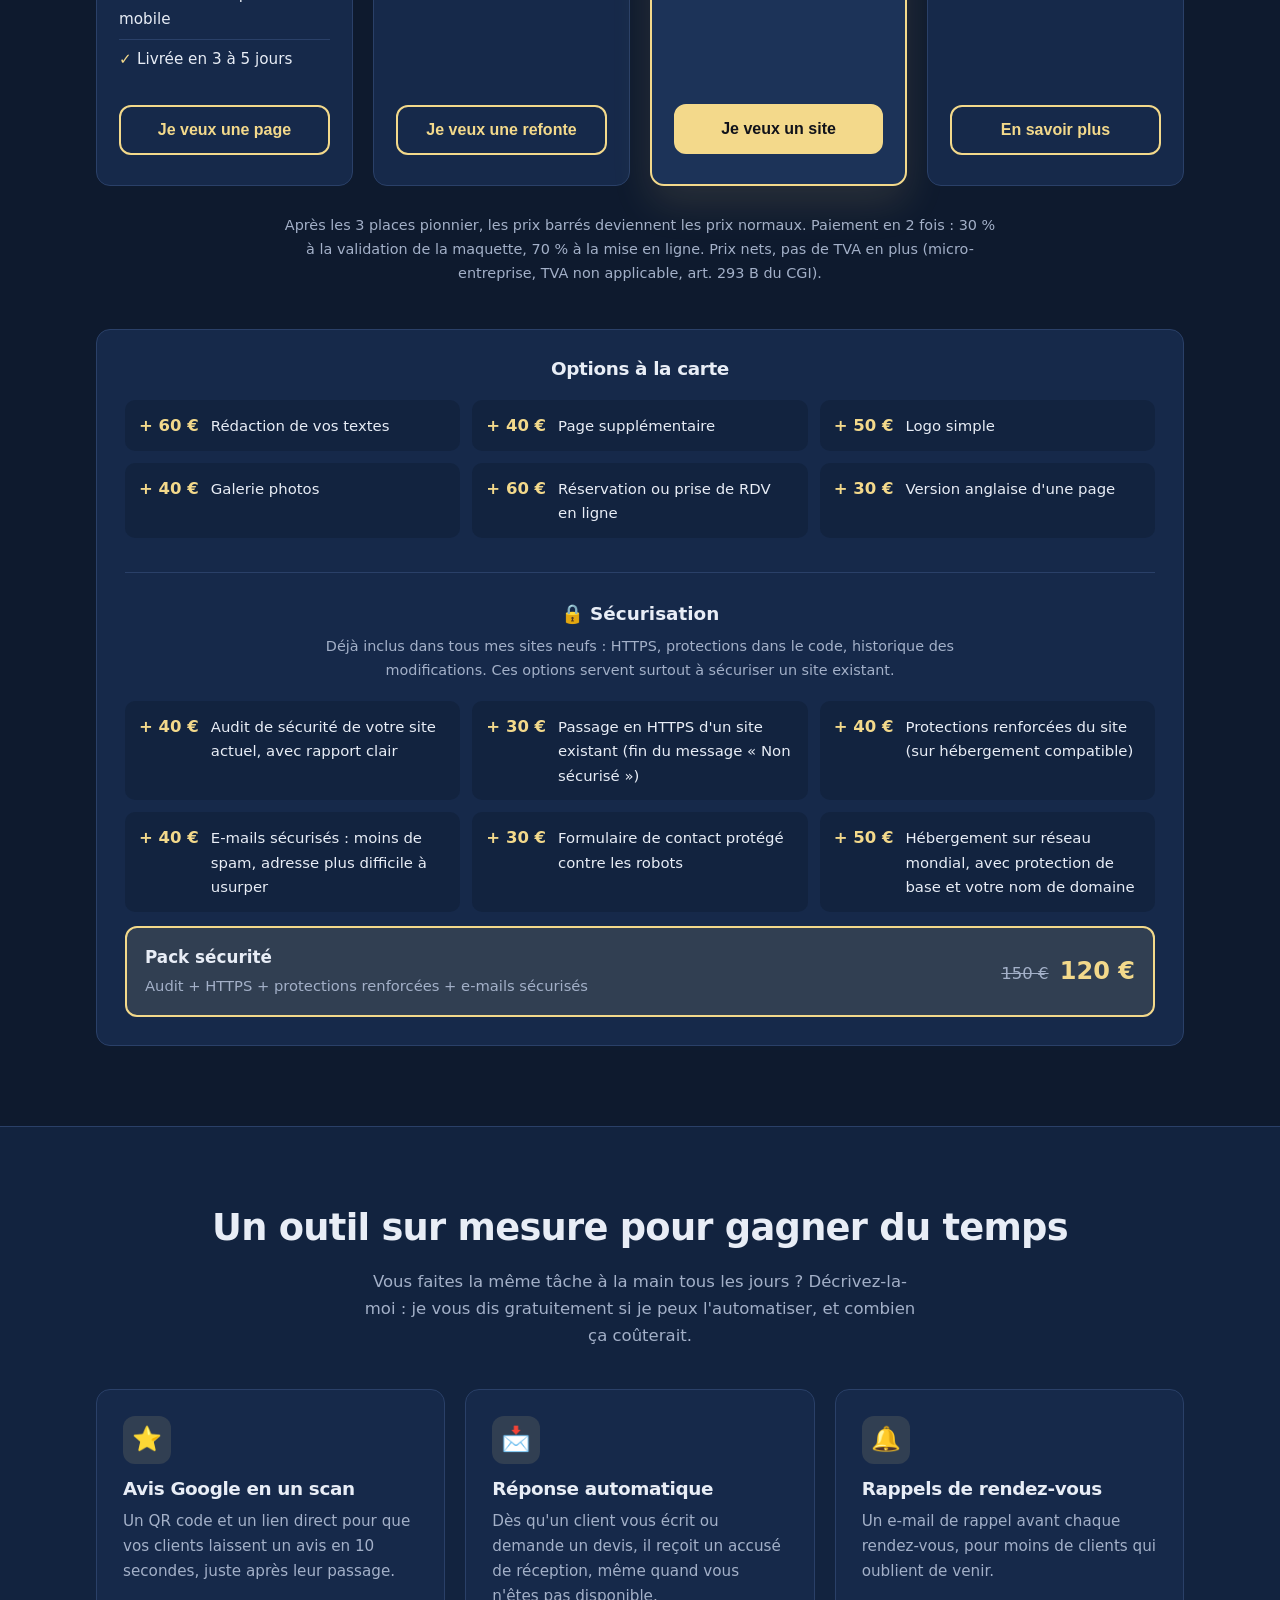
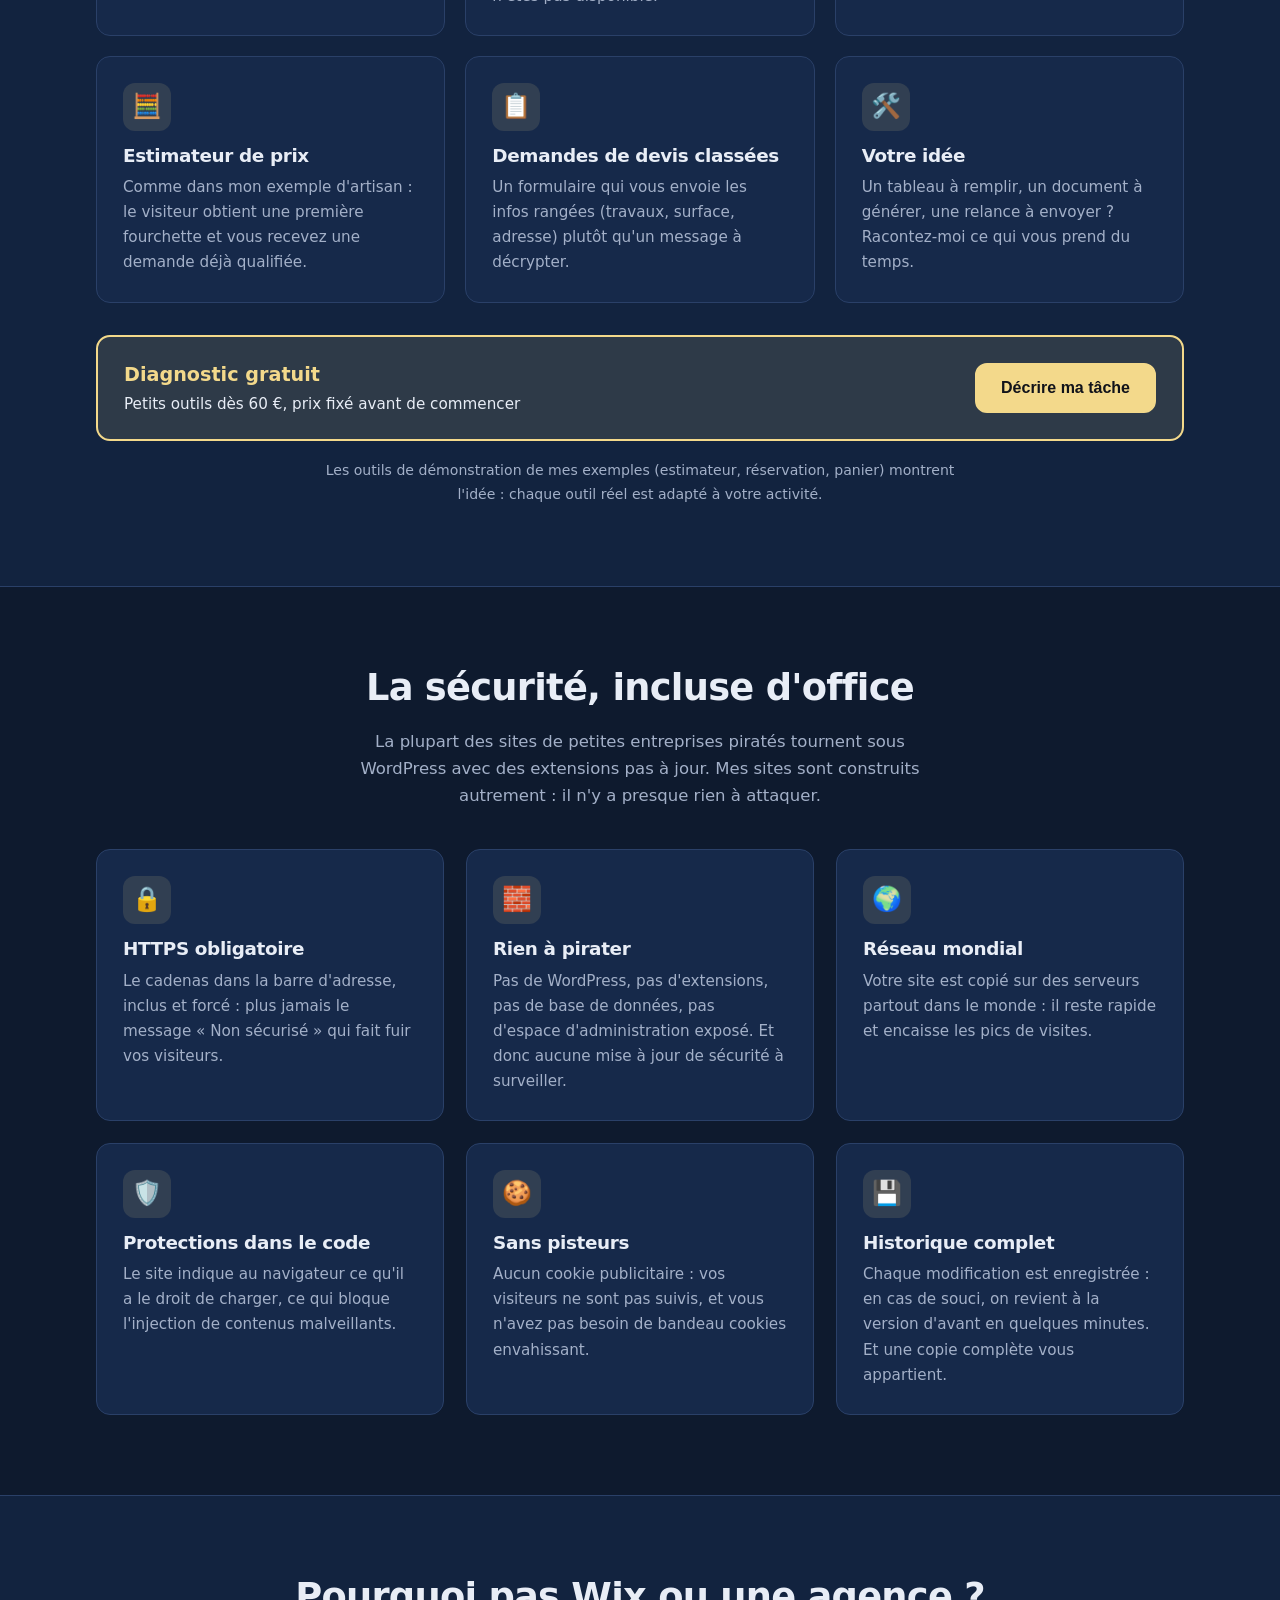
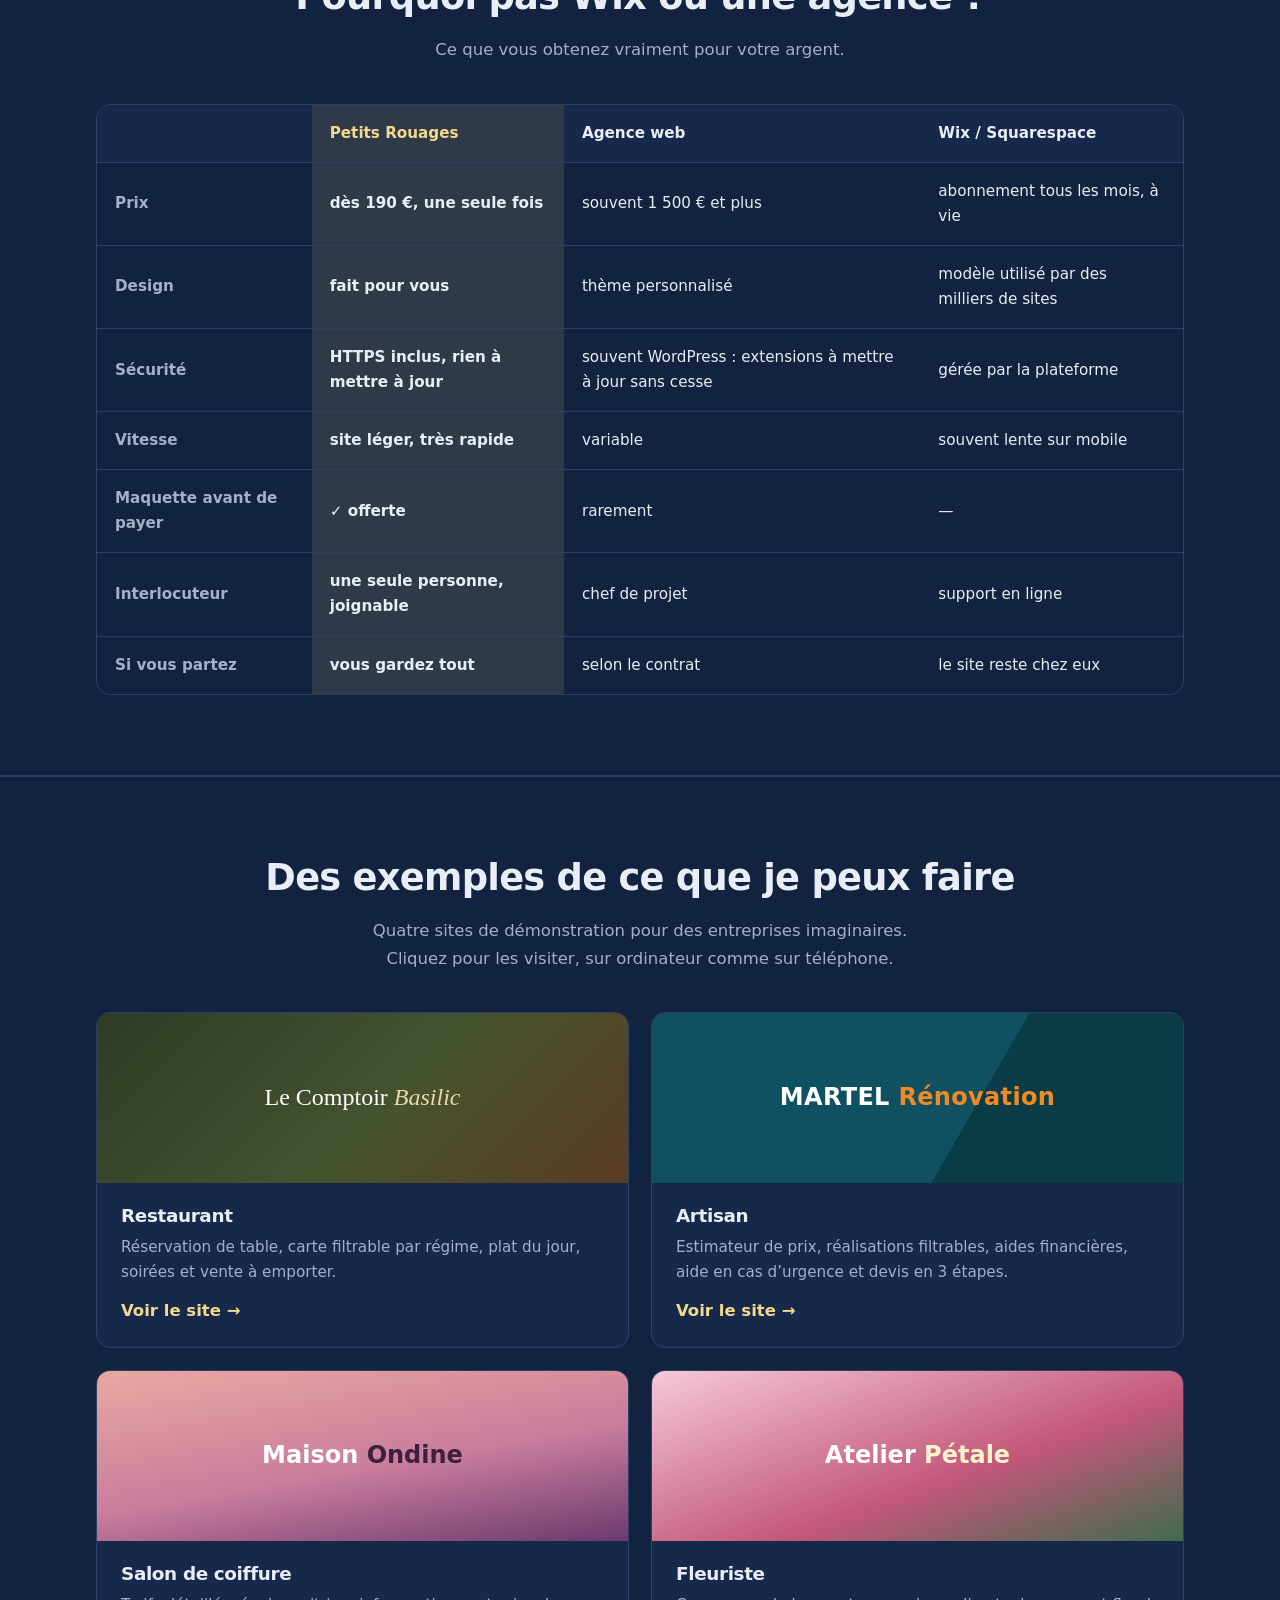
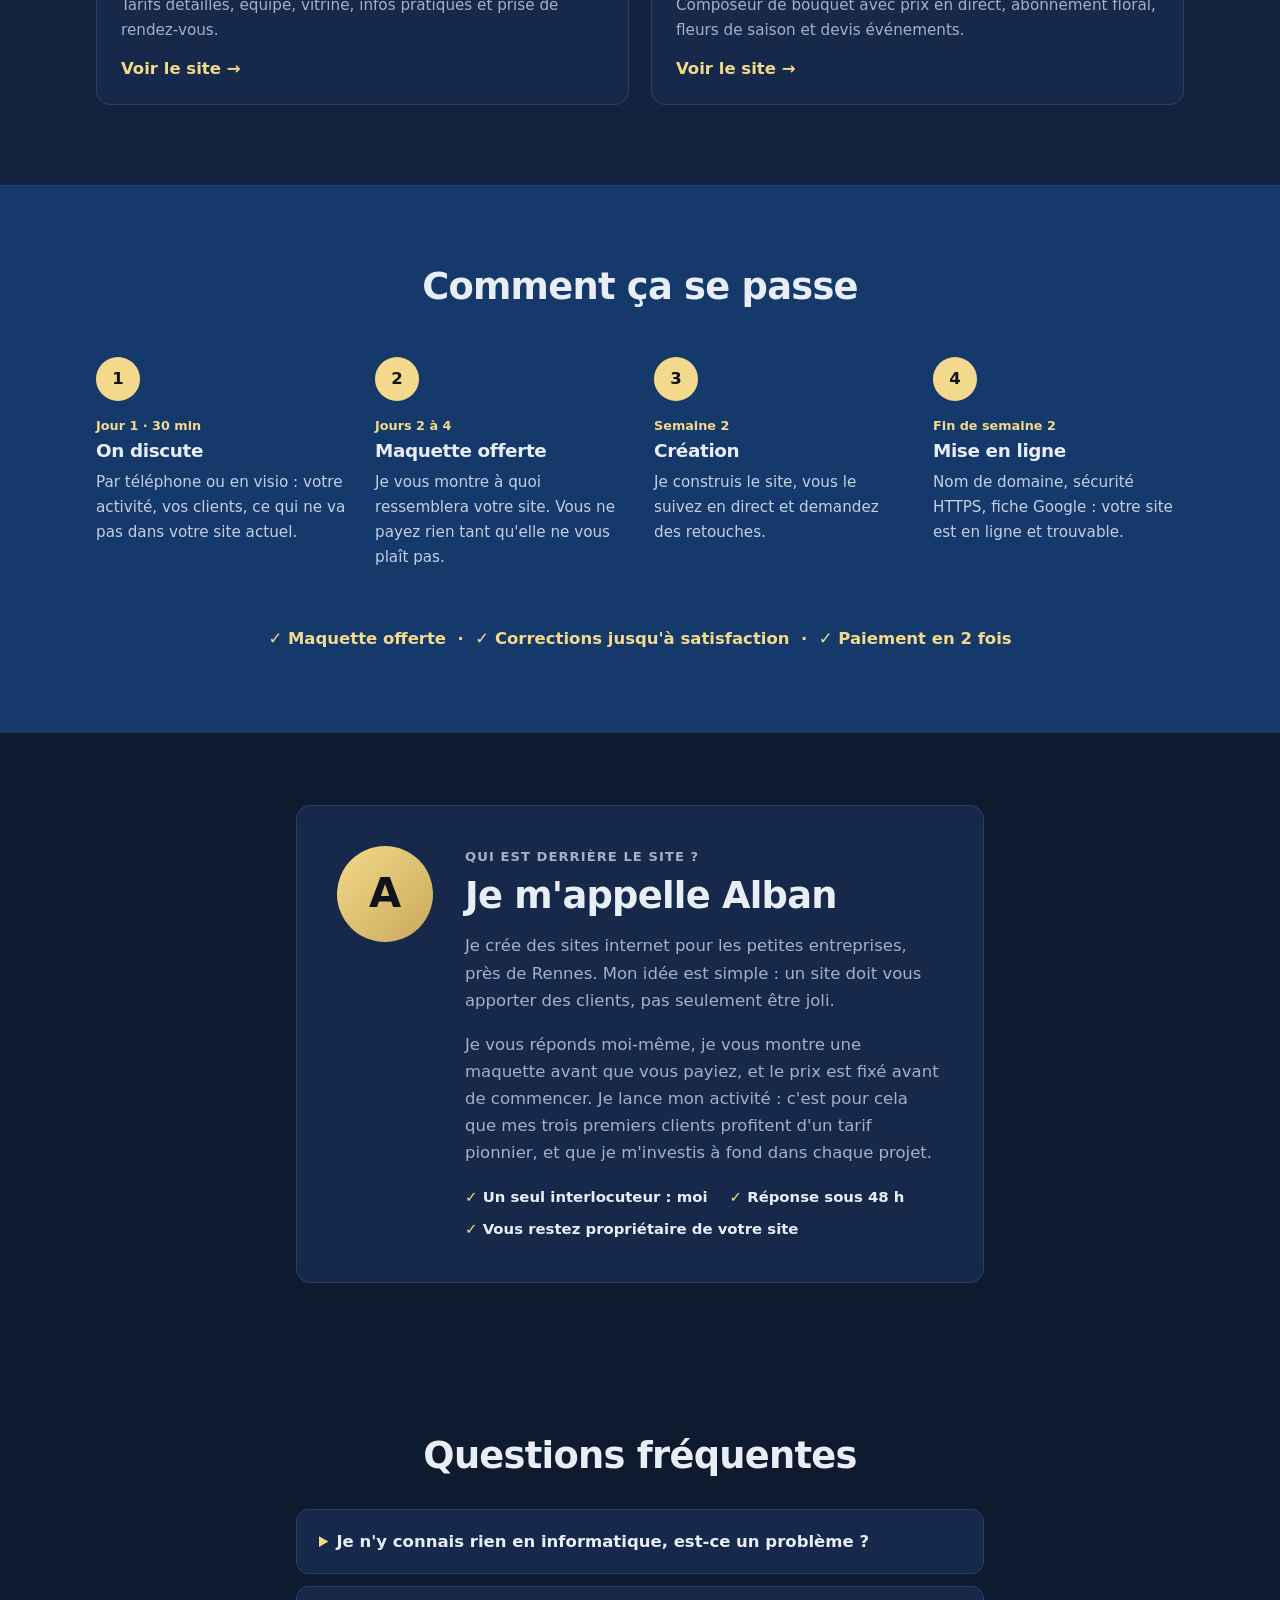
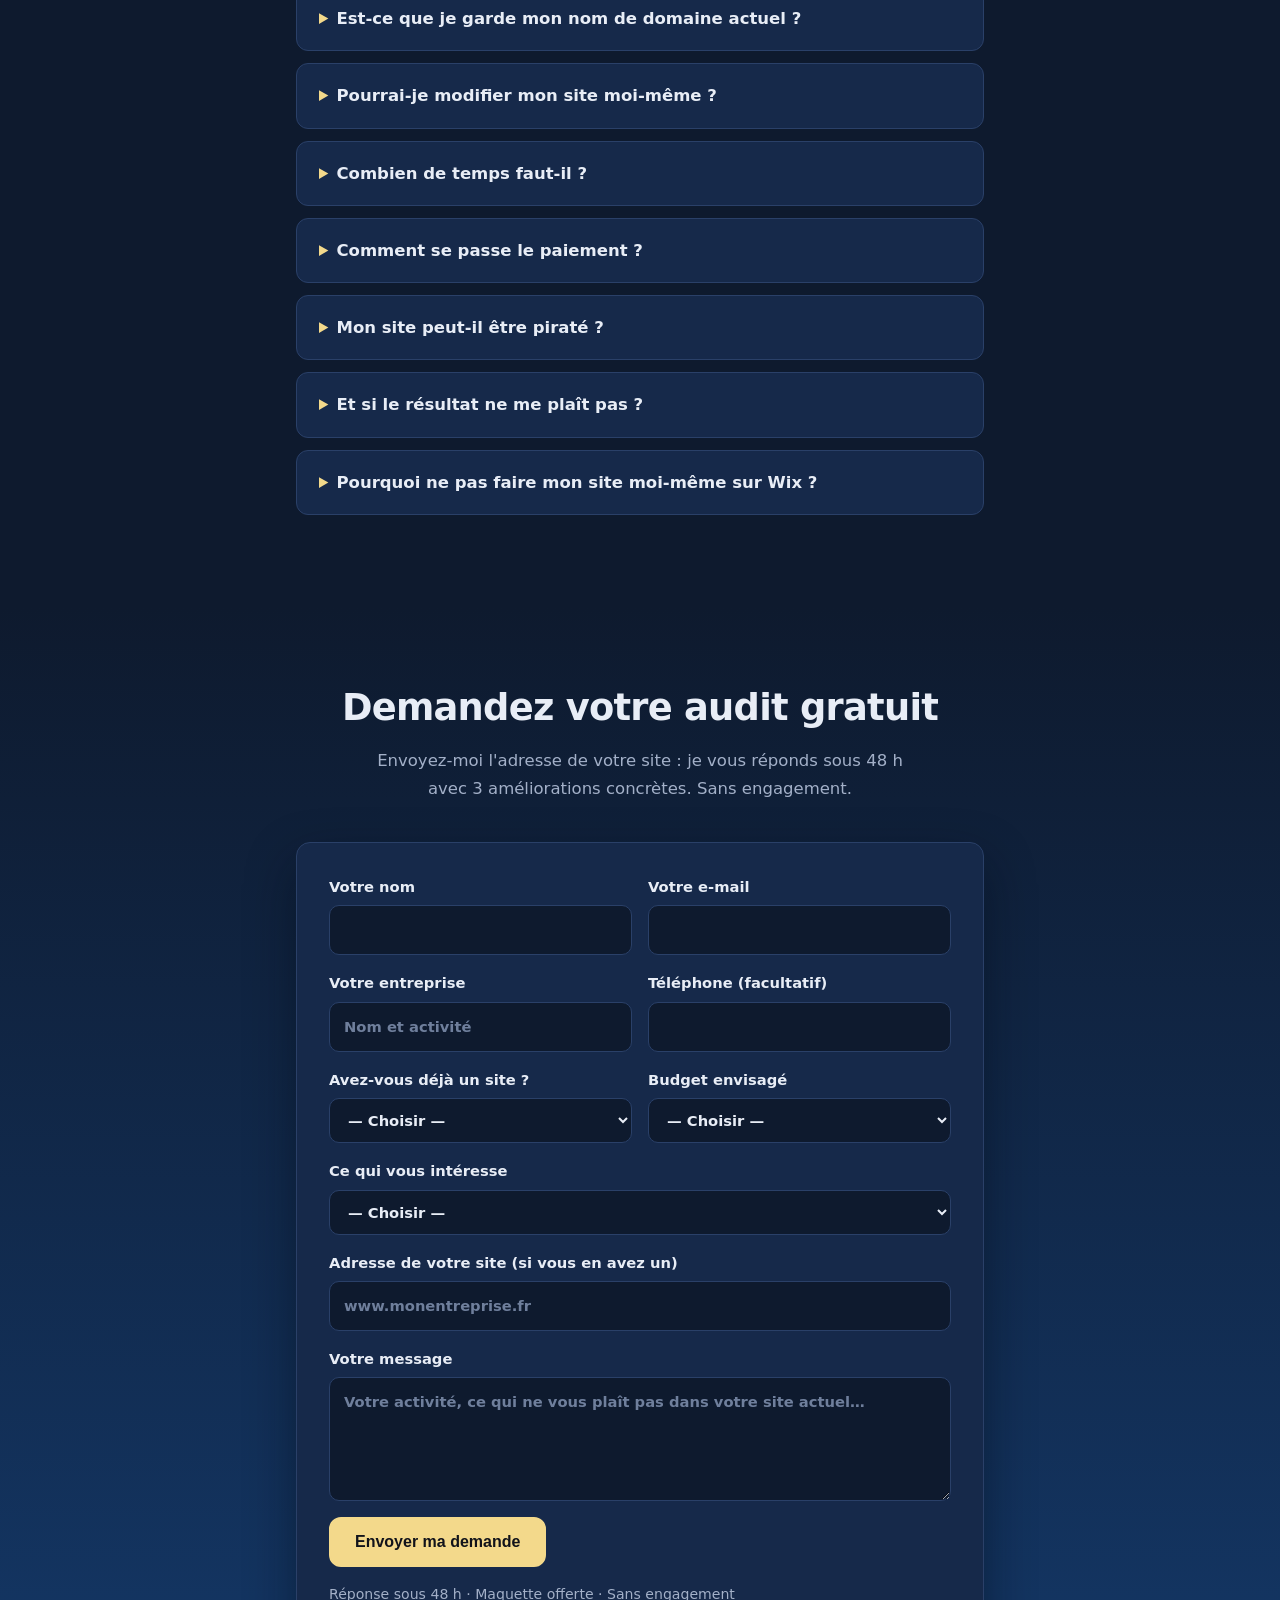
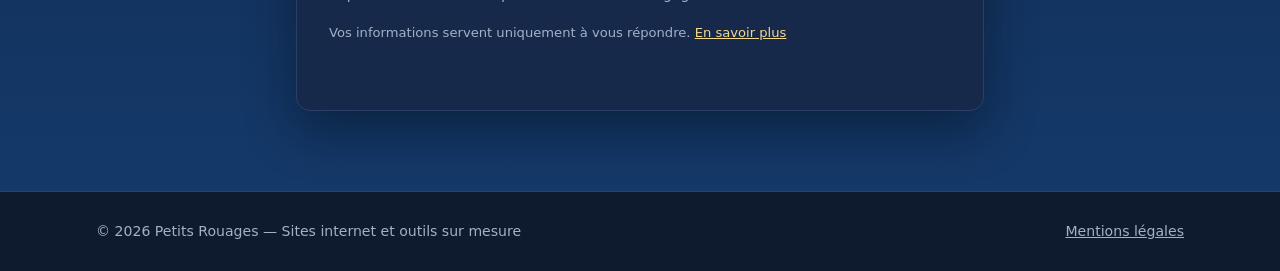
==== commit dcd71f52: "Retrait de la video de demonstration Co-Authored-By: Claude Sonnet 5.5 <noreply@anthropic.com>" ====
--- a/index.html
+++ b/index.html
@@ -25,7 +25,7 @@
   <link rel="preconnect" href="https://fonts.googleapis.com">
   <link rel="preconnect" href="https://fonts.gstatic.com" crossorigin>
   <link href="https://fonts.googleapis.com/css2?family=Montserrat:wght@500;600;700;800&display=swap" rel="stylesheet">
-  <link rel="stylesheet" href="style.css?v=16">
+  <link rel="stylesheet" href="style.css?v=17">
 </head>
 <body>
   <a class="announce" href="#offres">🚀 Offre pionnier : 3 places à prix réduit pour mes premiers clients <b>Voir →</b></a>
@@ -313,10 +313,6 @@
             <div class="work-body"><h3>Fleuriste</h3><p>Composeur de bouquet avec prix en direct, abonnement floral, fleurs de saison et devis événements.</p><span class="work-link">Voir le site →</span></div>
           </a>
         </div>
-        <figure class="demo-video">
-          <img src="demo-fleuriste.gif" alt="Démonstration du composeur de bouquet : on choisit la taille, le style et les options, et le prix se met à jour en direct" loading="lazy" width="1536" height="695">
-          <figcaption>En vidéo : le composeur de bouquet du fleuriste, où le prix se met à jour à chaque choix.</figcaption>
-        </figure>
       </div>
     </section>
 
--- a/style.css
+++ b/style.css
@@ -297,6 +297,3 @@
 .thumb-fleuriste b { color: #fff3c9; }
 @media (min-width: 901px) { .grid-works { grid-template-columns: repeat(2, 1fr); } }
 
-.demo-video { margin: 40px auto 0; max-width: 860px; text-align: center; }
-.demo-video img { width: 100%; height: auto; border-radius: 16px; border: 1px solid rgba(255,255,255,.15); box-shadow: 0 20px 50px rgba(0,0,0,.35); }
-.demo-video figcaption { margin-top: 12px; font-size: .92rem; opacity: .8; }
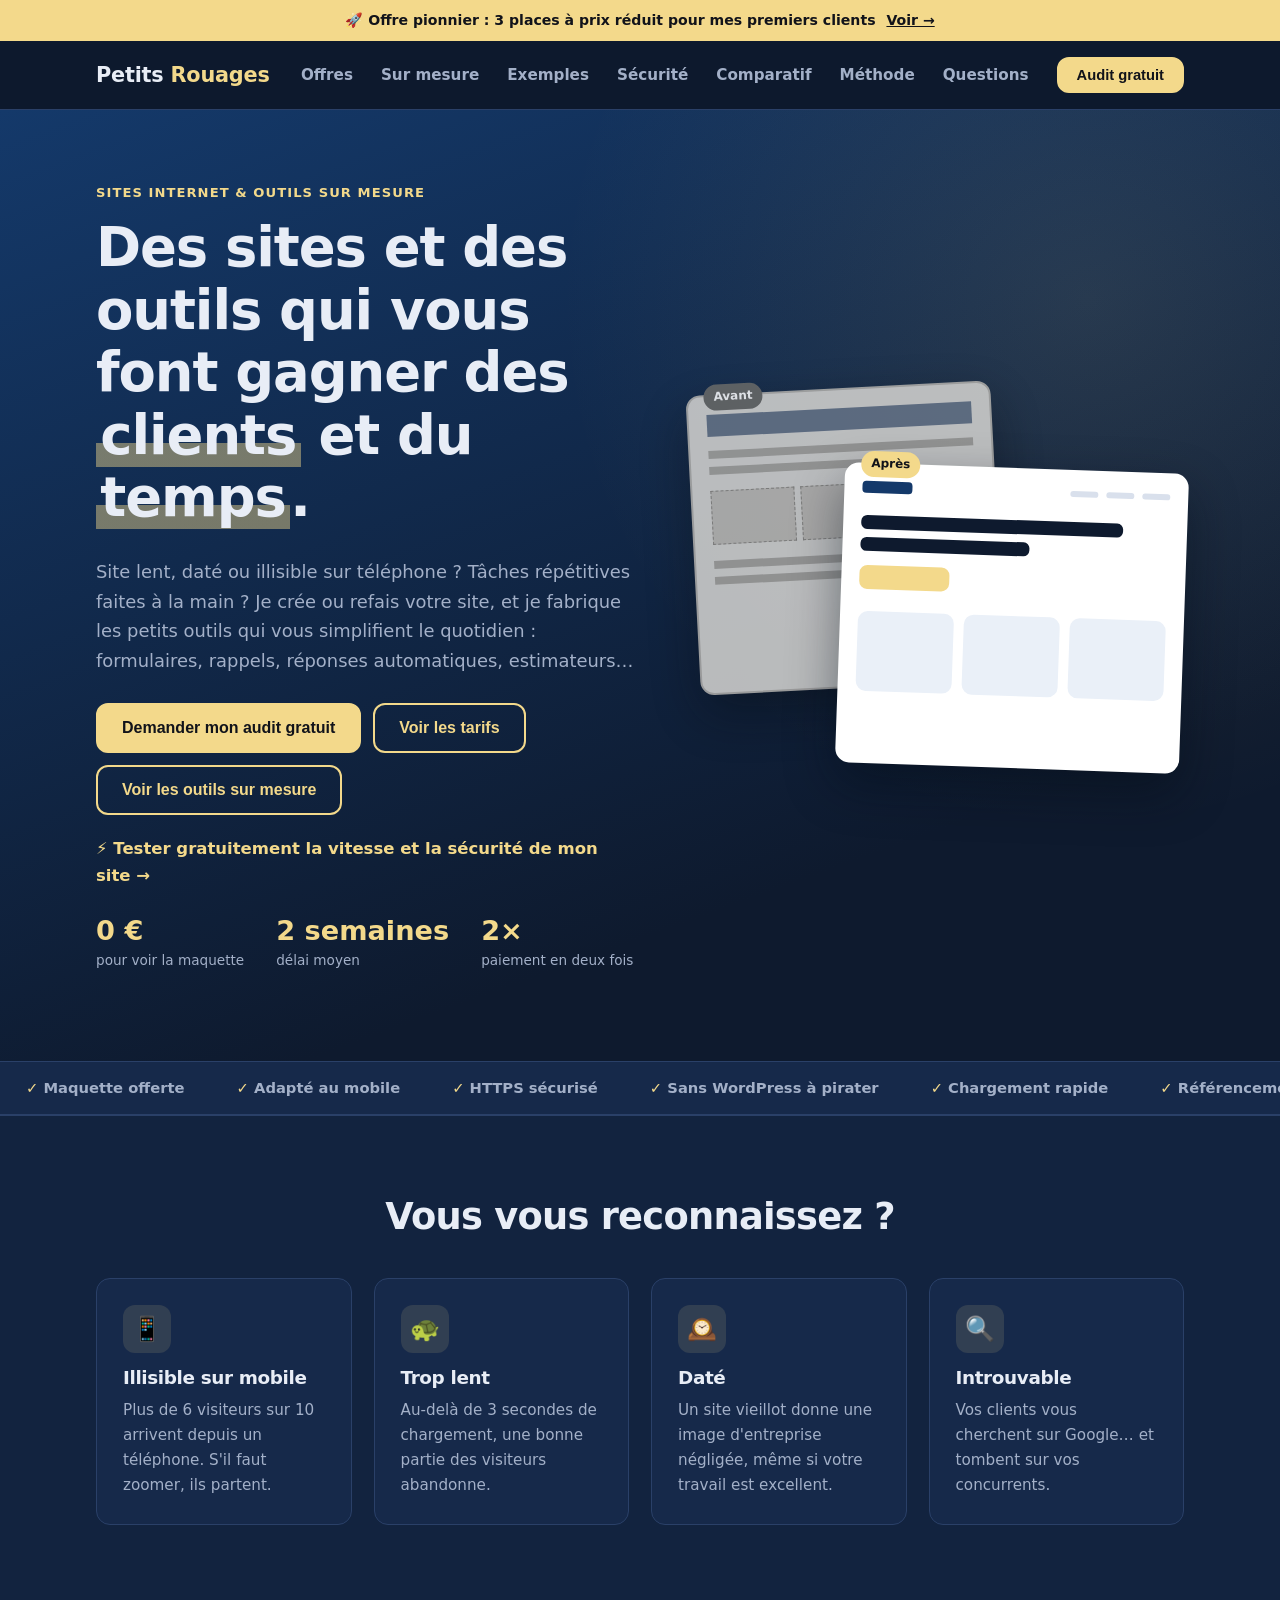
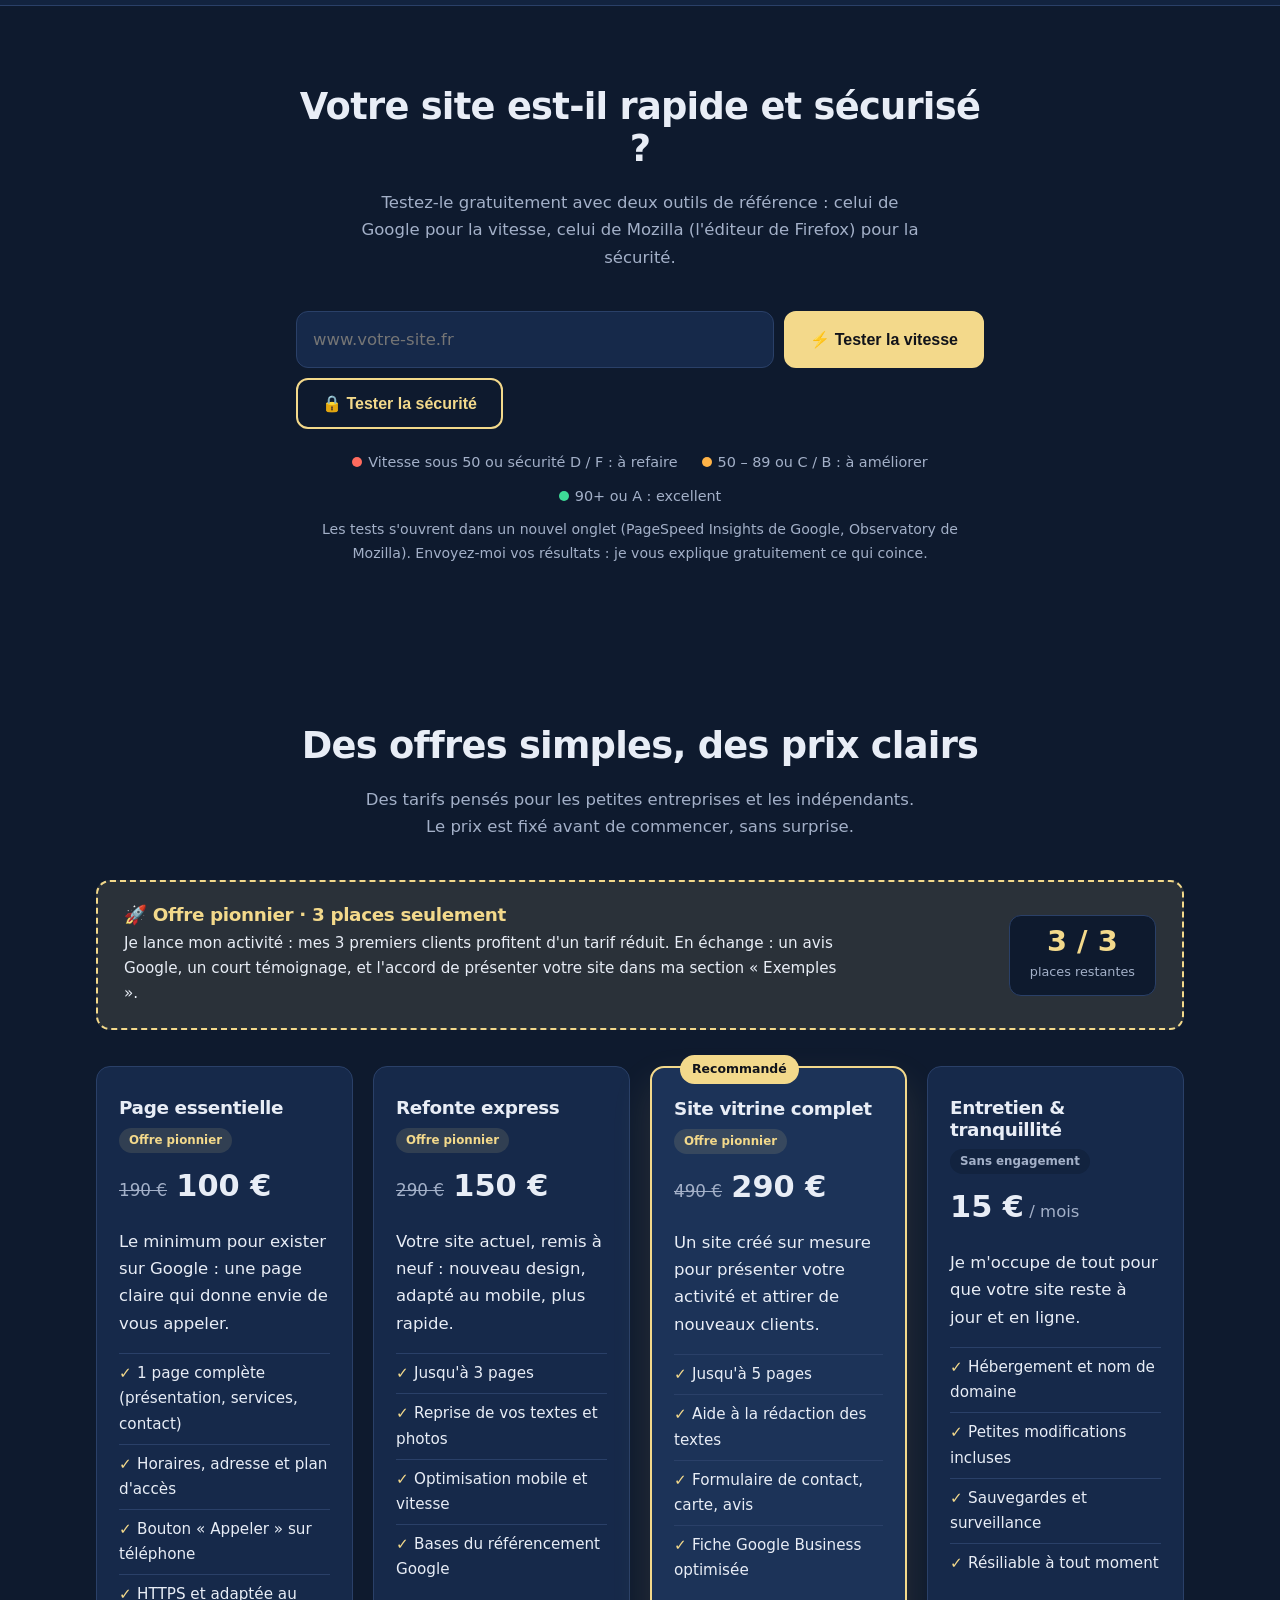
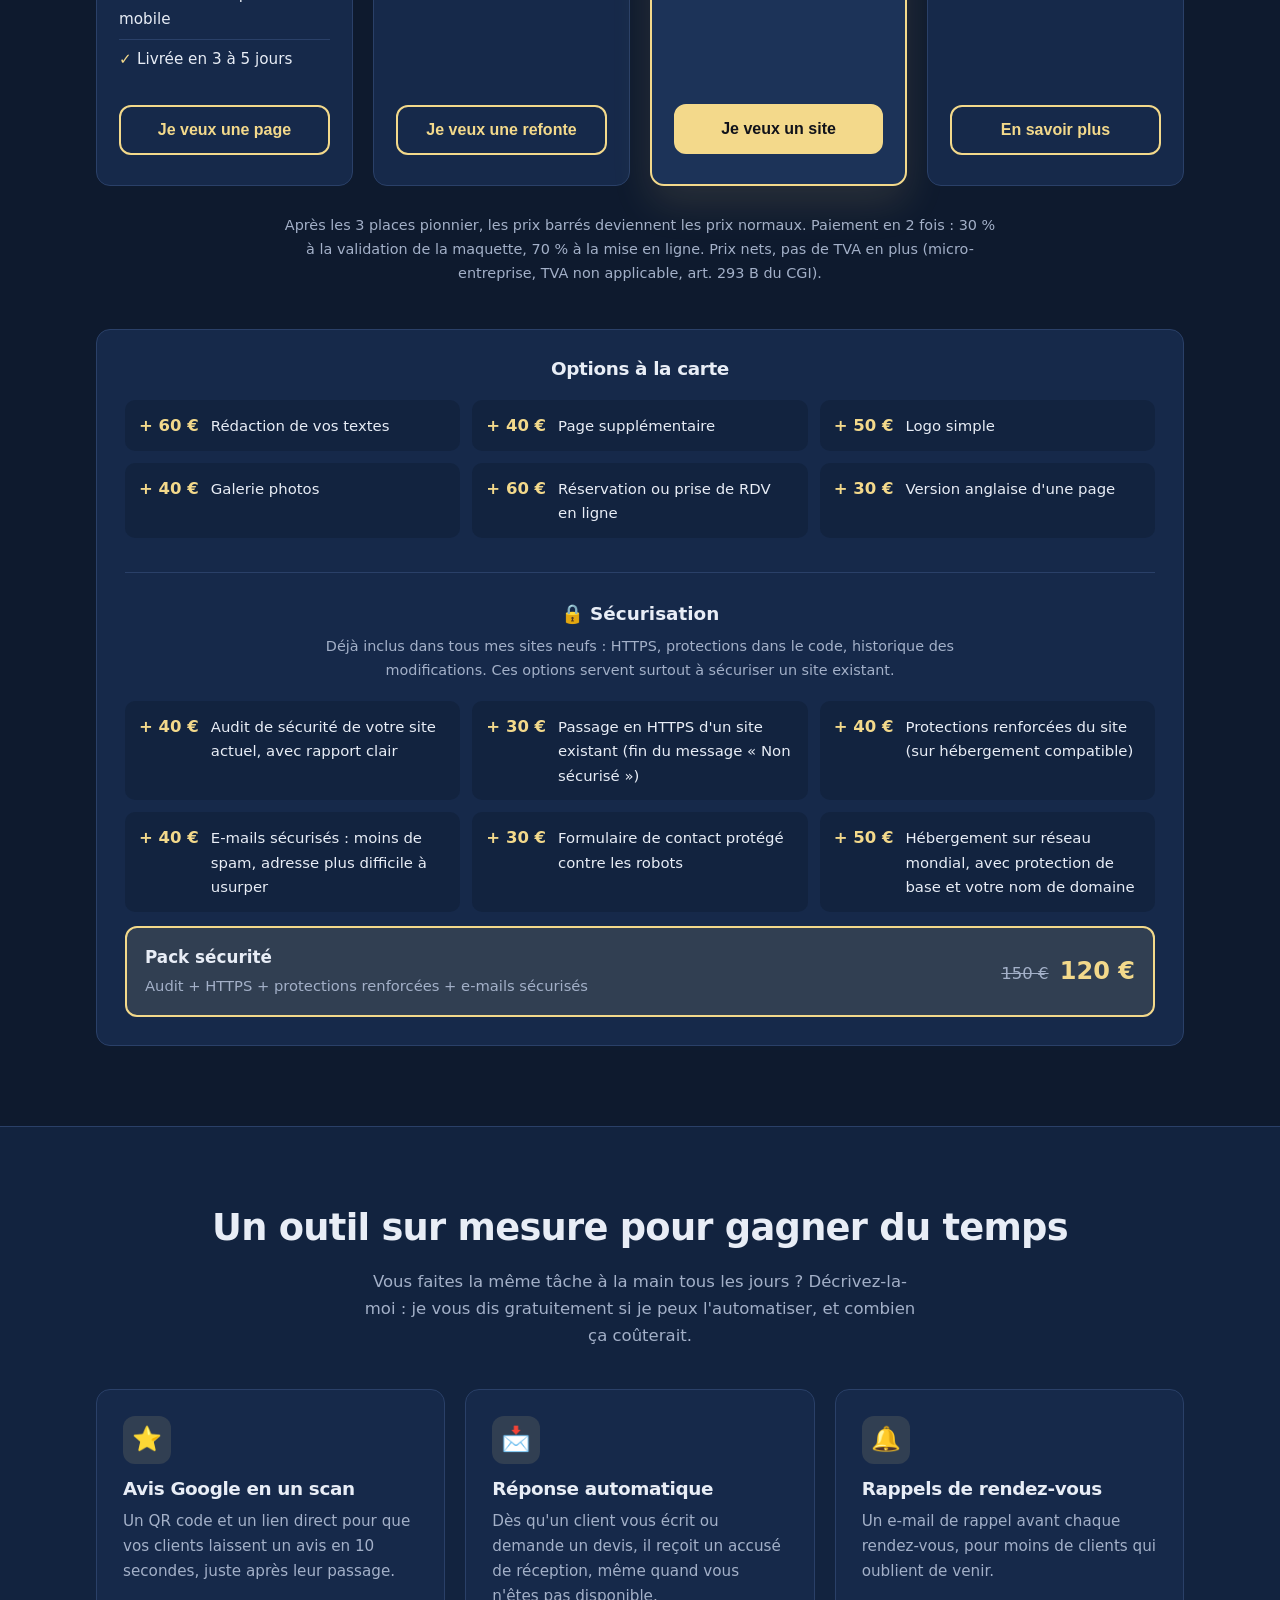
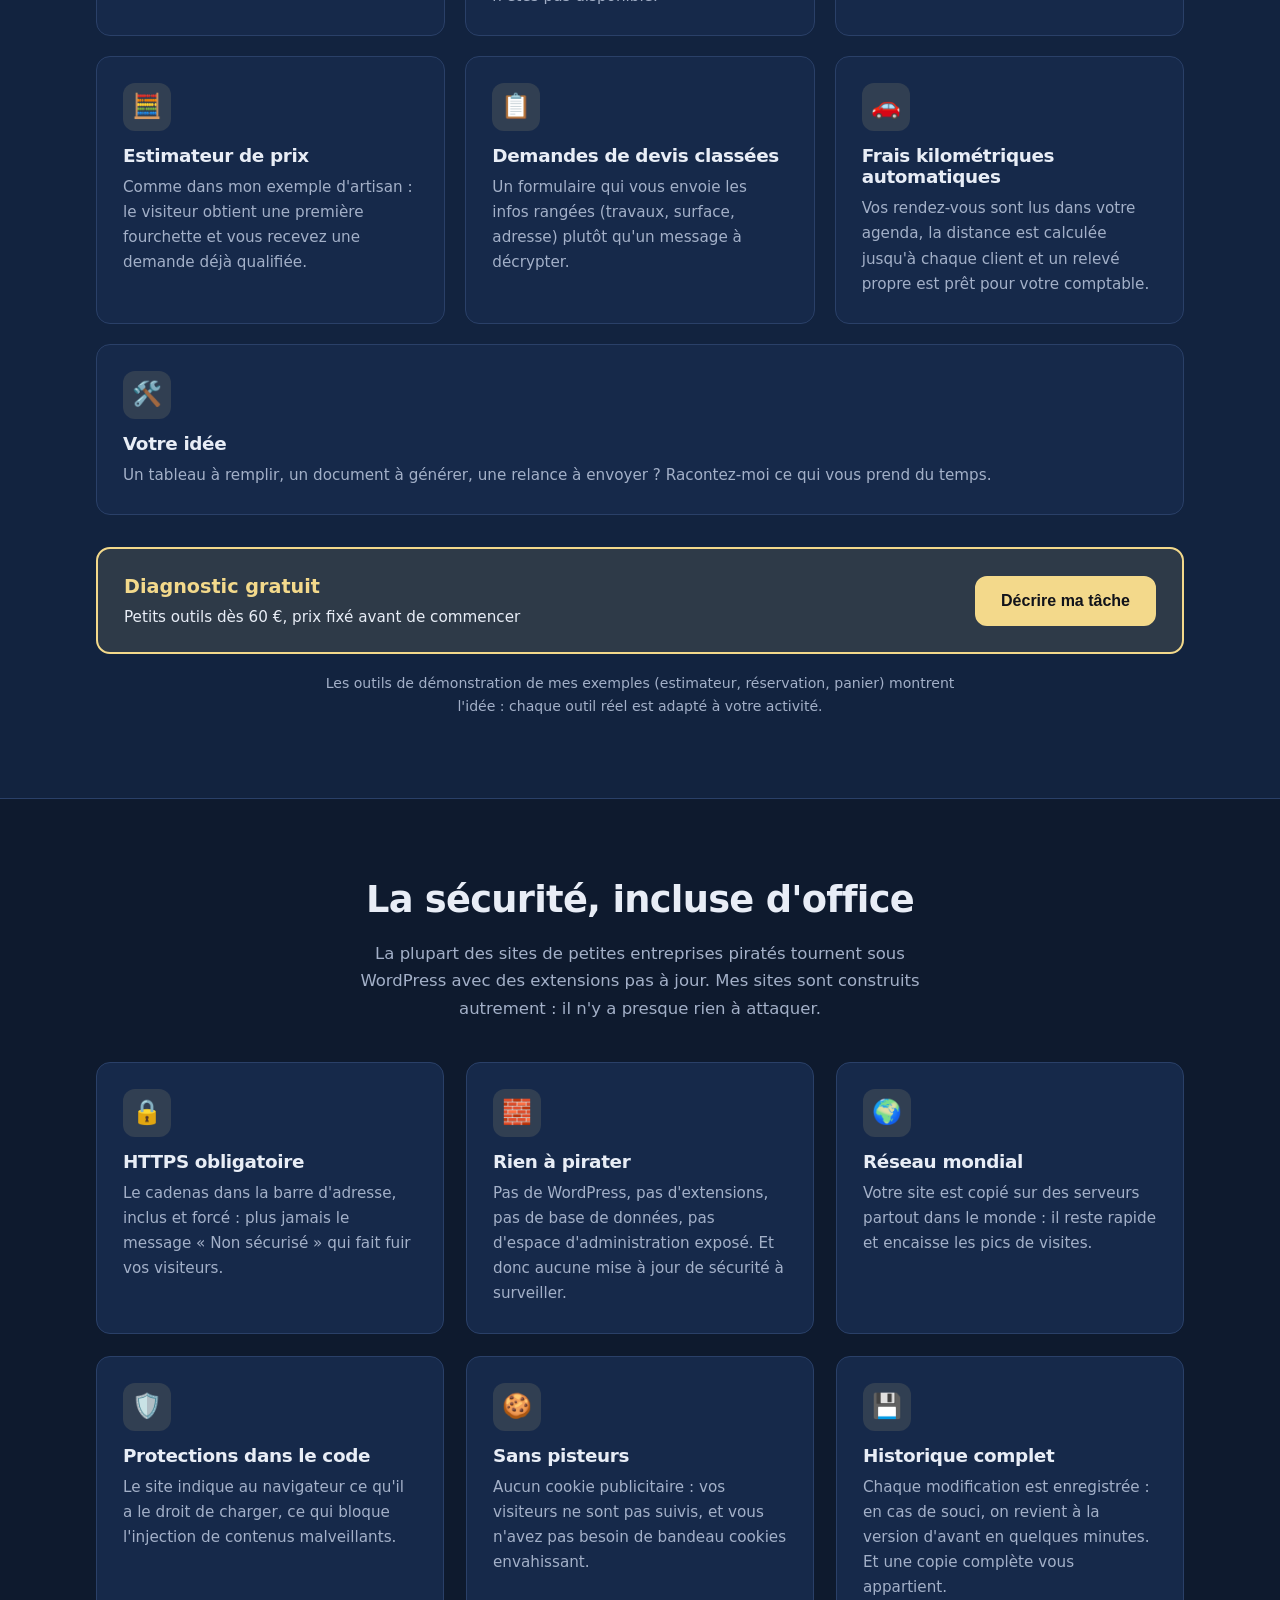
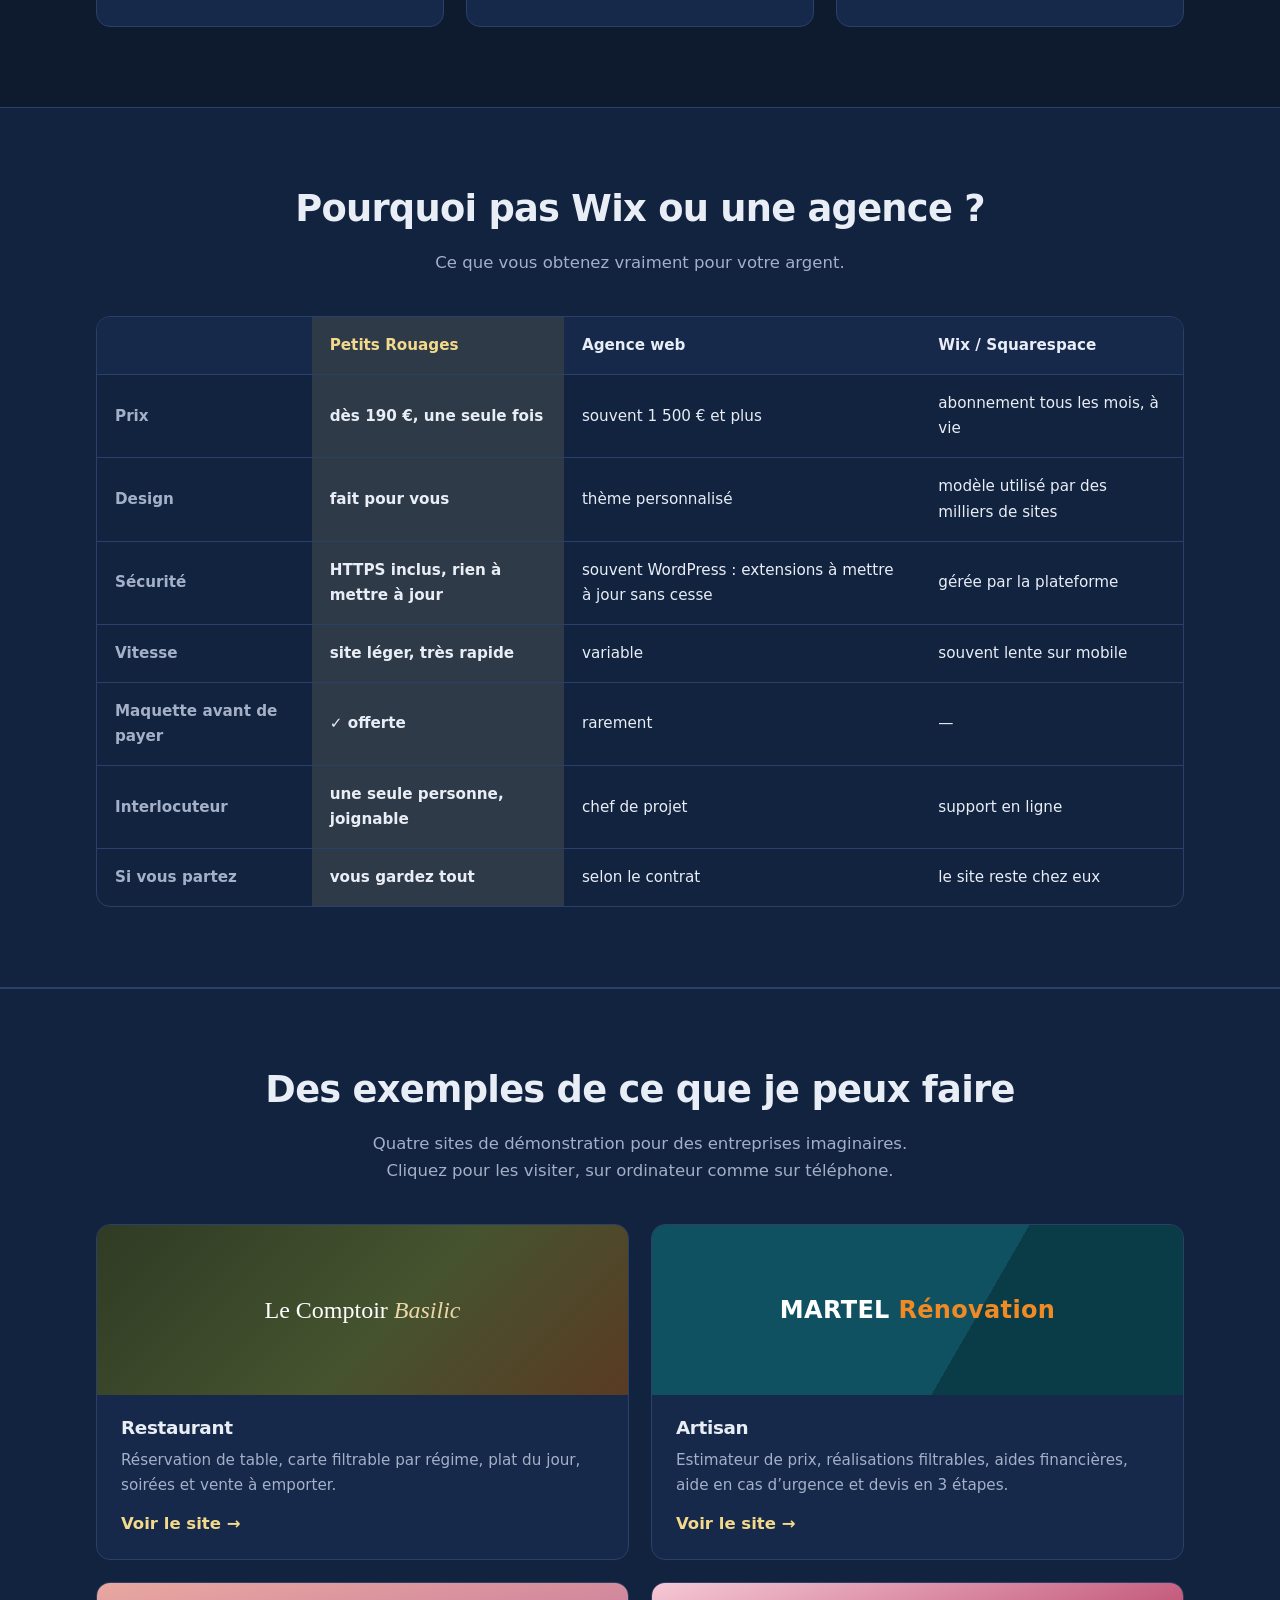
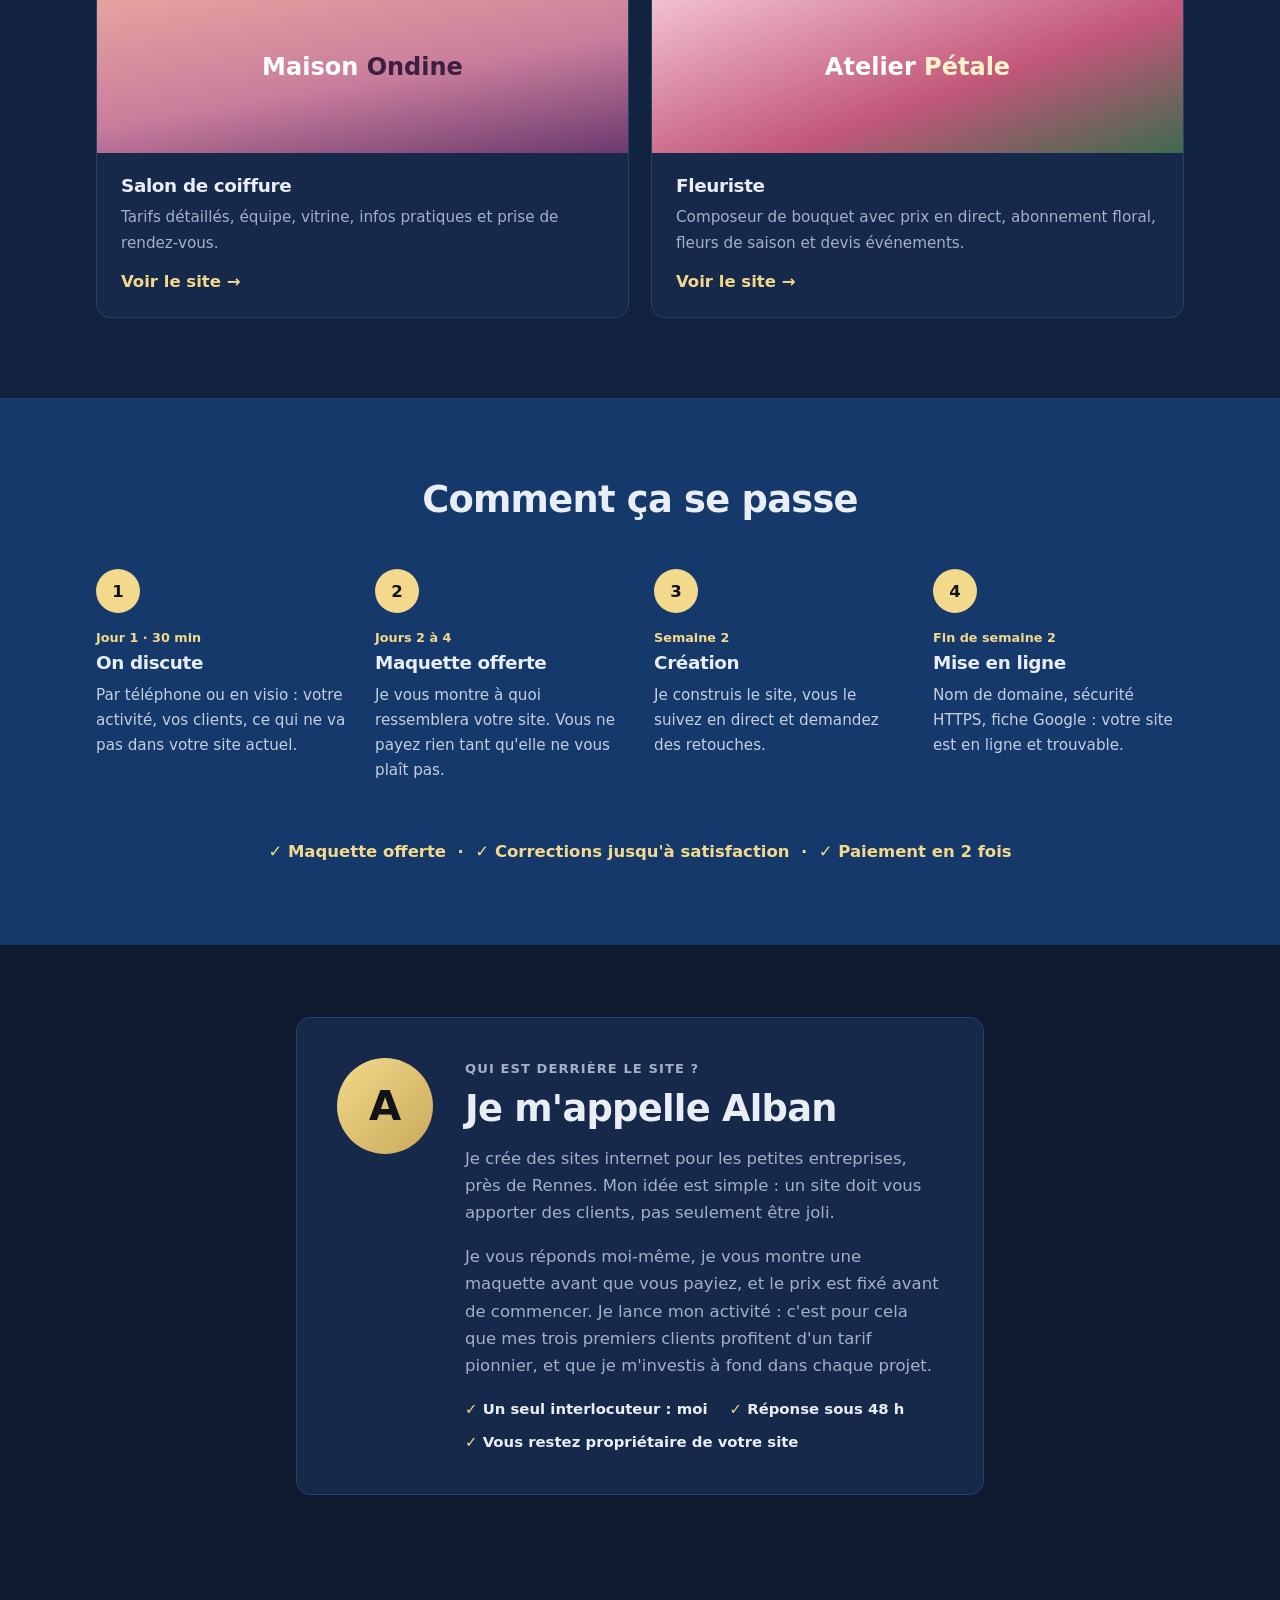
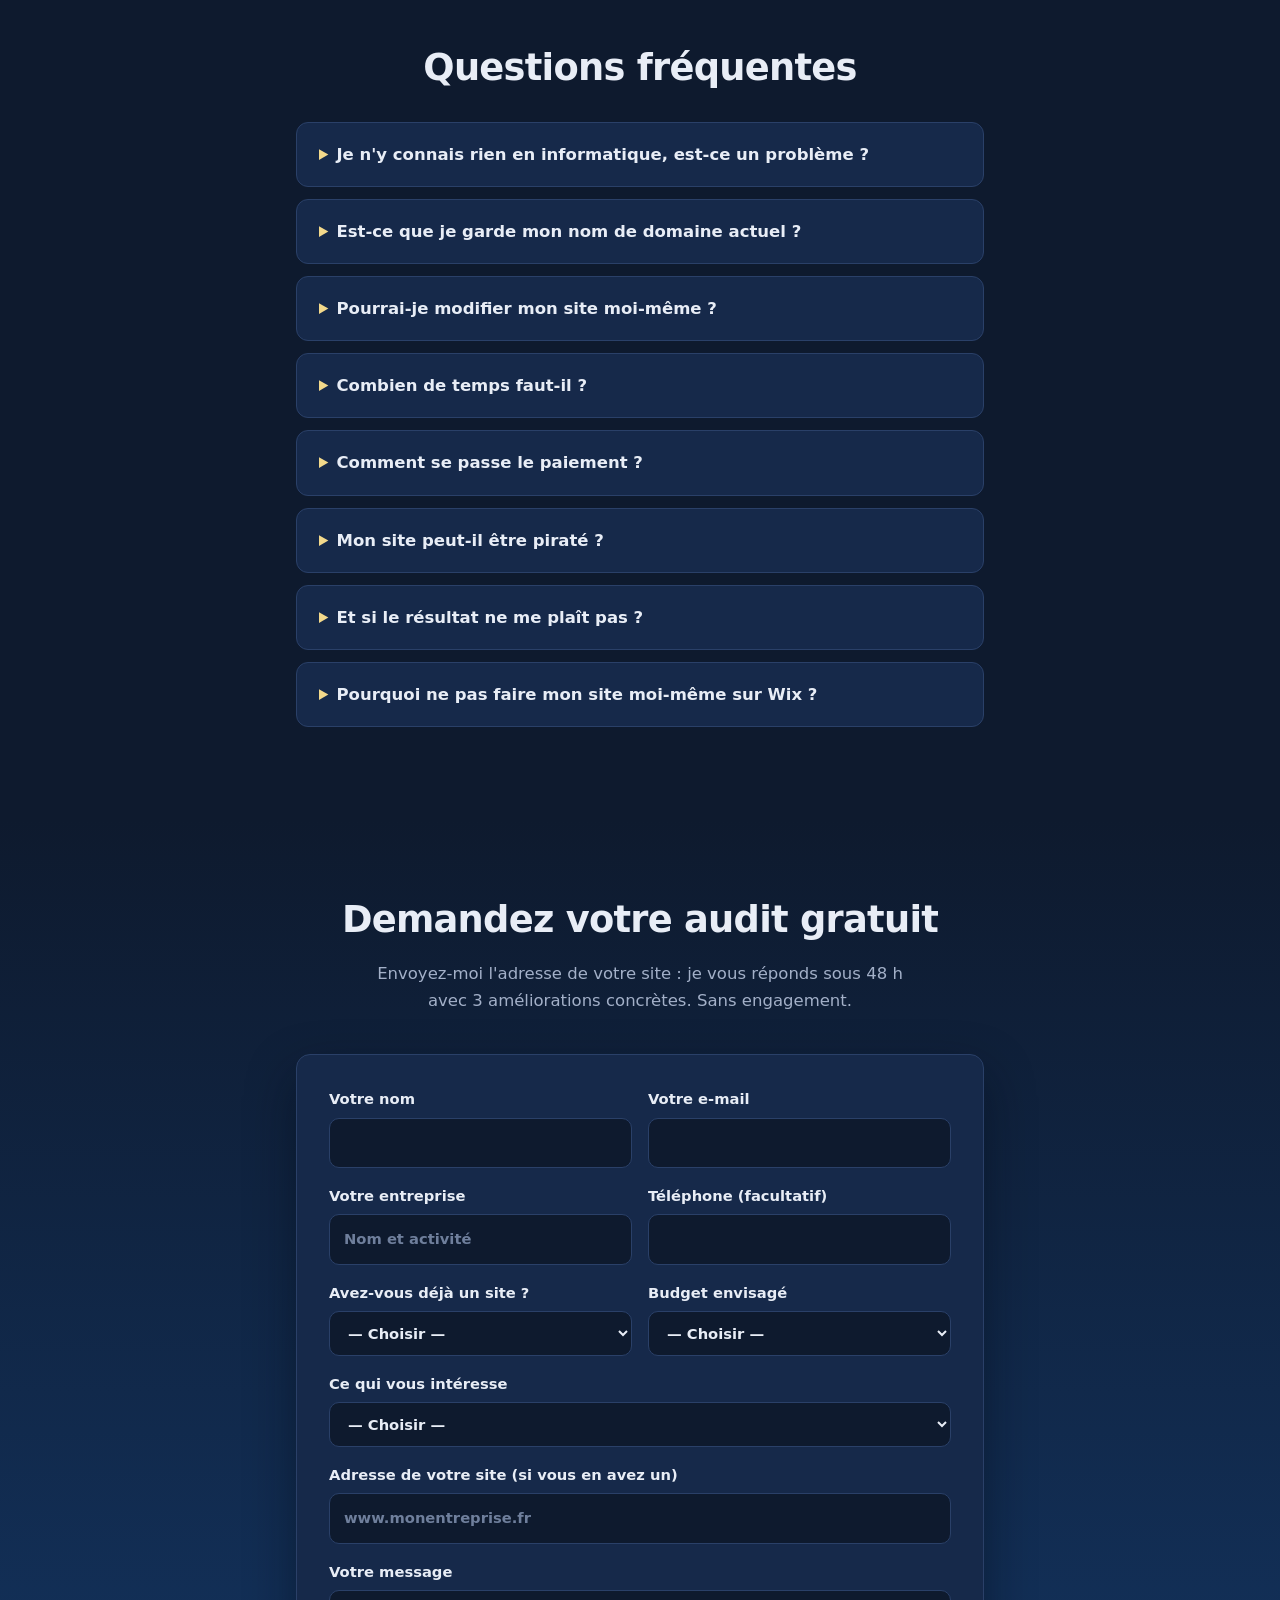
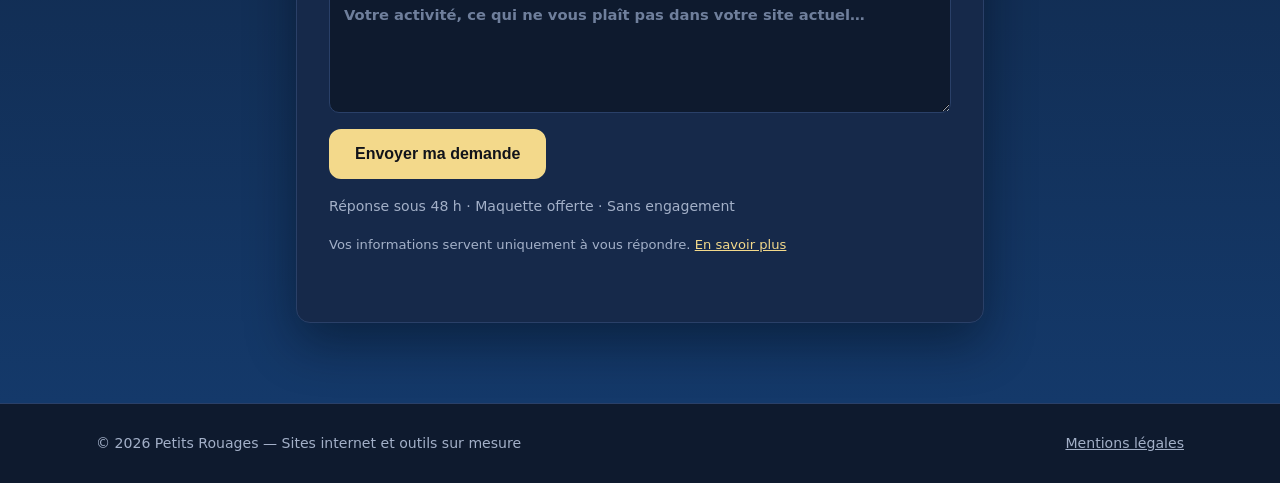
==== commit 2f96e496: "Carte frais kilometriques dans Sur mesure, menu qui ne se tasse plus Co-Authored-By: Claude Sonnet 5" ====
--- a/index.html
+++ b/index.html
@@ -25,7 +25,7 @@
   <link rel="preconnect" href="https://fonts.googleapis.com">
   <link rel="preconnect" href="https://fonts.gstatic.com" crossorigin>
   <link href="https://fonts.googleapis.com/css2?family=Montserrat:wght@500;600;700;800&display=swap" rel="stylesheet">
-  <link rel="stylesheet" href="style.css?v=17">
+  <link rel="stylesheet" href="style.css?v=19">
 </head>
 <body>
   <a class="announce" href="#offres">🚀 Offre pionnier : 3 places à prix réduit pour mes premiers clients <b>Voir →</b></a>
@@ -243,7 +243,8 @@
           <article class="card"><div class="icon">🔔</div><h3>Rappels de rendez-vous</h3><p>Un e-mail de rappel avant chaque rendez-vous, pour moins de clients qui oublient de venir.</p></article>
           <article class="card"><div class="icon">🧮</div><h3>Estimateur de prix</h3><p>Comme dans mon exemple d'artisan : le visiteur obtient une première fourchette et vous recevez une demande déjà qualifiée.</p></article>
           <article class="card"><div class="icon">📋</div><h3>Demandes de devis classées</h3><p>Un formulaire qui vous envoie les infos rangées (travaux, surface, adresse) plutôt qu'un message à décrypter.</p></article>
-          <article class="card"><div class="icon">🛠️</div><h3>Votre idée</h3><p>Un tableau à remplir, un document à générer, une relance à envoyer ? Racontez-moi ce qui vous prend du temps.</p></article>
+          <article class="card"><div class="icon">🚗</div><h3>Frais kilométriques automatiques</h3><p>Vos rendez-vous sont lus dans votre agenda, la distance est calculée jusqu'à chaque client et un relevé propre est prêt pour votre comptable.</p></article>
+          <article class="card card-wide"><div class="icon">🛠️</div><h3>Votre idée</h3><p>Un tableau à remplir, un document à générer, une relance à envoyer ? Racontez-moi ce qui vous prend du temps.</p></article>
         </div>
         <div class="custom-cta">
           <div class="custom-price"><b>Diagnostic gratuit</b><span>Petits outils dès 60 €, prix fixé avant de commencer</span></div>
--- a/style.css
+++ b/style.css
@@ -160,7 +160,7 @@
   .grid-3 { grid-template-columns: 1fr; max-width: 460px; margin: 0 auto; }
   .steps { grid-template-columns: repeat(2, 1fr); }
 }
-@media (max-width: 980px) {
+@media (max-width: 1120px) {
   .menu-toggle { display: block; }
   .nav { display: none; position: absolute; top: 68px; left: 0; right: 0; flex-direction: column; gap: 18px; padding: 24px; background: var(--bg); border-bottom: 1px solid var(--line); }
   .nav.open { display: flex; }
@@ -297,3 +297,7 @@
 .thumb-fleuriste b { color: #fff3c9; }
 @media (min-width: 901px) { .grid-works { grid-template-columns: repeat(2, 1fr); } }
 
+
+.custom-grid .card-wide { grid-column: 1 / -1; }
+
+.logo, .nav a { white-space: nowrap; }
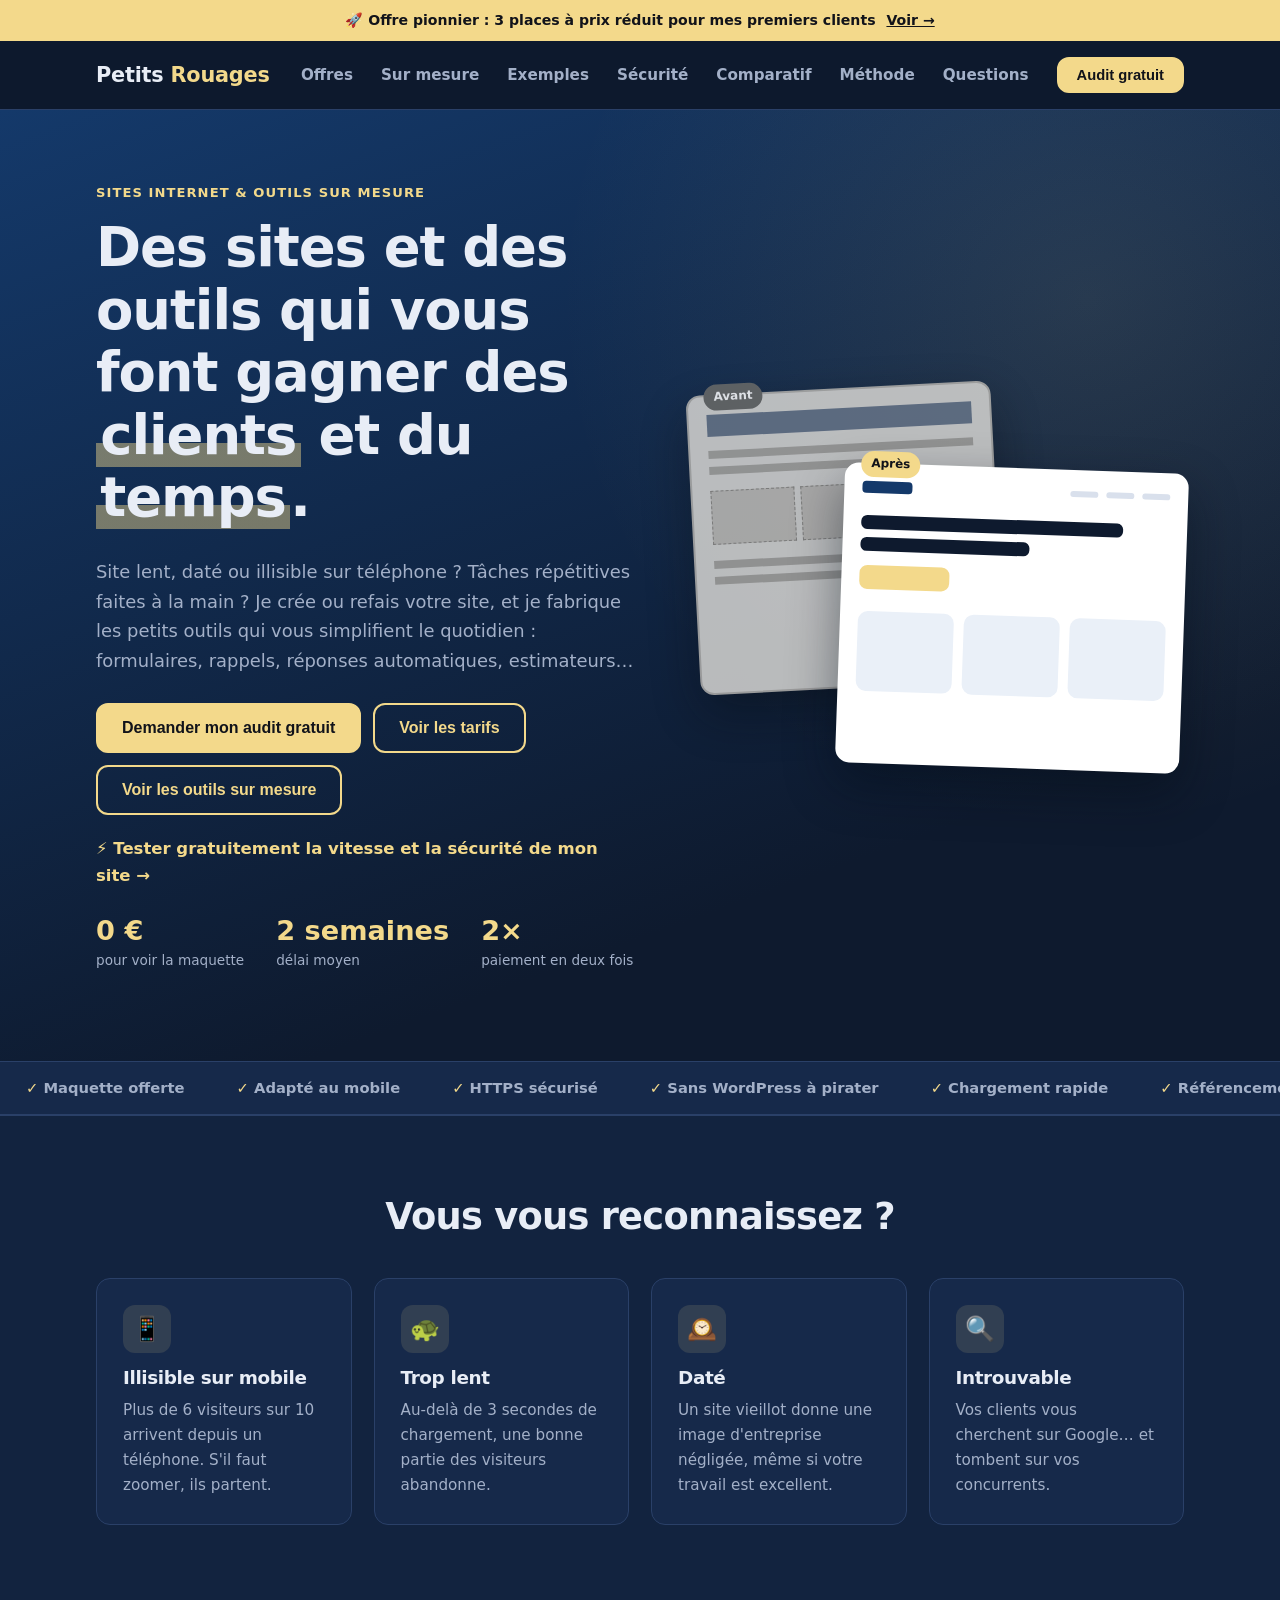
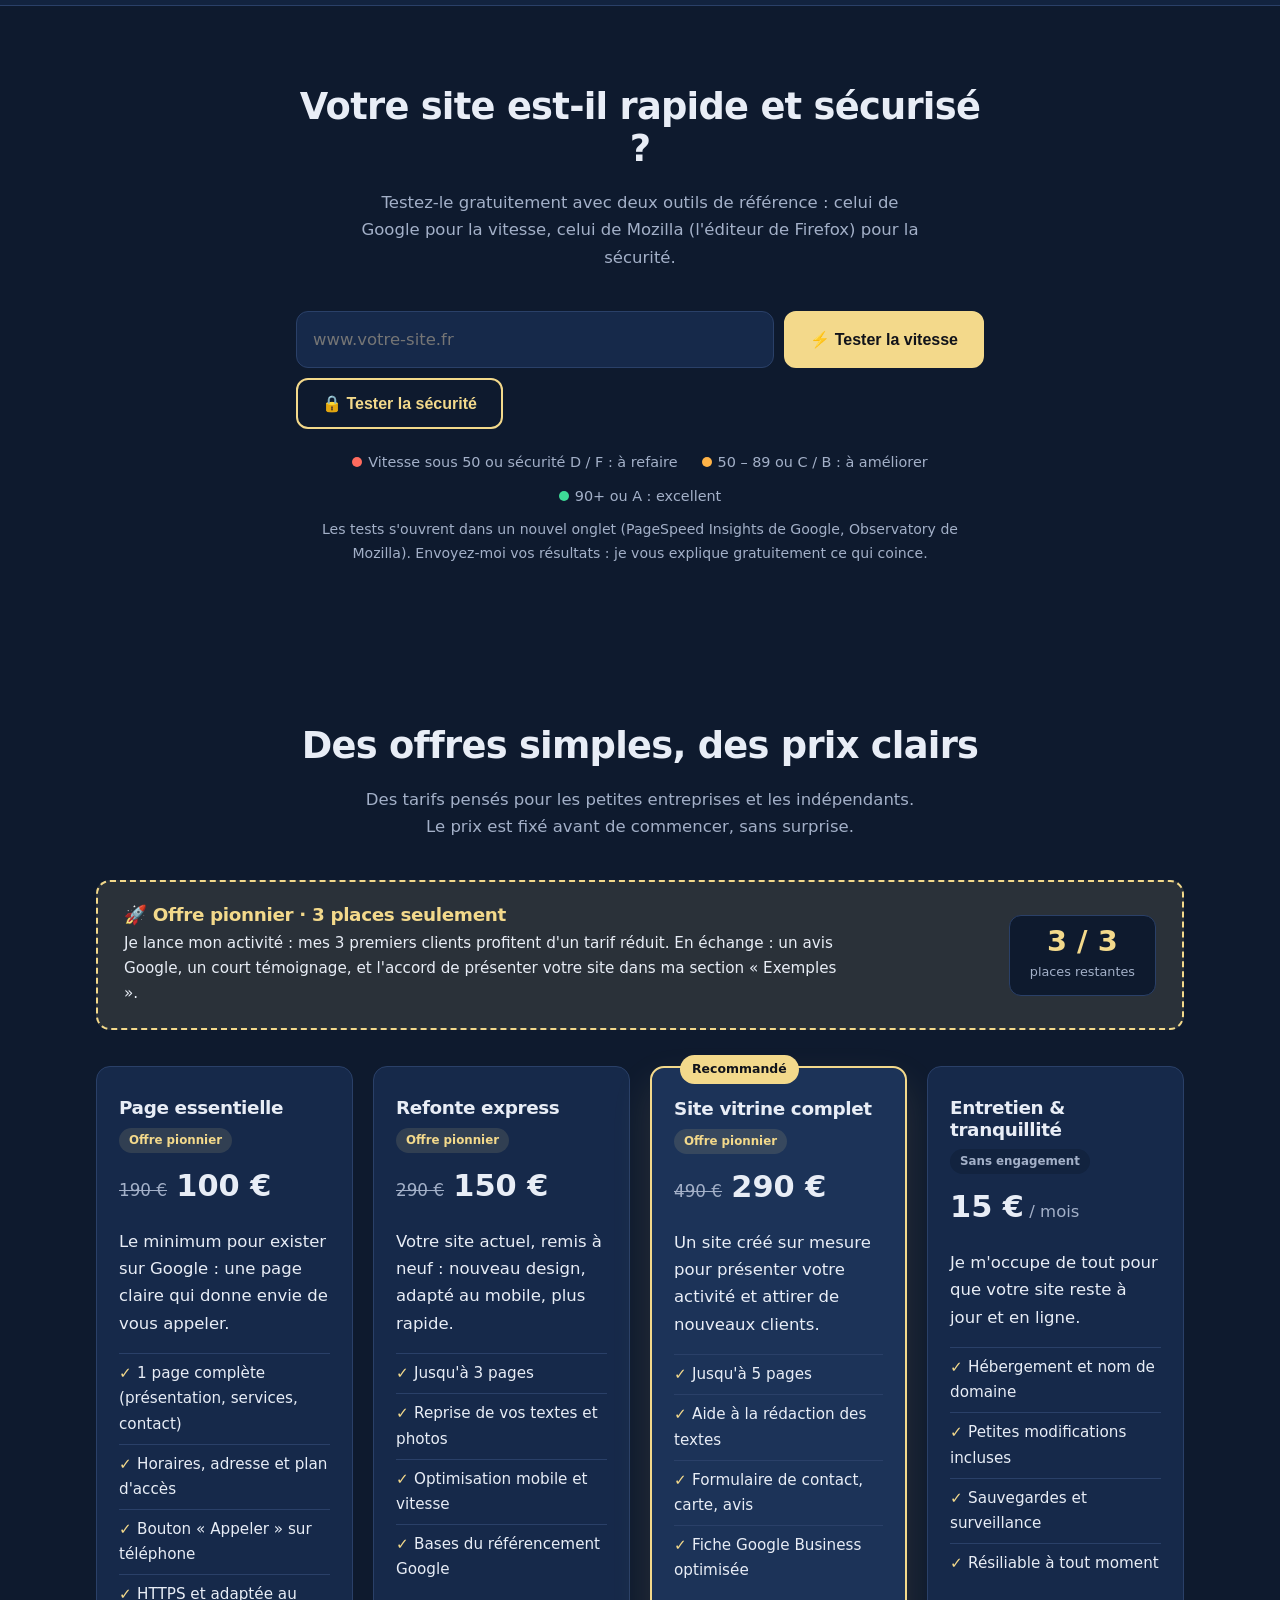
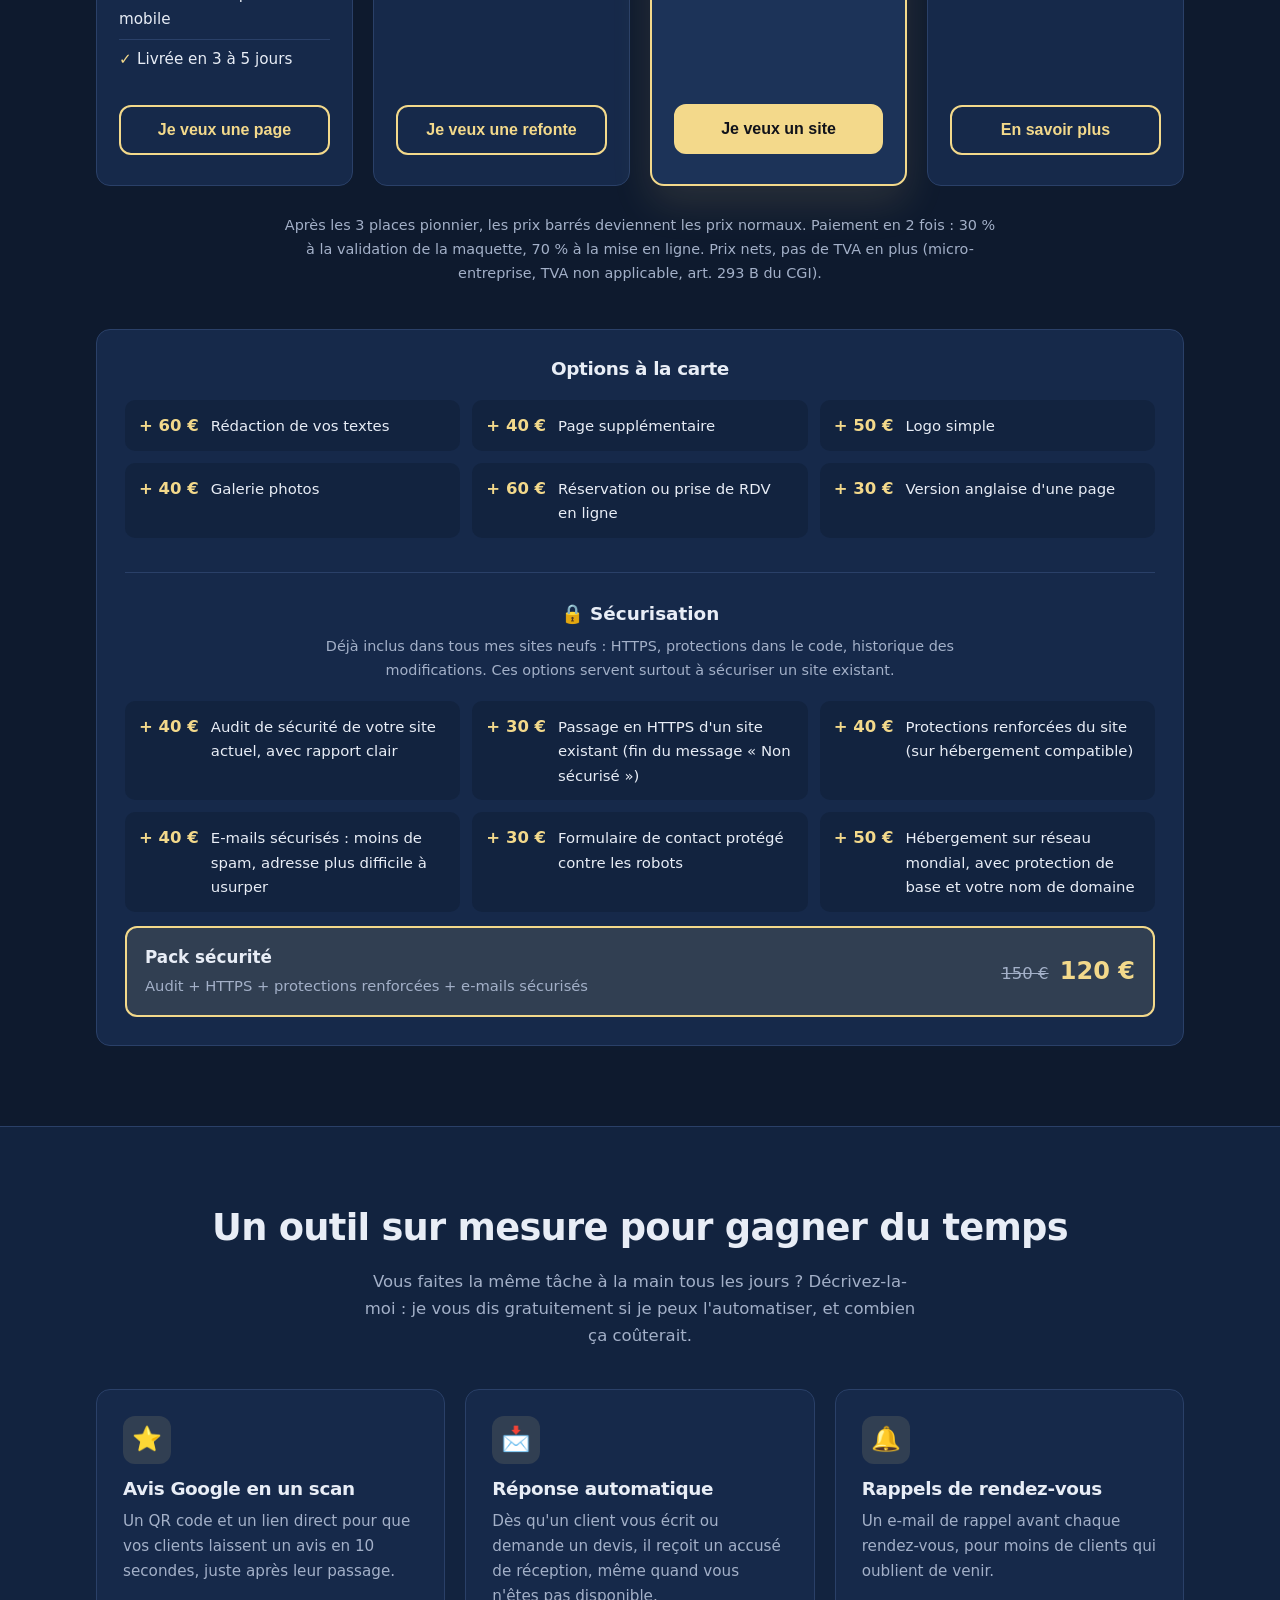
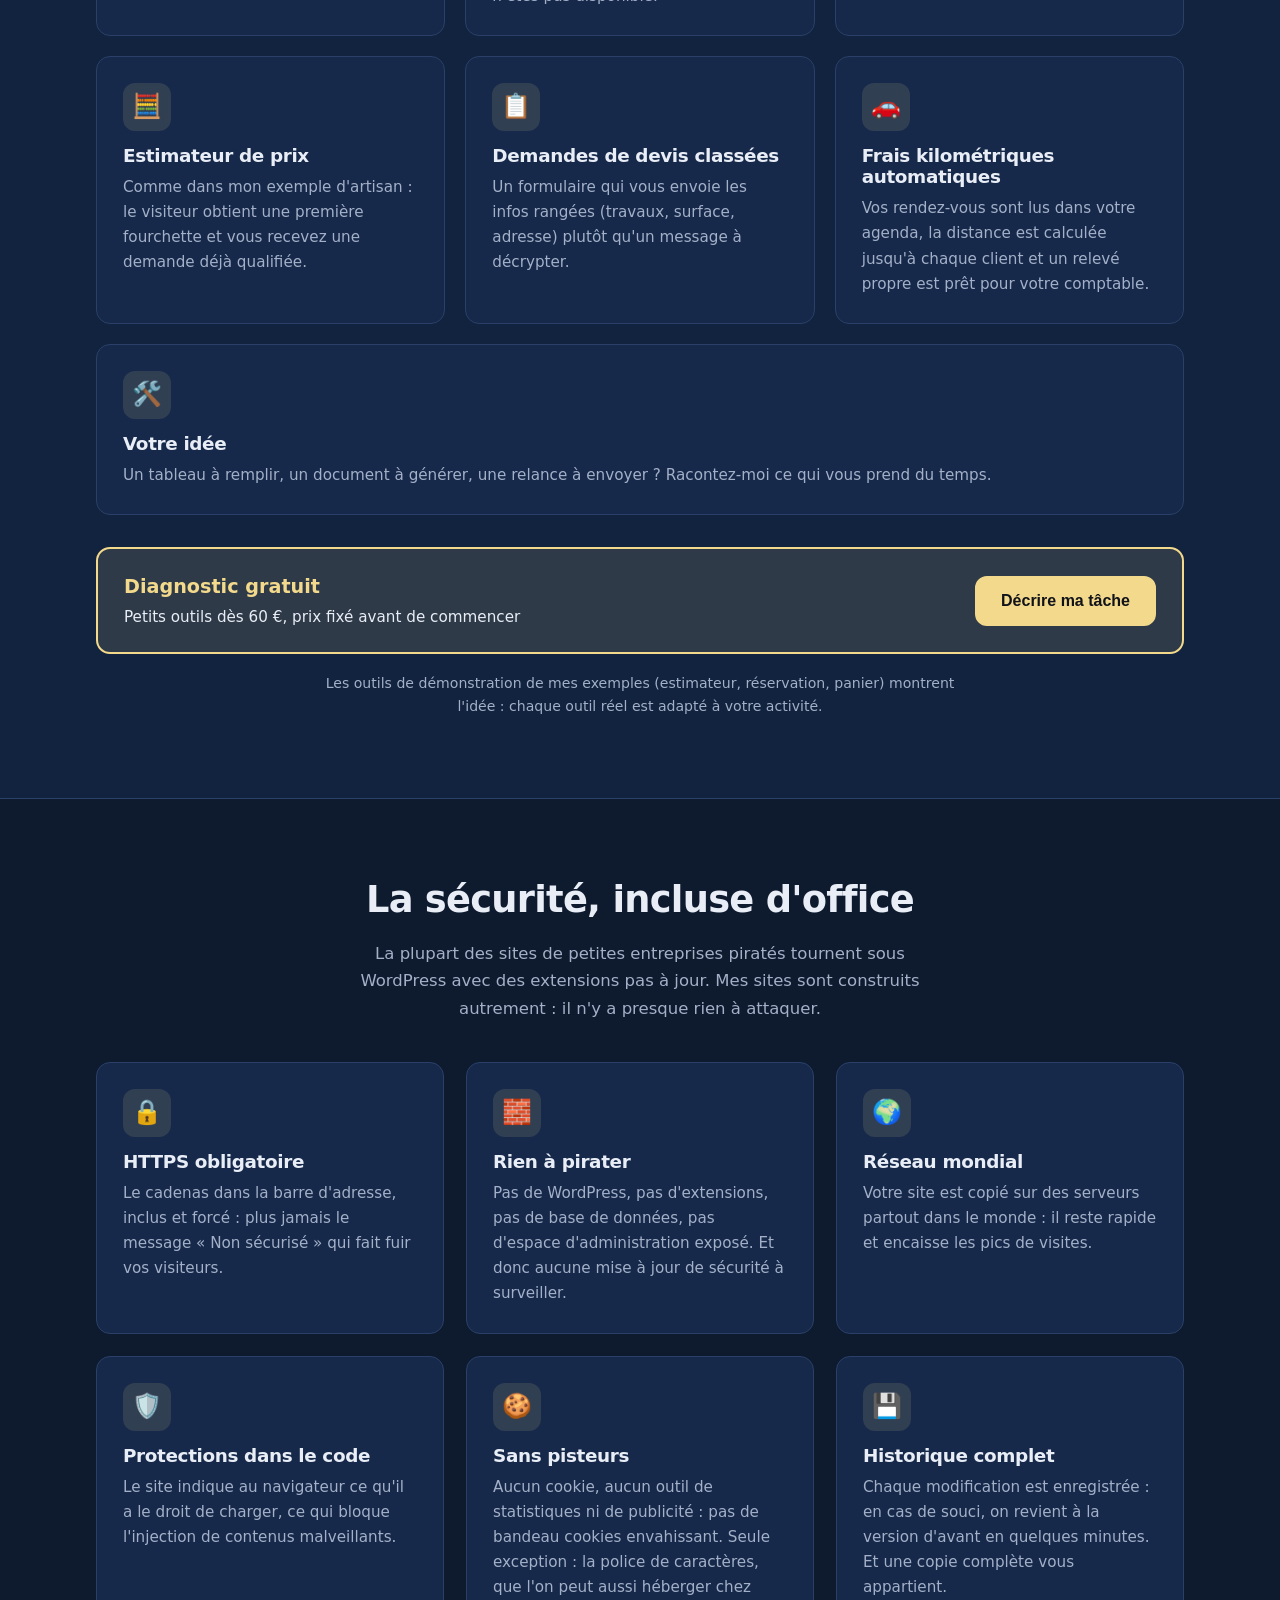
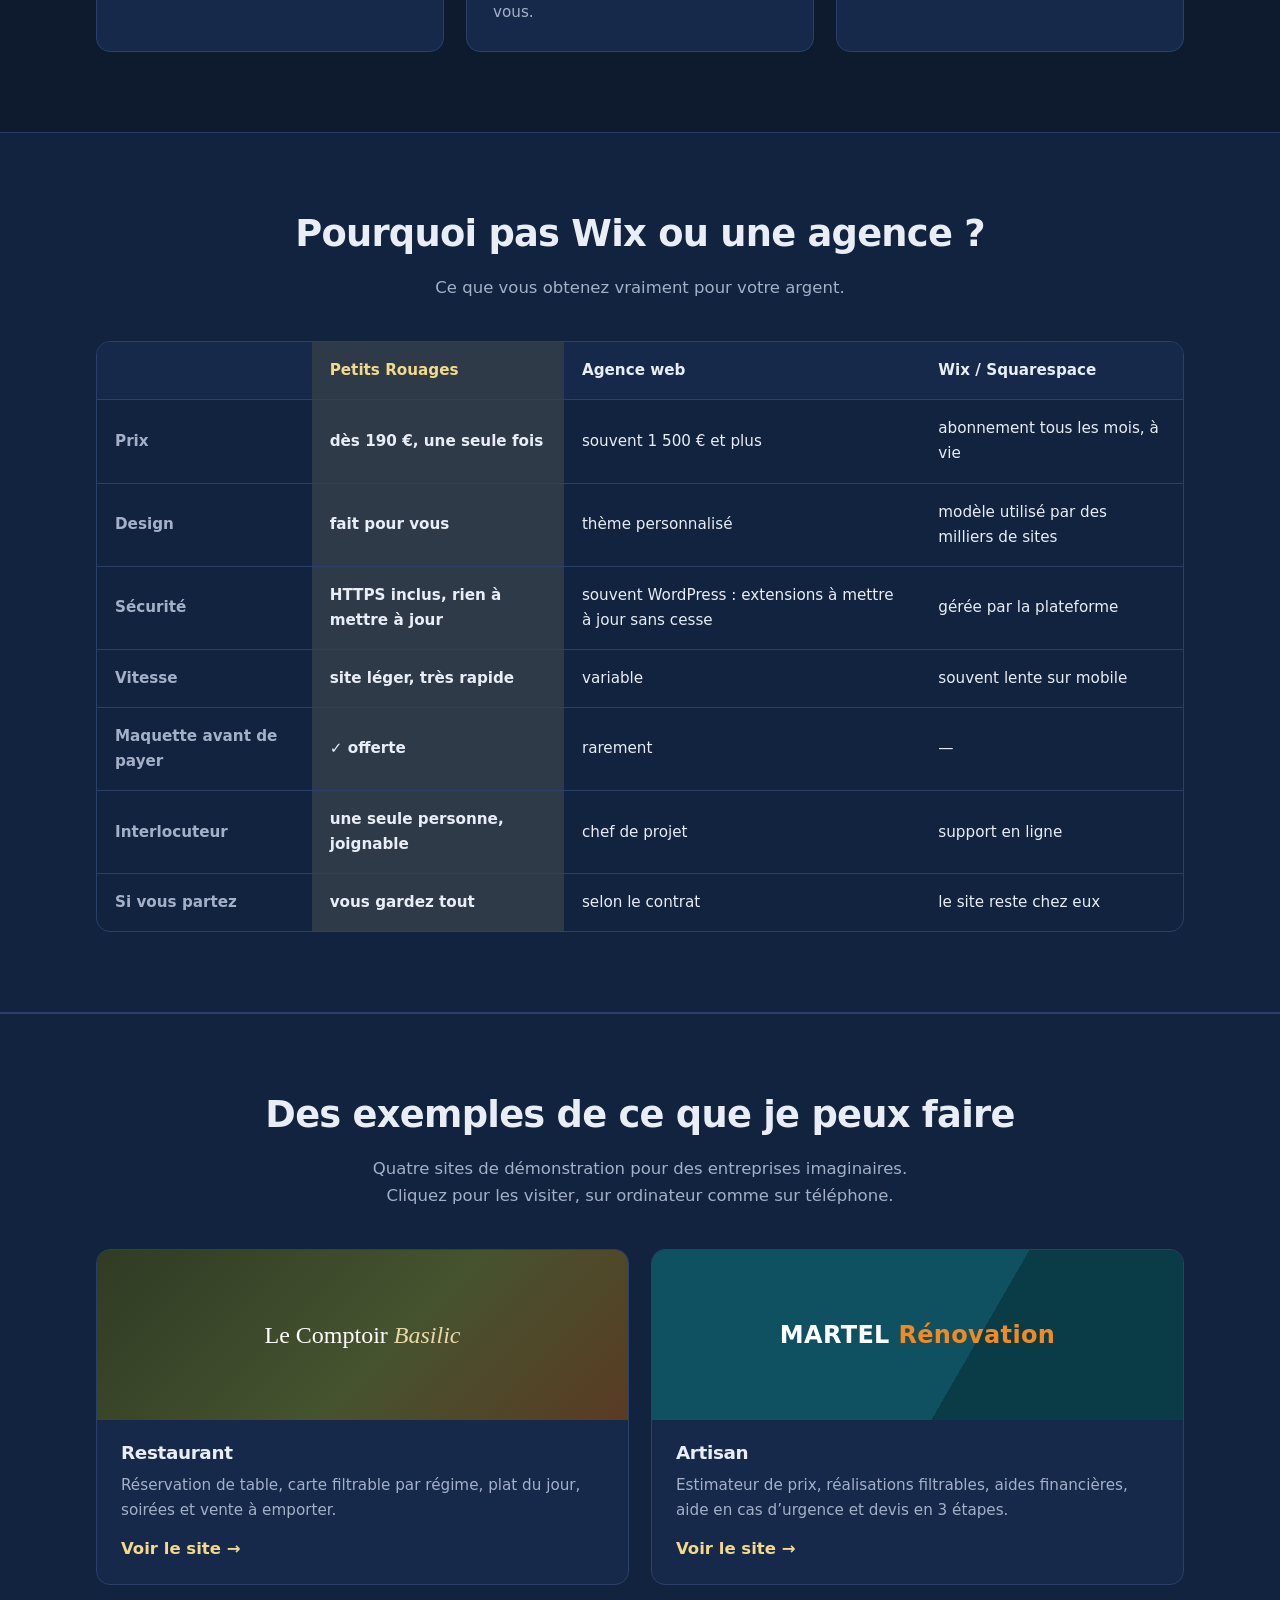
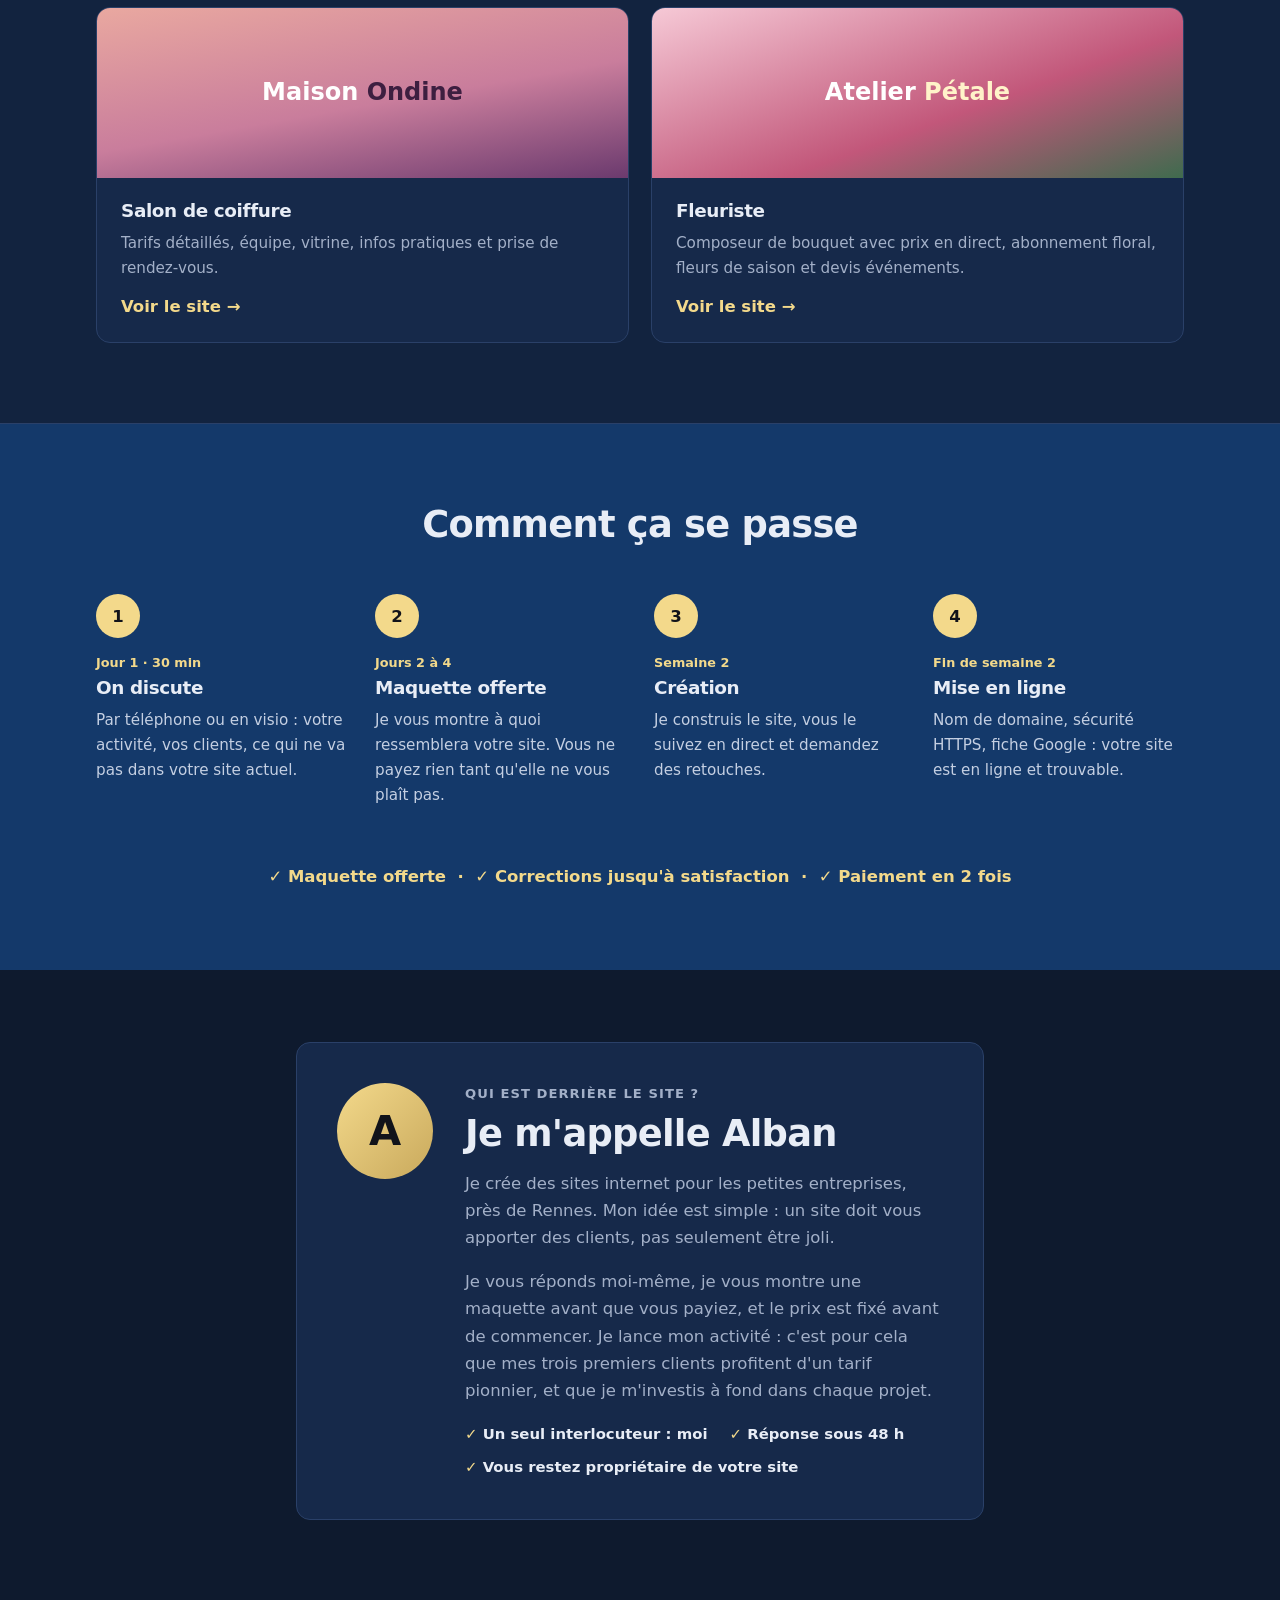
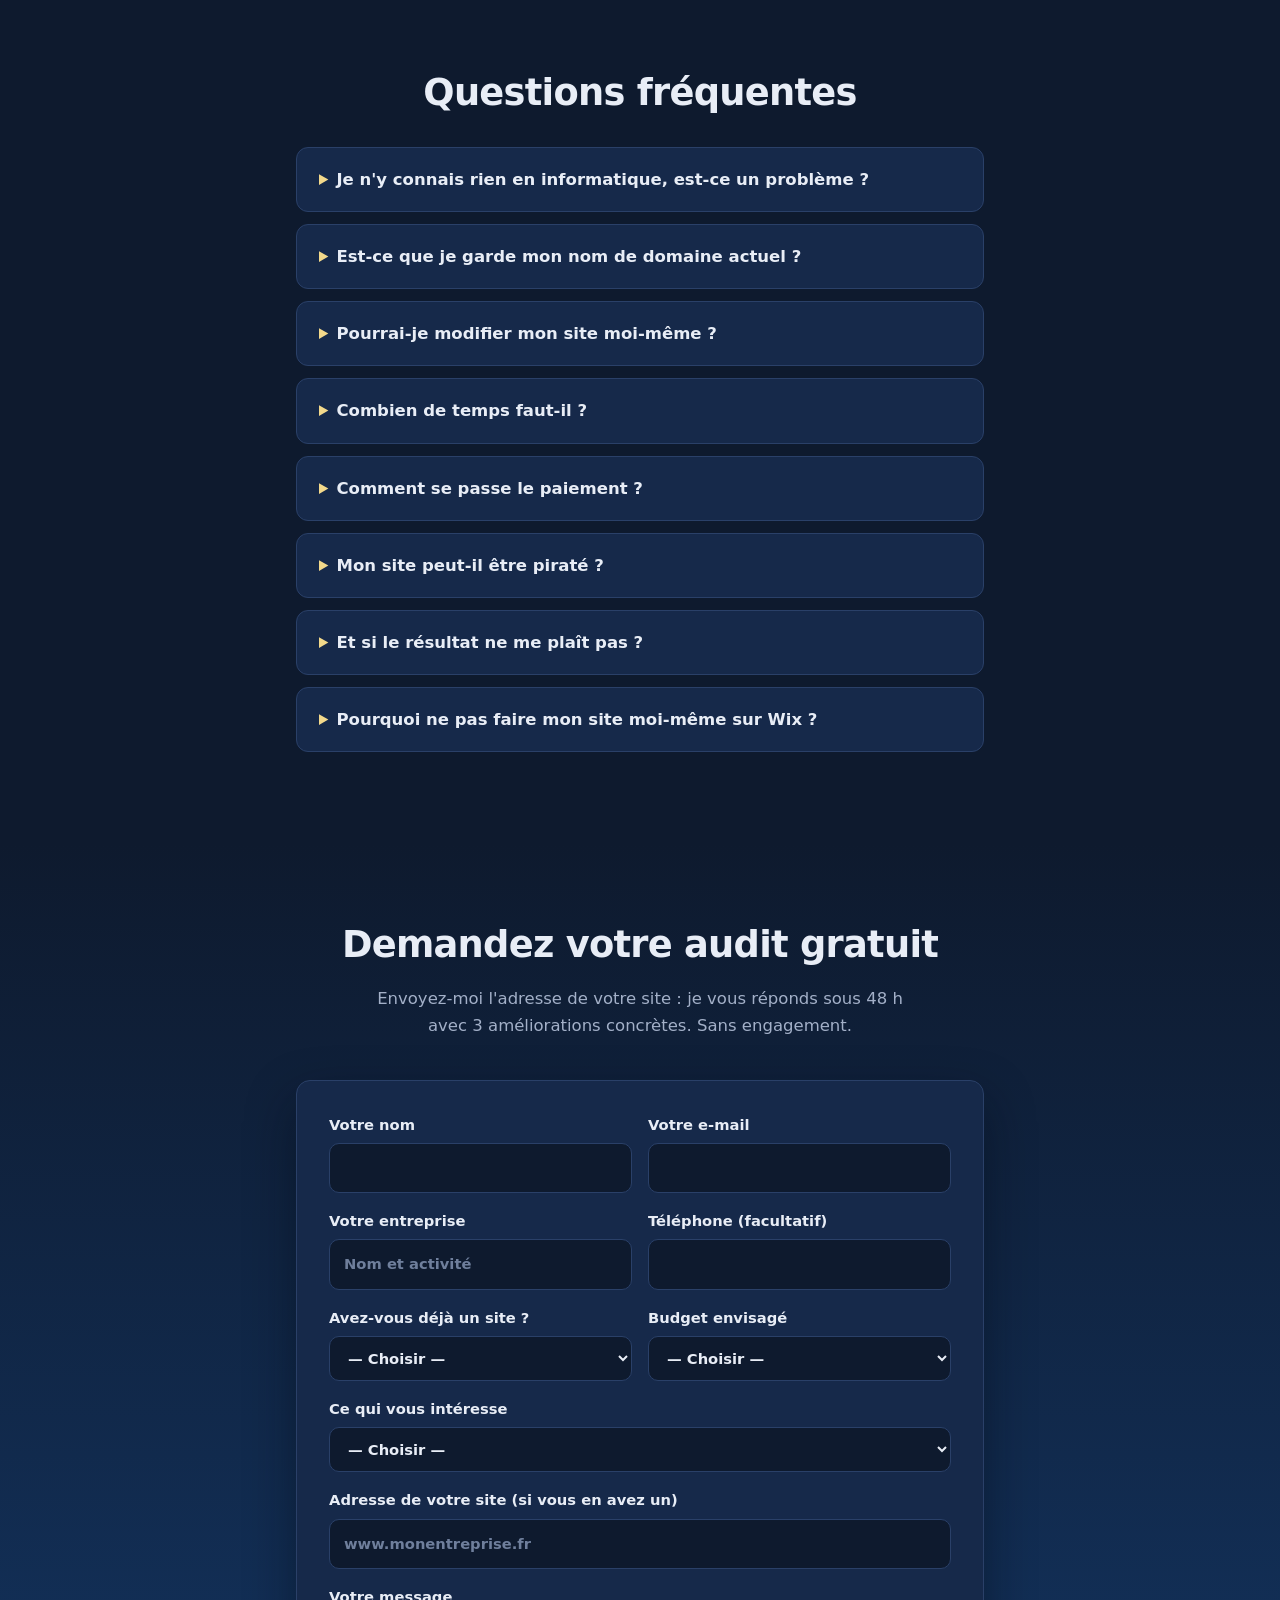
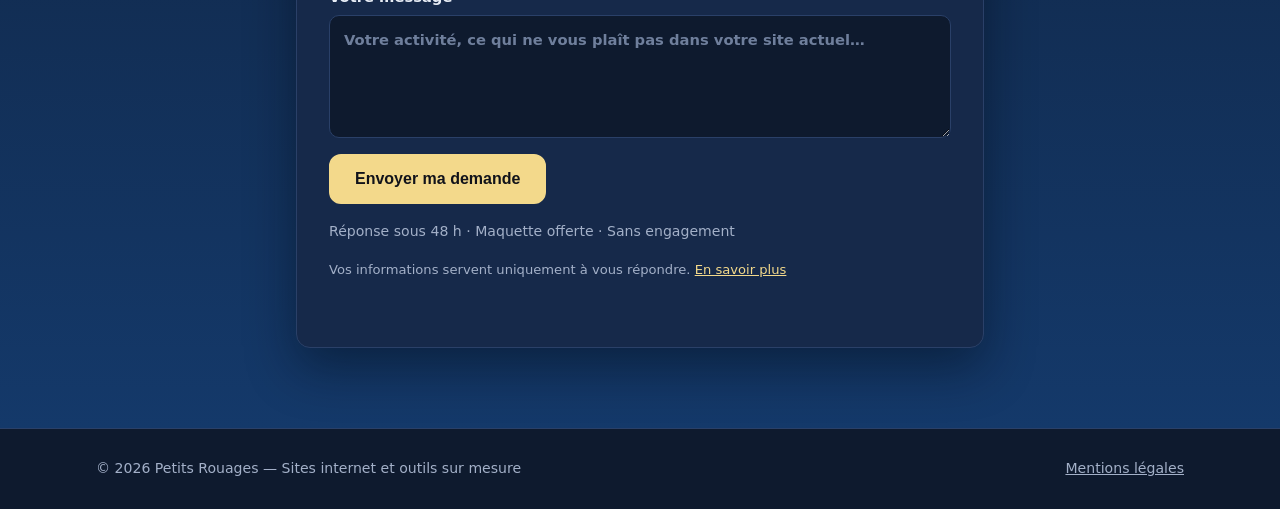
==== commit 7428eb9c: "Securite: texte Sans pisteurs exact (Google Fonts) et mention dans les mentions legales Co-Authored-" ====
--- a/index.html
+++ b/index.html
@@ -263,7 +263,7 @@
           <article class="card"><div class="icon">🧱</div><h3>Rien à pirater</h3><p>Pas de WordPress, pas d'extensions, pas de base de données, pas d'espace d'administration exposé. Et donc aucune mise à jour de sécurité à surveiller.</p></article>
           <article class="card"><div class="icon">🌍</div><h3>Réseau mondial</h3><p>Votre site est copié sur des serveurs partout dans le monde : il reste rapide et encaisse les pics de visites.</p></article>
           <article class="card"><div class="icon">🛡️</div><h3>Protections dans le code</h3><p>Le site indique au navigateur ce qu'il a le droit de charger, ce qui bloque l'injection de contenus malveillants.</p></article>
-          <article class="card"><div class="icon">🍪</div><h3>Sans pisteurs</h3><p>Aucun cookie publicitaire : vos visiteurs ne sont pas suivis, et vous n'avez pas besoin de bandeau cookies envahissant.</p></article>
+          <article class="card"><div class="icon">🍪</div><h3>Sans pisteurs</h3><p>Aucun cookie, aucun outil de statistiques ni de publicité : pas de bandeau cookies envahissant. Seule exception : la police de caractères, que l'on peut aussi héberger chez vous.</p></article>
           <article class="card"><div class="icon">💾</div><h3>Historique complet</h3><p>Chaque modification est enregistrée : en cas de souci, on revient à la version d'avant en quelques minutes. Et une copie complète vous appartient.</p></article>
         </div>
       </div>
@@ -449,6 +449,6 @@
     </div>
   </footer>
 
-  <script src="script.js?v=5"></script>
+  <script src="script.js?v=6"></script>
 </body>
 </html>
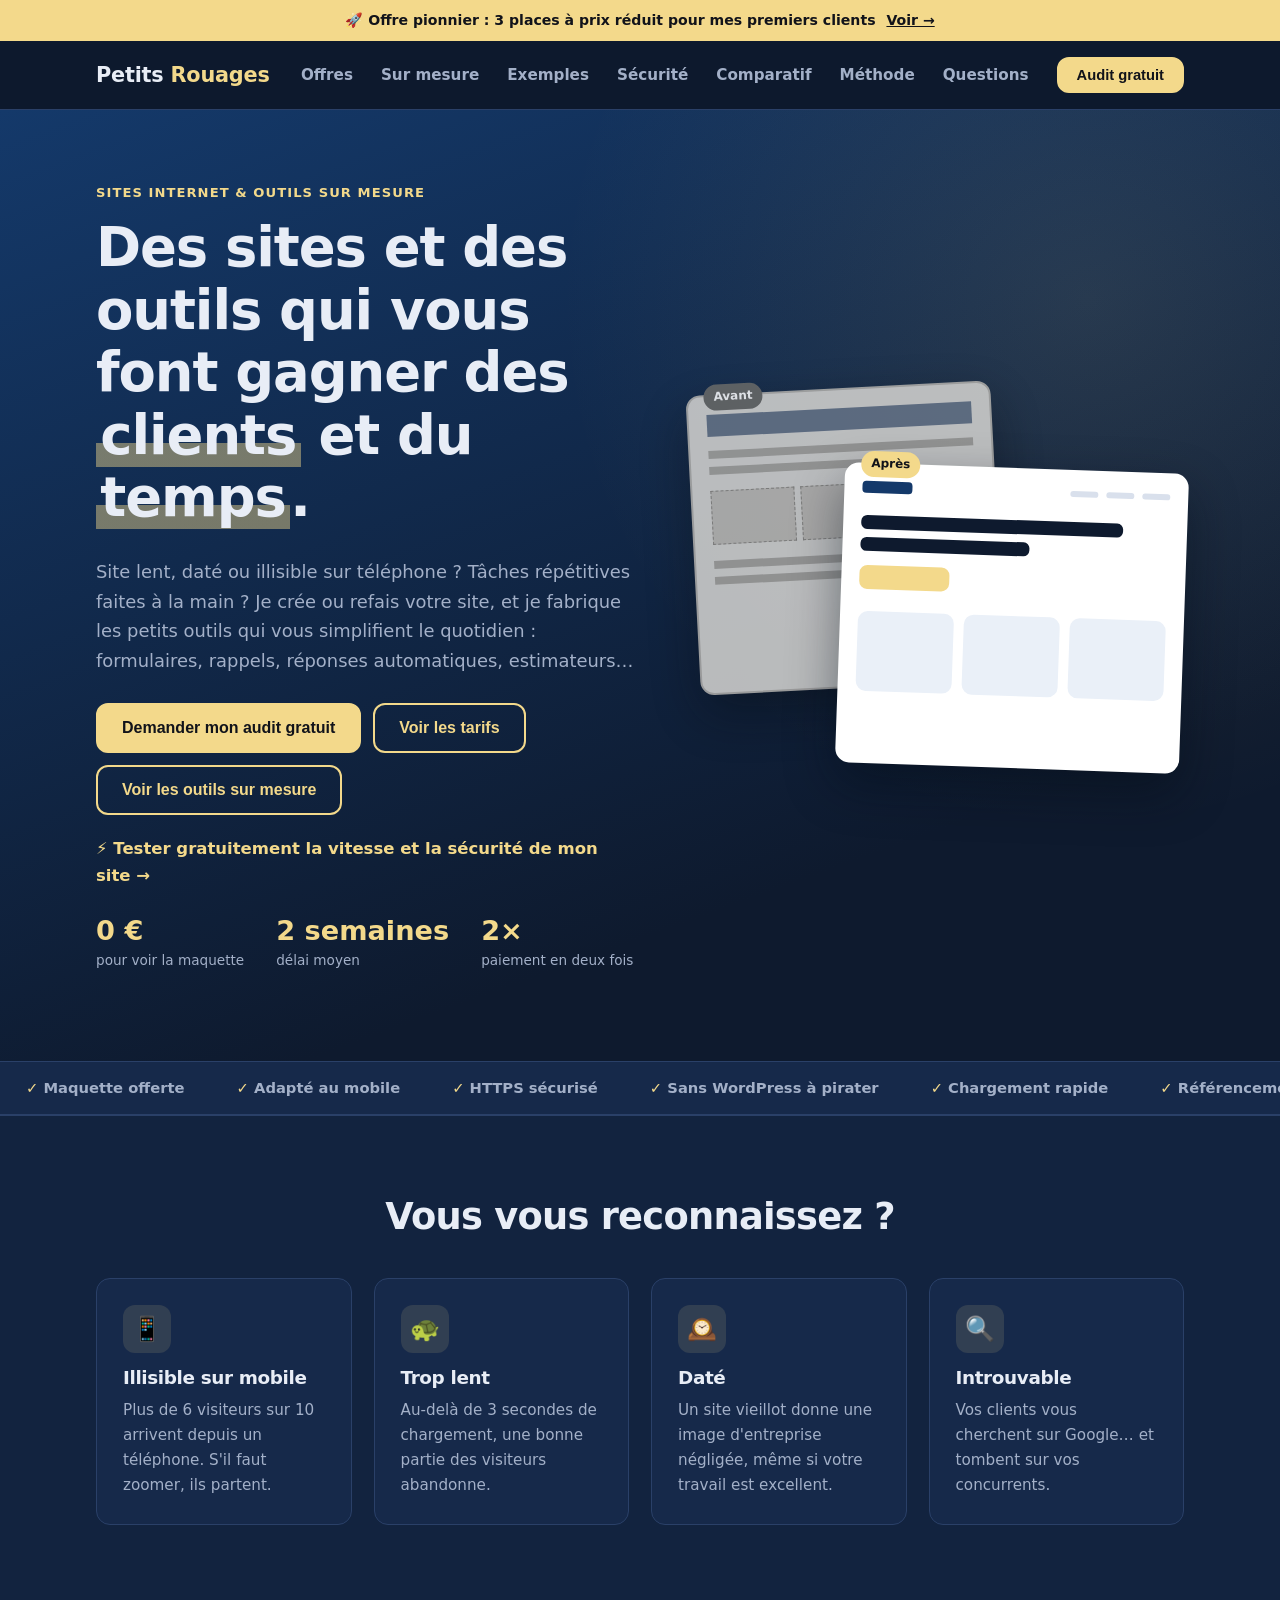
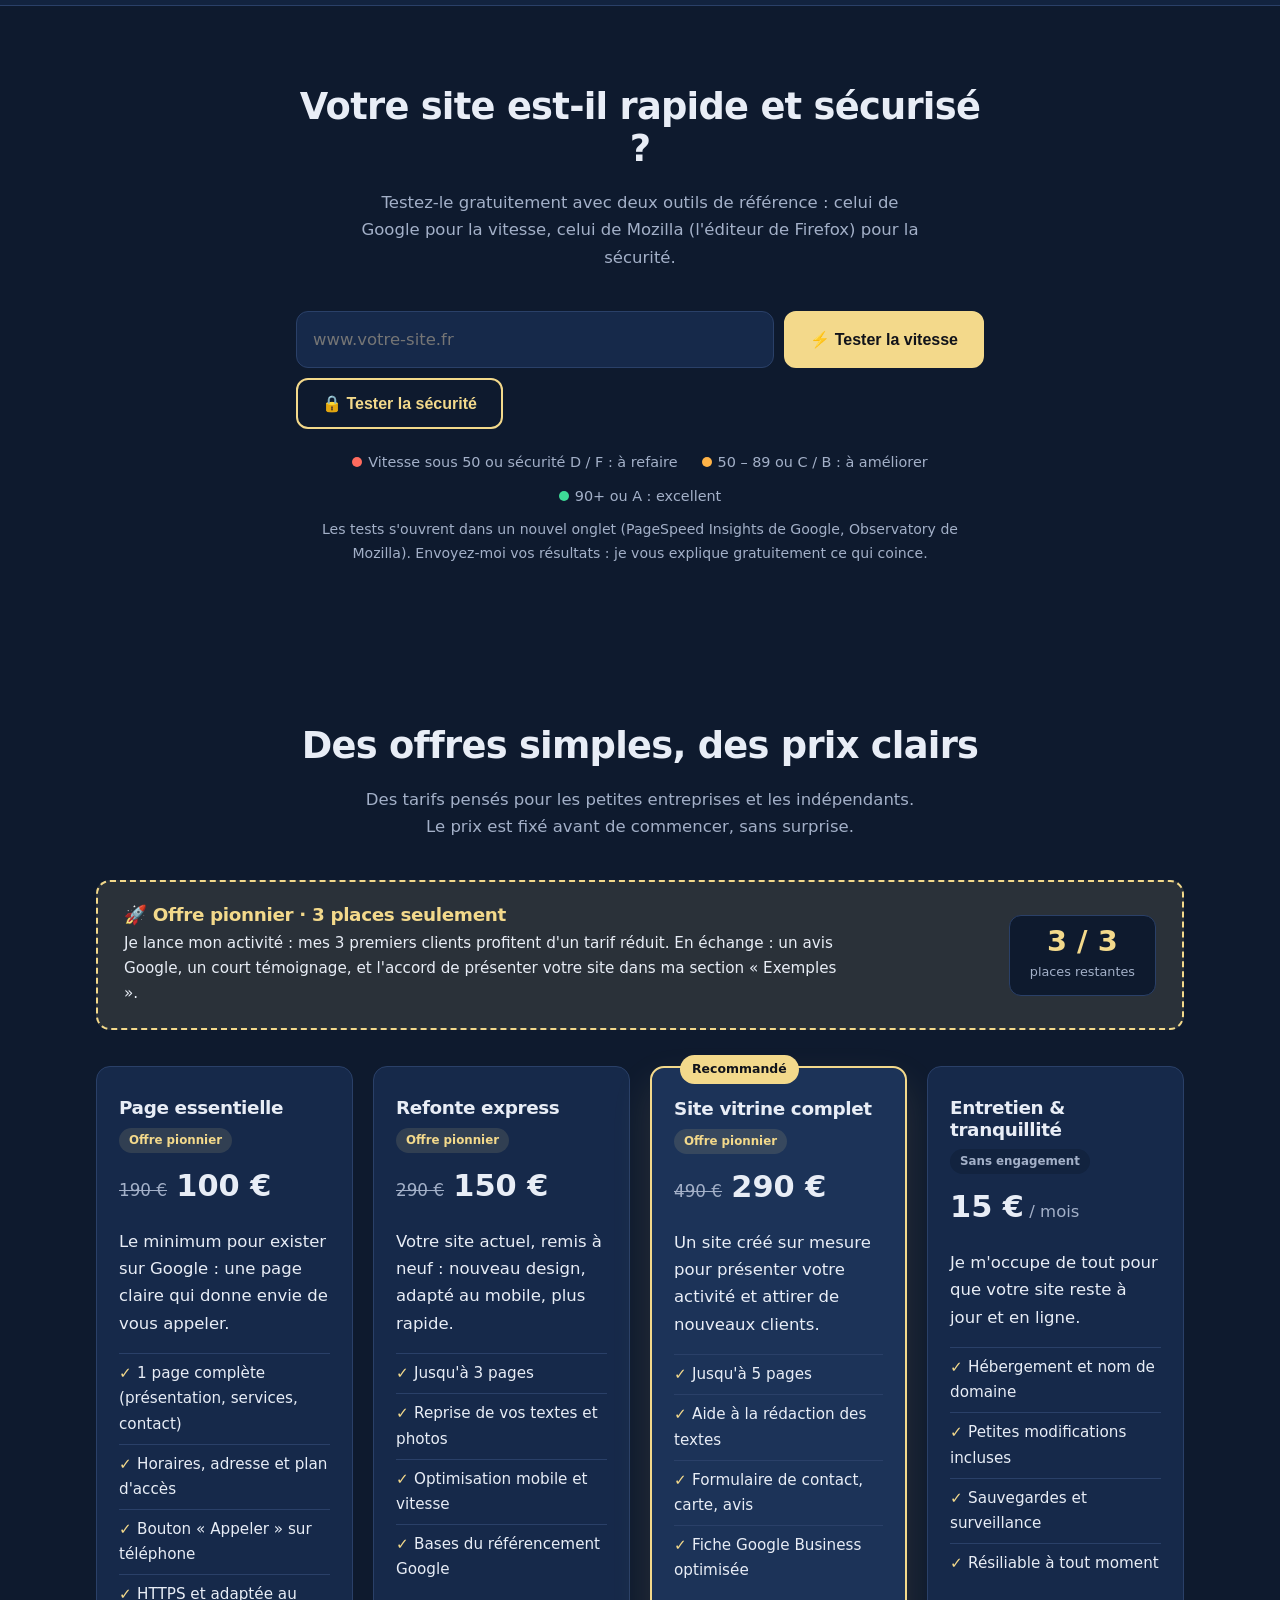
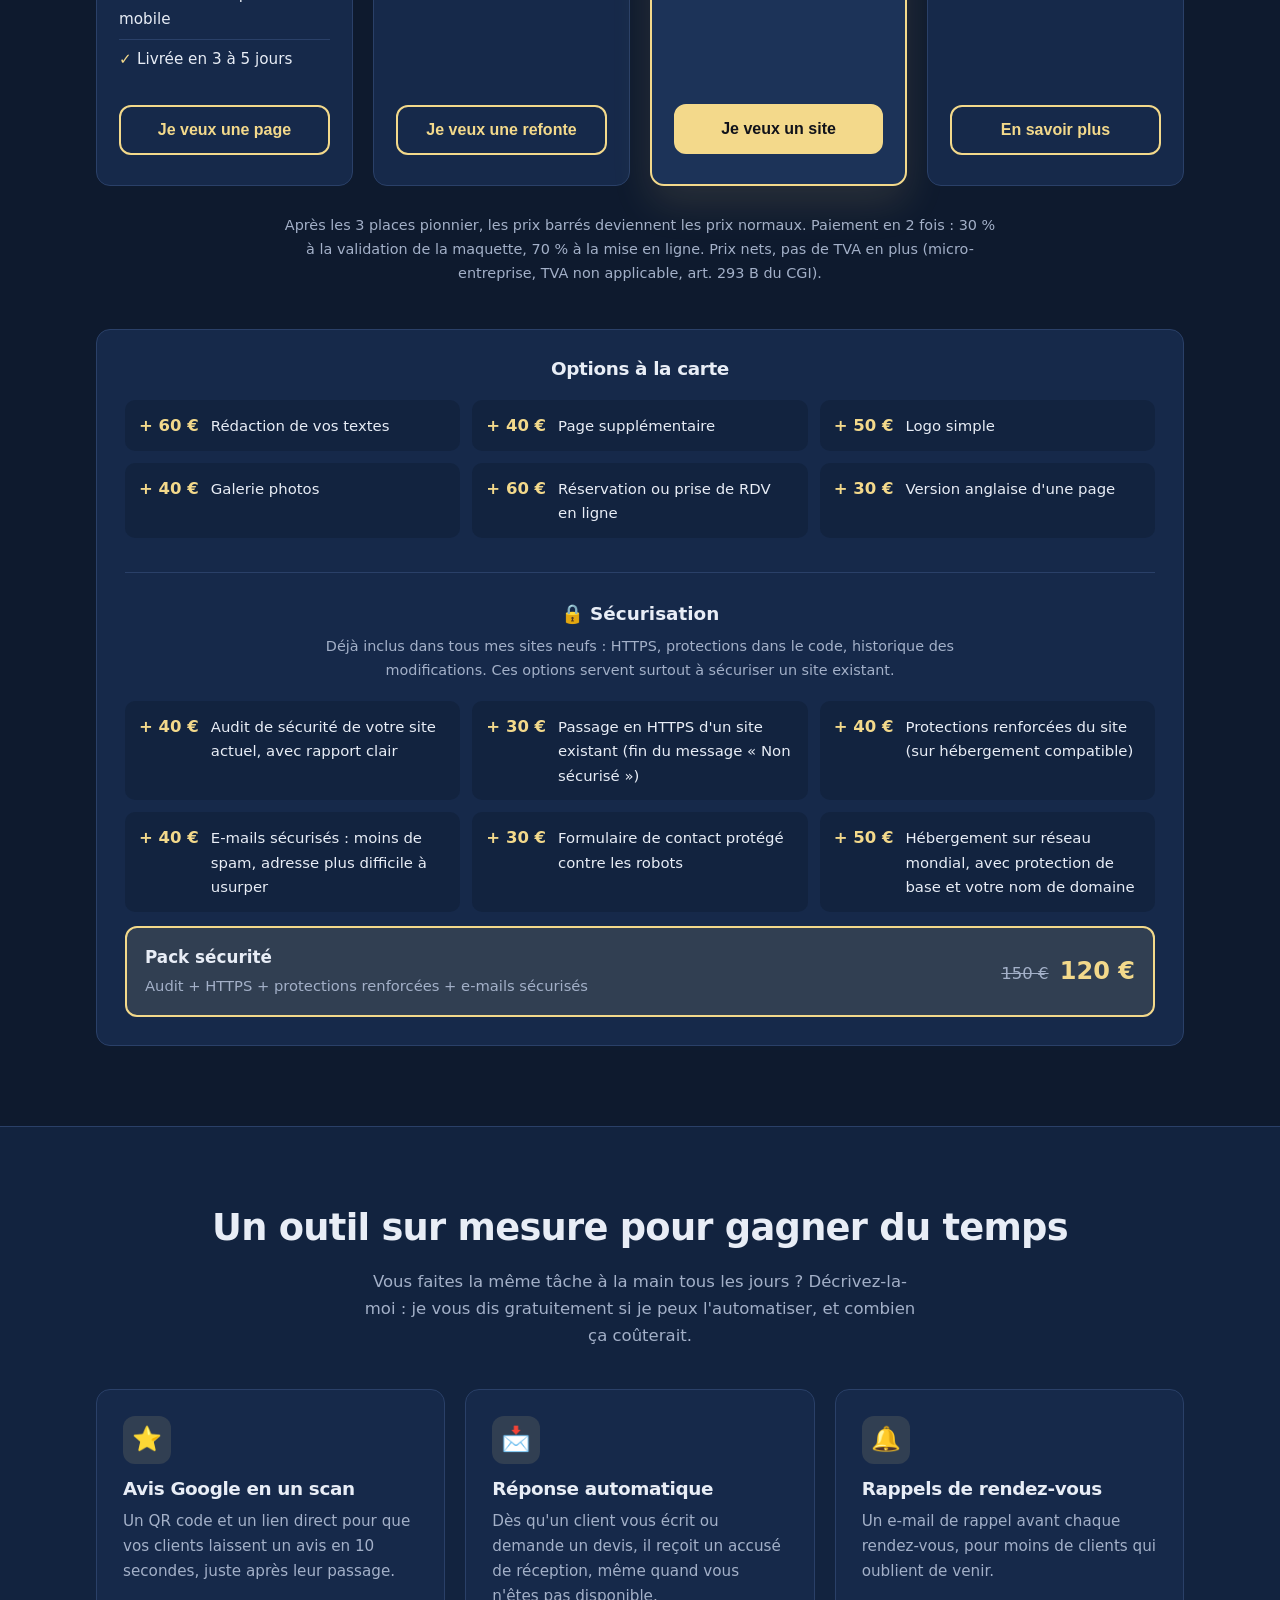
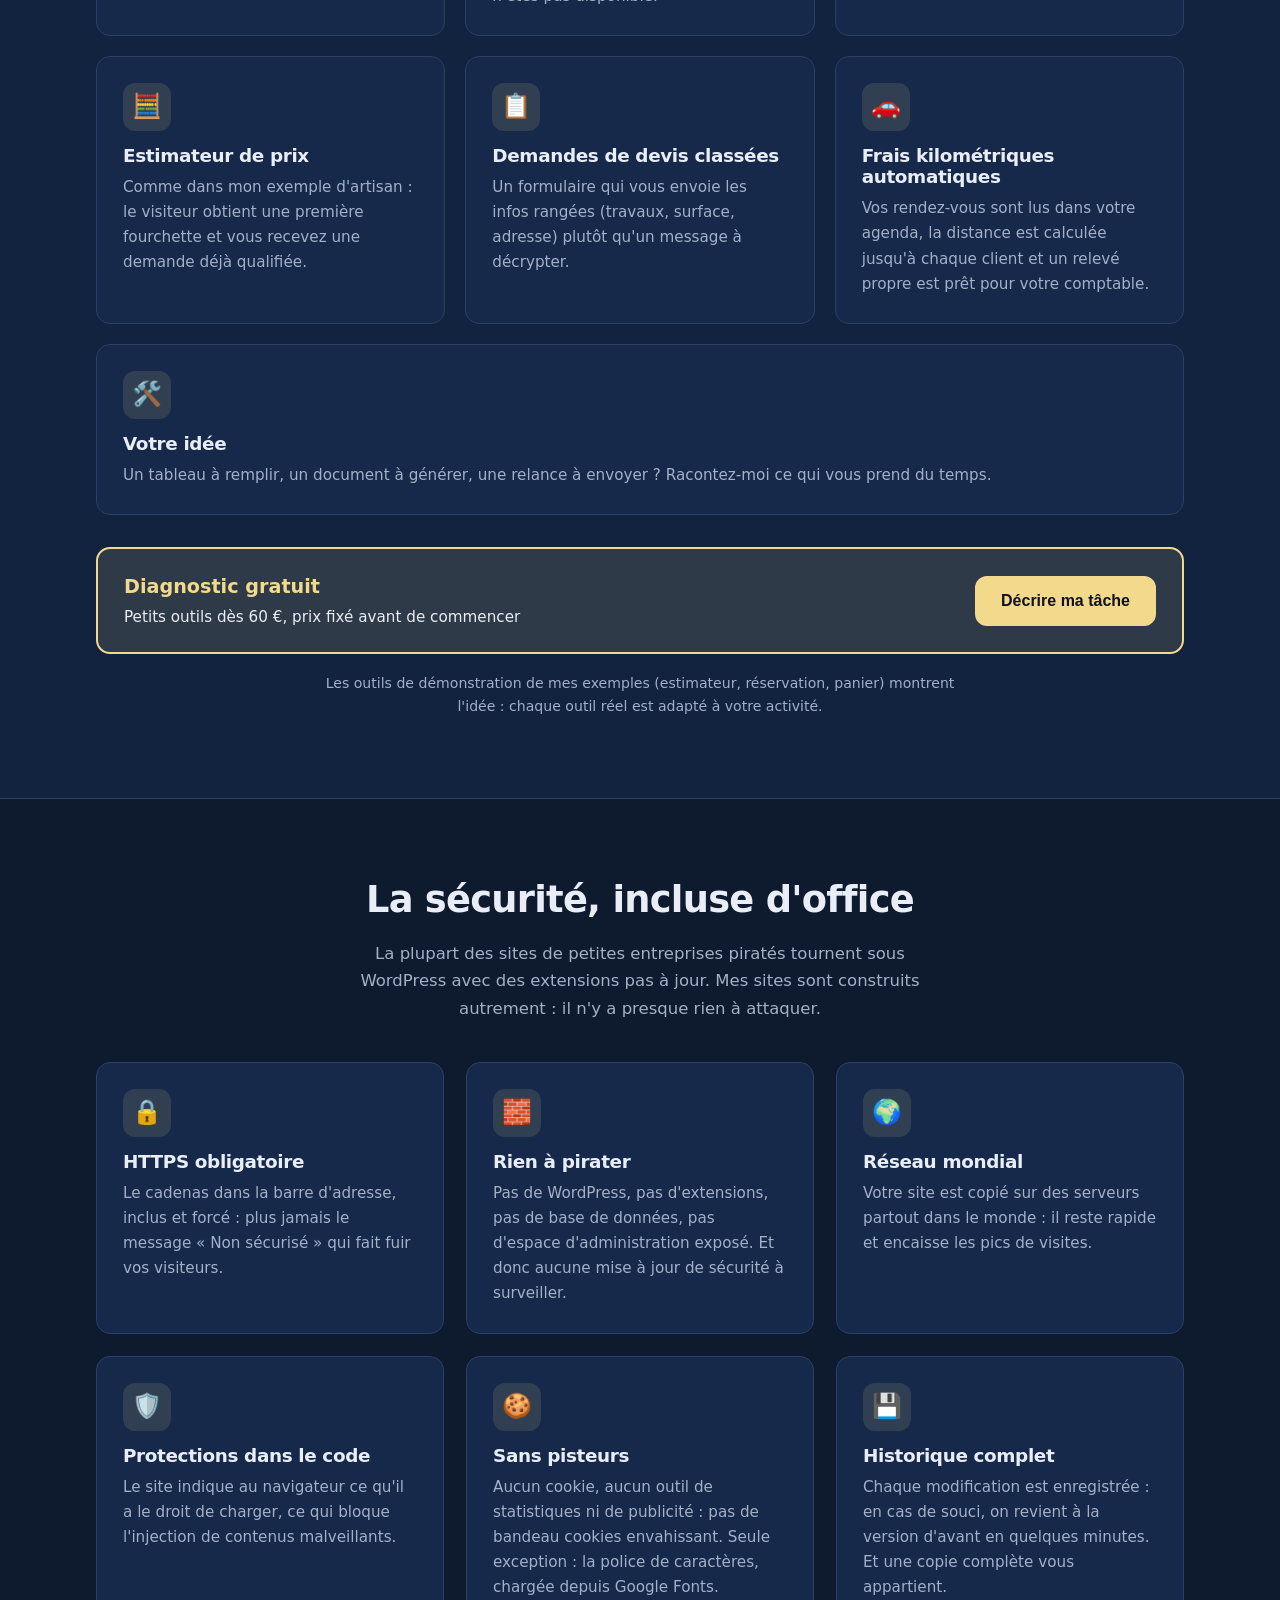
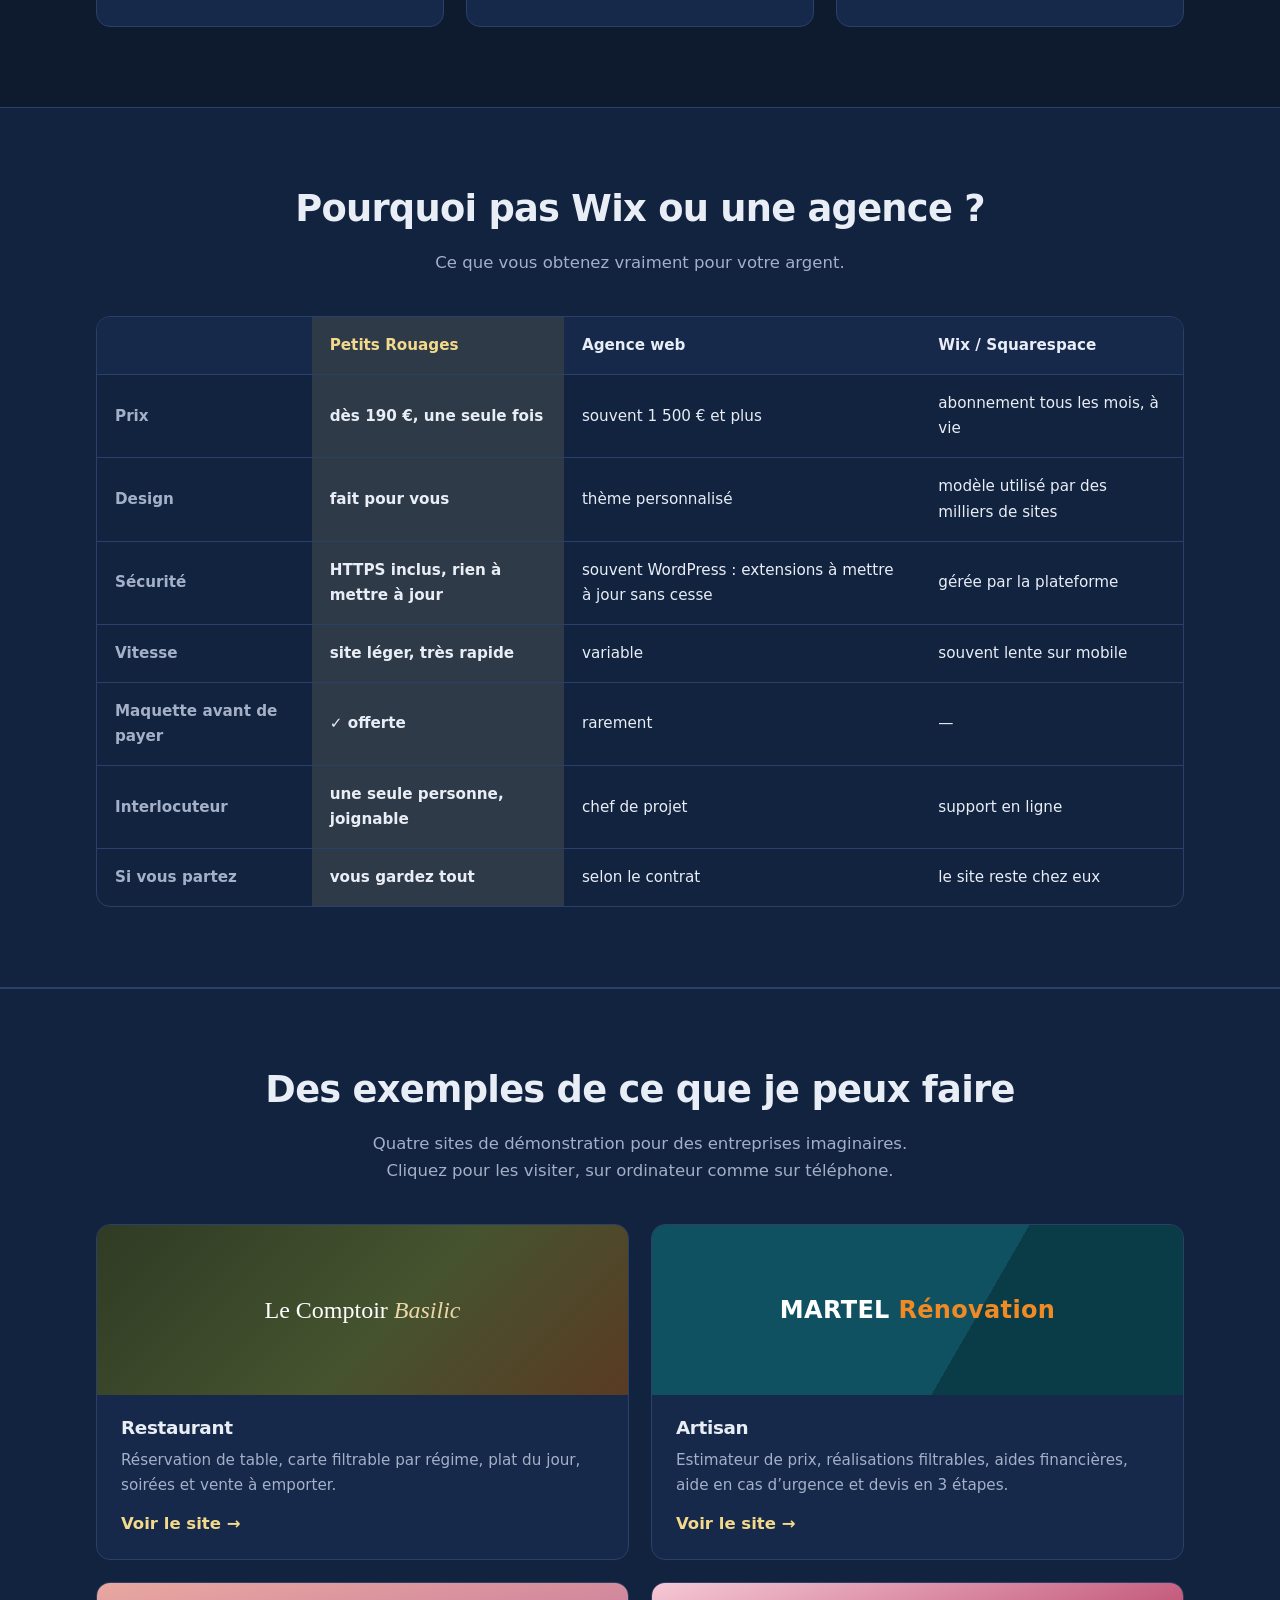
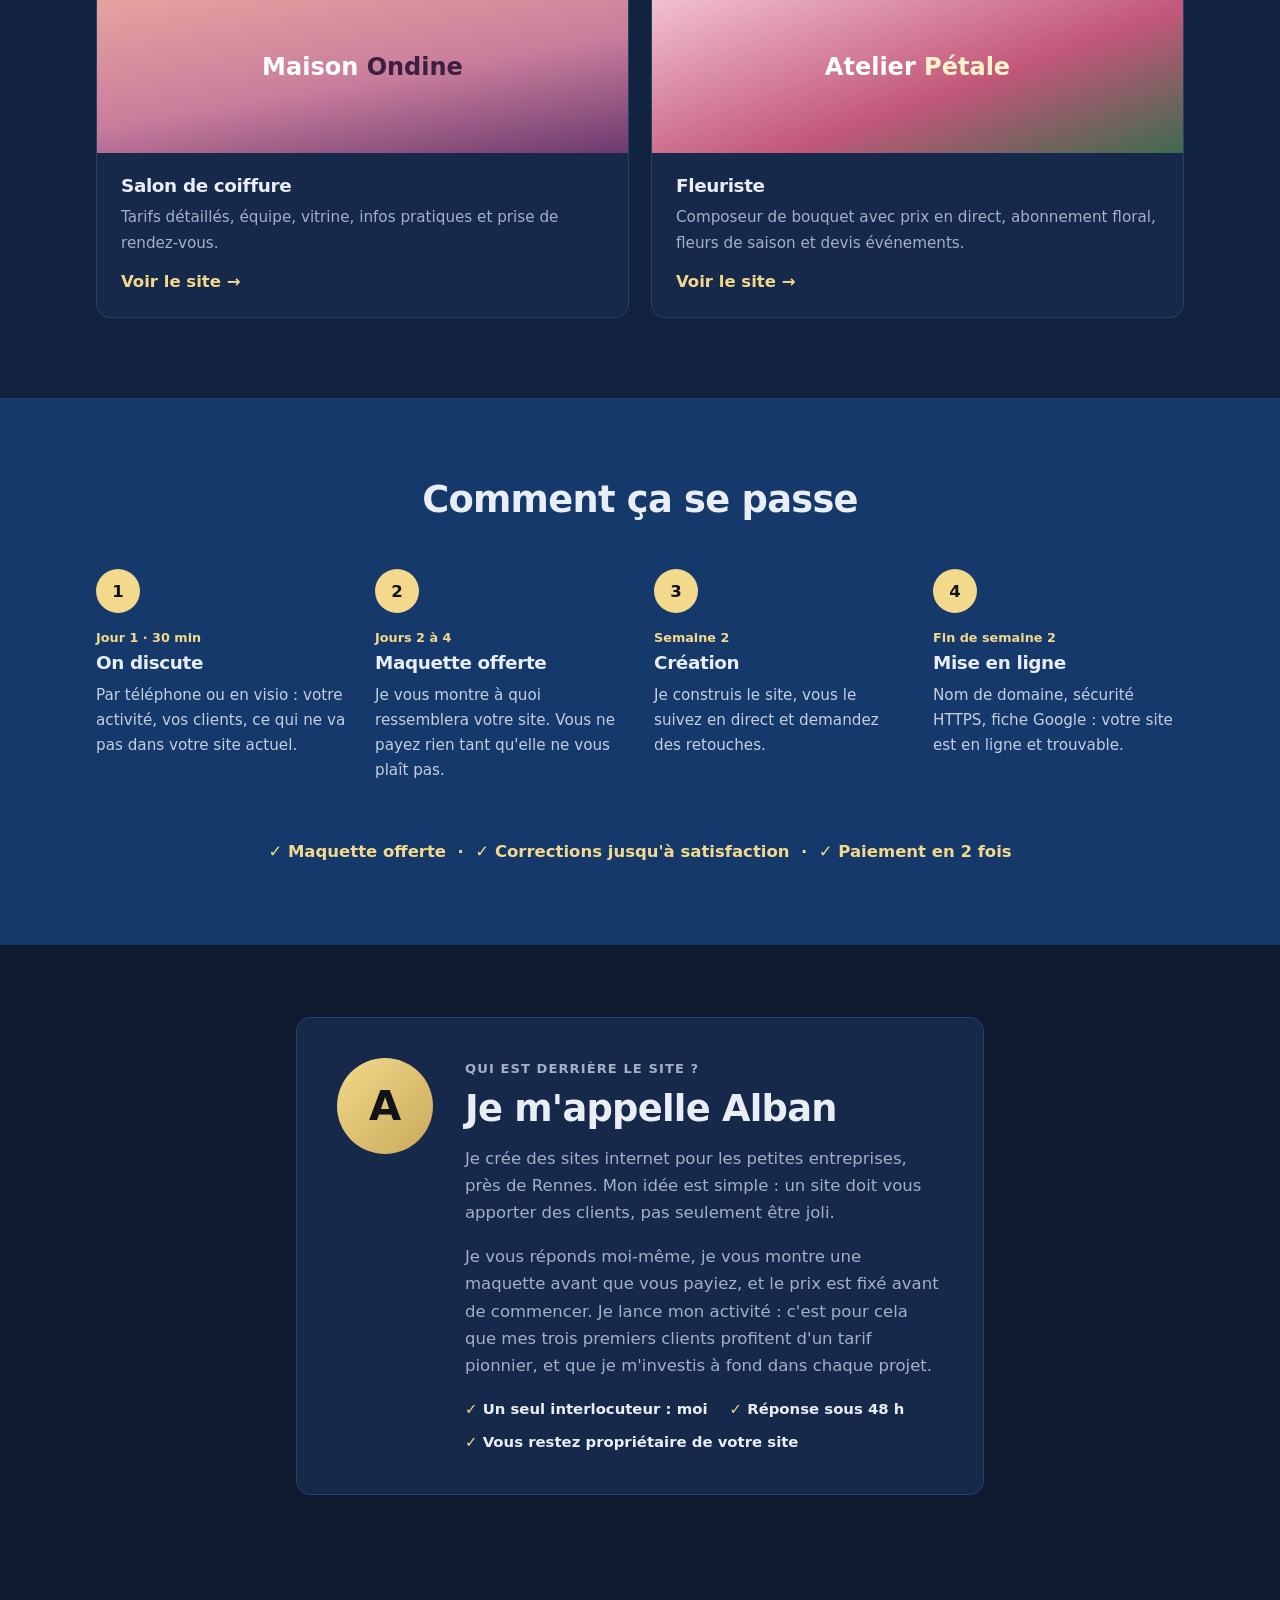
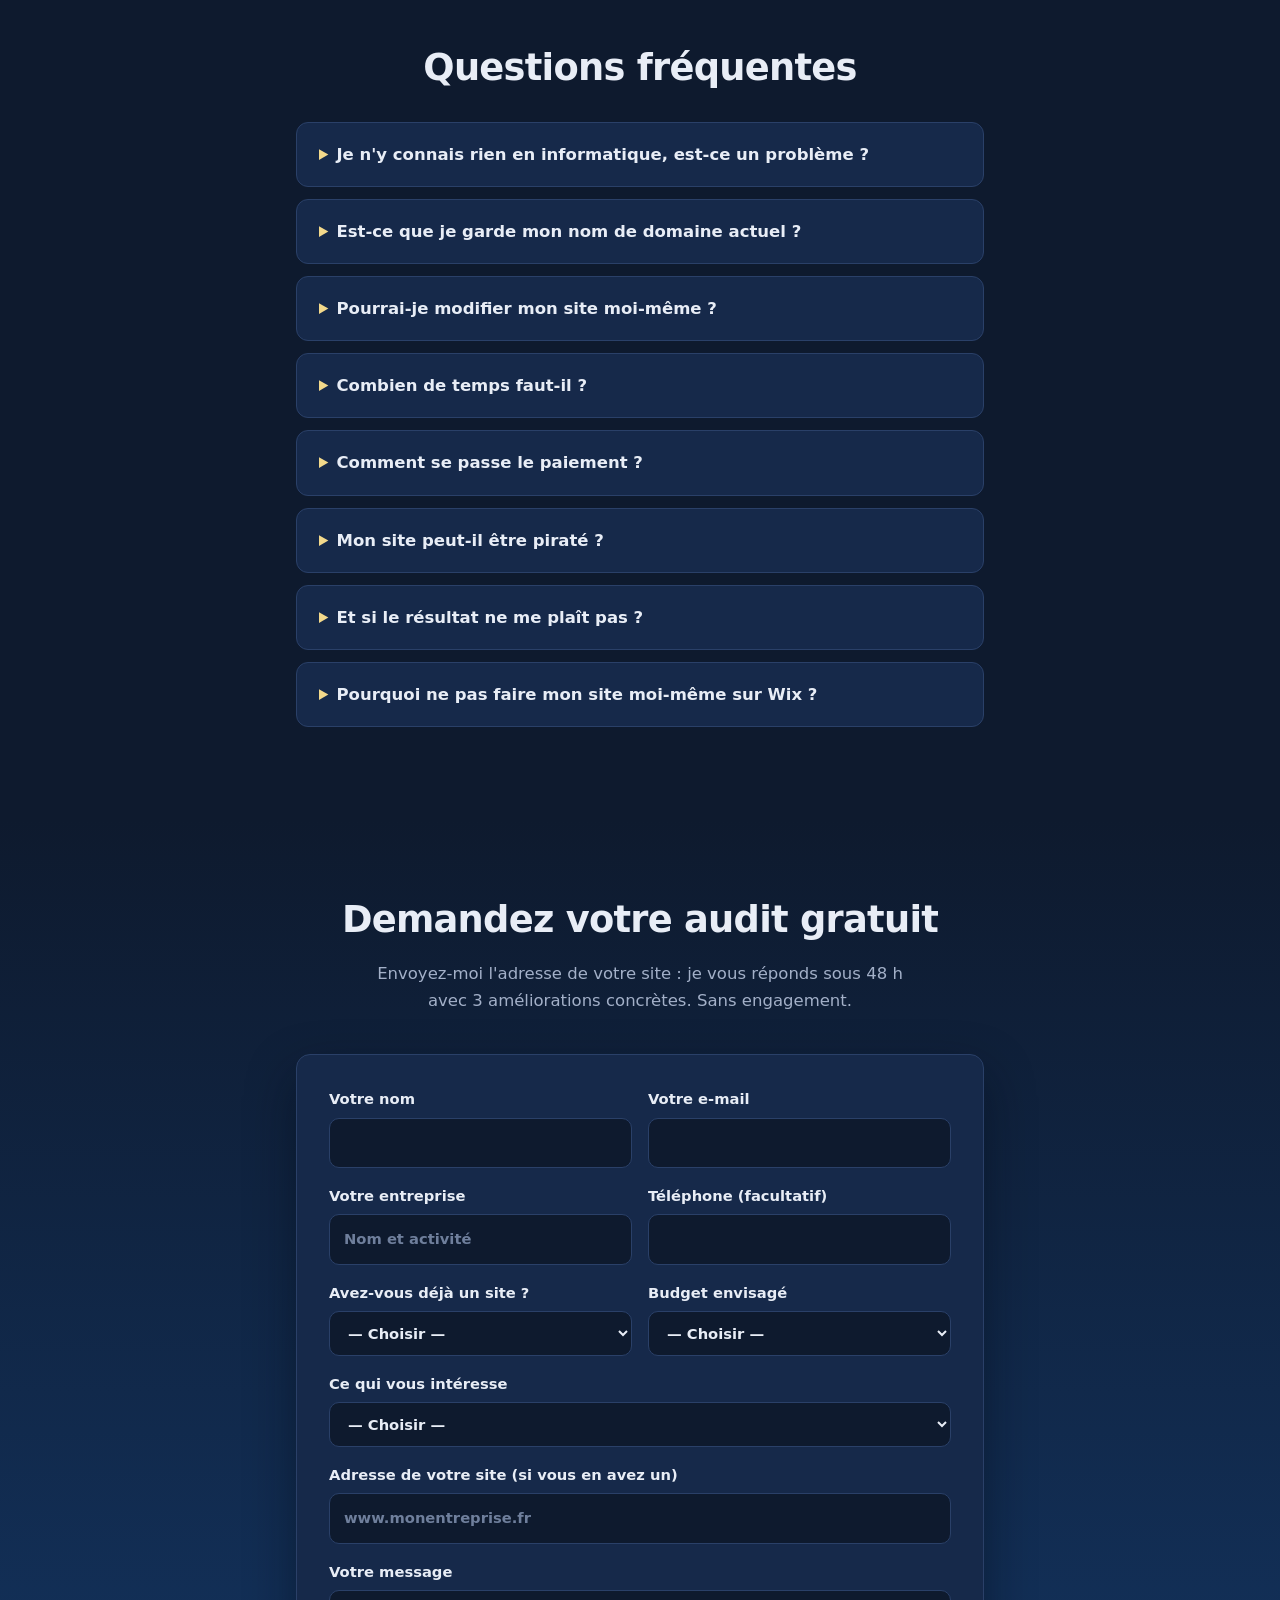
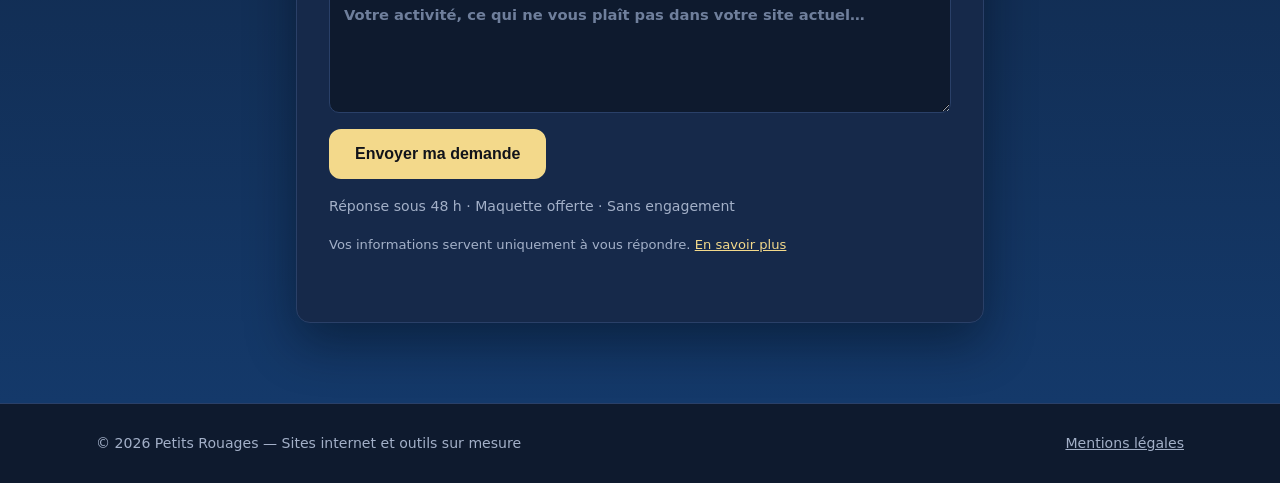
==== commit e3379774: "Securite: formulation plus claire Co-Authored-By: Claude Sonnet 5.5 <noreply@anthropic.com>" ====
--- a/index.html
+++ b/index.html
@@ -263,7 +263,7 @@
           <article class="card"><div class="icon">🧱</div><h3>Rien à pirater</h3><p>Pas de WordPress, pas d'extensions, pas de base de données, pas d'espace d'administration exposé. Et donc aucune mise à jour de sécurité à surveiller.</p></article>
           <article class="card"><div class="icon">🌍</div><h3>Réseau mondial</h3><p>Votre site est copié sur des serveurs partout dans le monde : il reste rapide et encaisse les pics de visites.</p></article>
           <article class="card"><div class="icon">🛡️</div><h3>Protections dans le code</h3><p>Le site indique au navigateur ce qu'il a le droit de charger, ce qui bloque l'injection de contenus malveillants.</p></article>
-          <article class="card"><div class="icon">🍪</div><h3>Sans pisteurs</h3><p>Aucun cookie, aucun outil de statistiques ni de publicité : pas de bandeau cookies envahissant. Seule exception : la police de caractères, que l'on peut aussi héberger chez vous.</p></article>
+          <article class="card"><div class="icon">🍪</div><h3>Sans pisteurs</h3><p>Aucun cookie, aucun outil de statistiques ni de publicité : pas de bandeau cookies envahissant. Seule exception : la police de caractères, chargée depuis Google Fonts.</p></article>
           <article class="card"><div class="icon">💾</div><h3>Historique complet</h3><p>Chaque modification est enregistrée : en cas de souci, on revient à la version d'avant en quelques minutes. Et une copie complète vous appartient.</p></article>
         </div>
       </div>
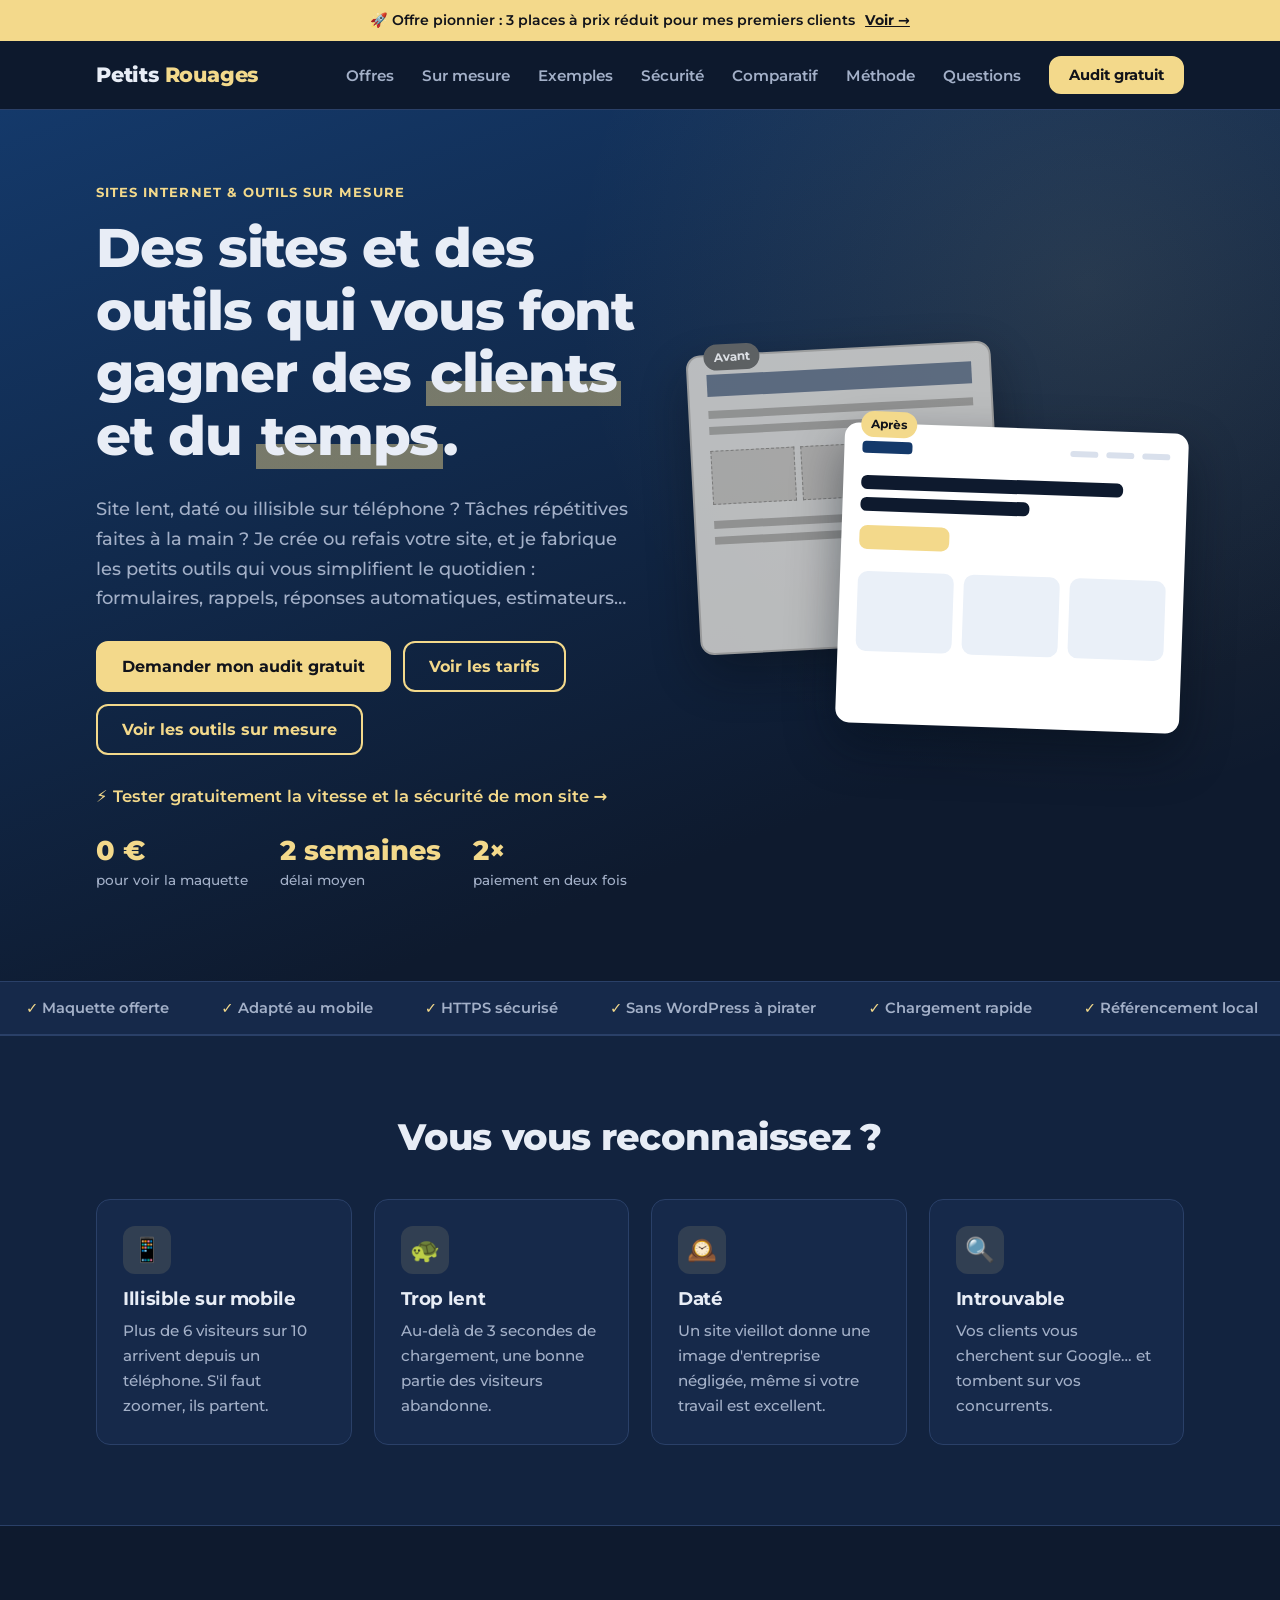
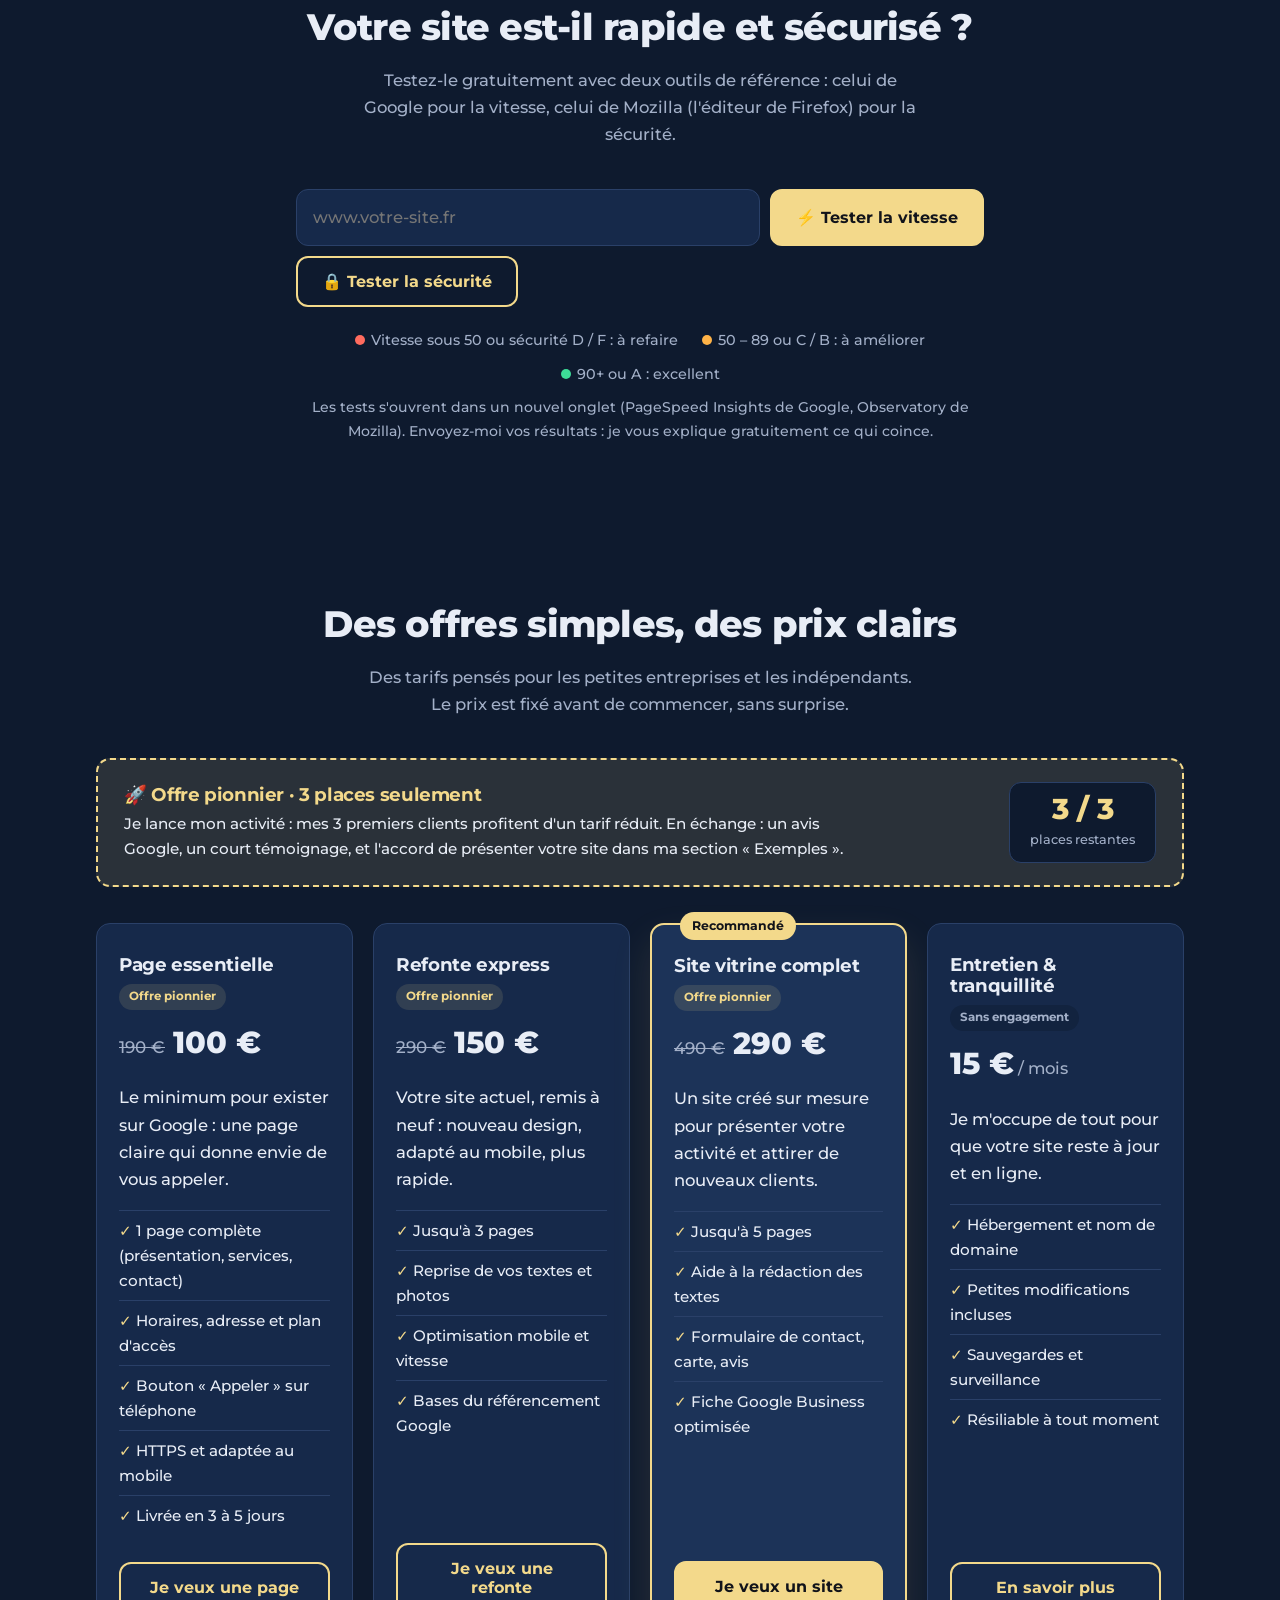
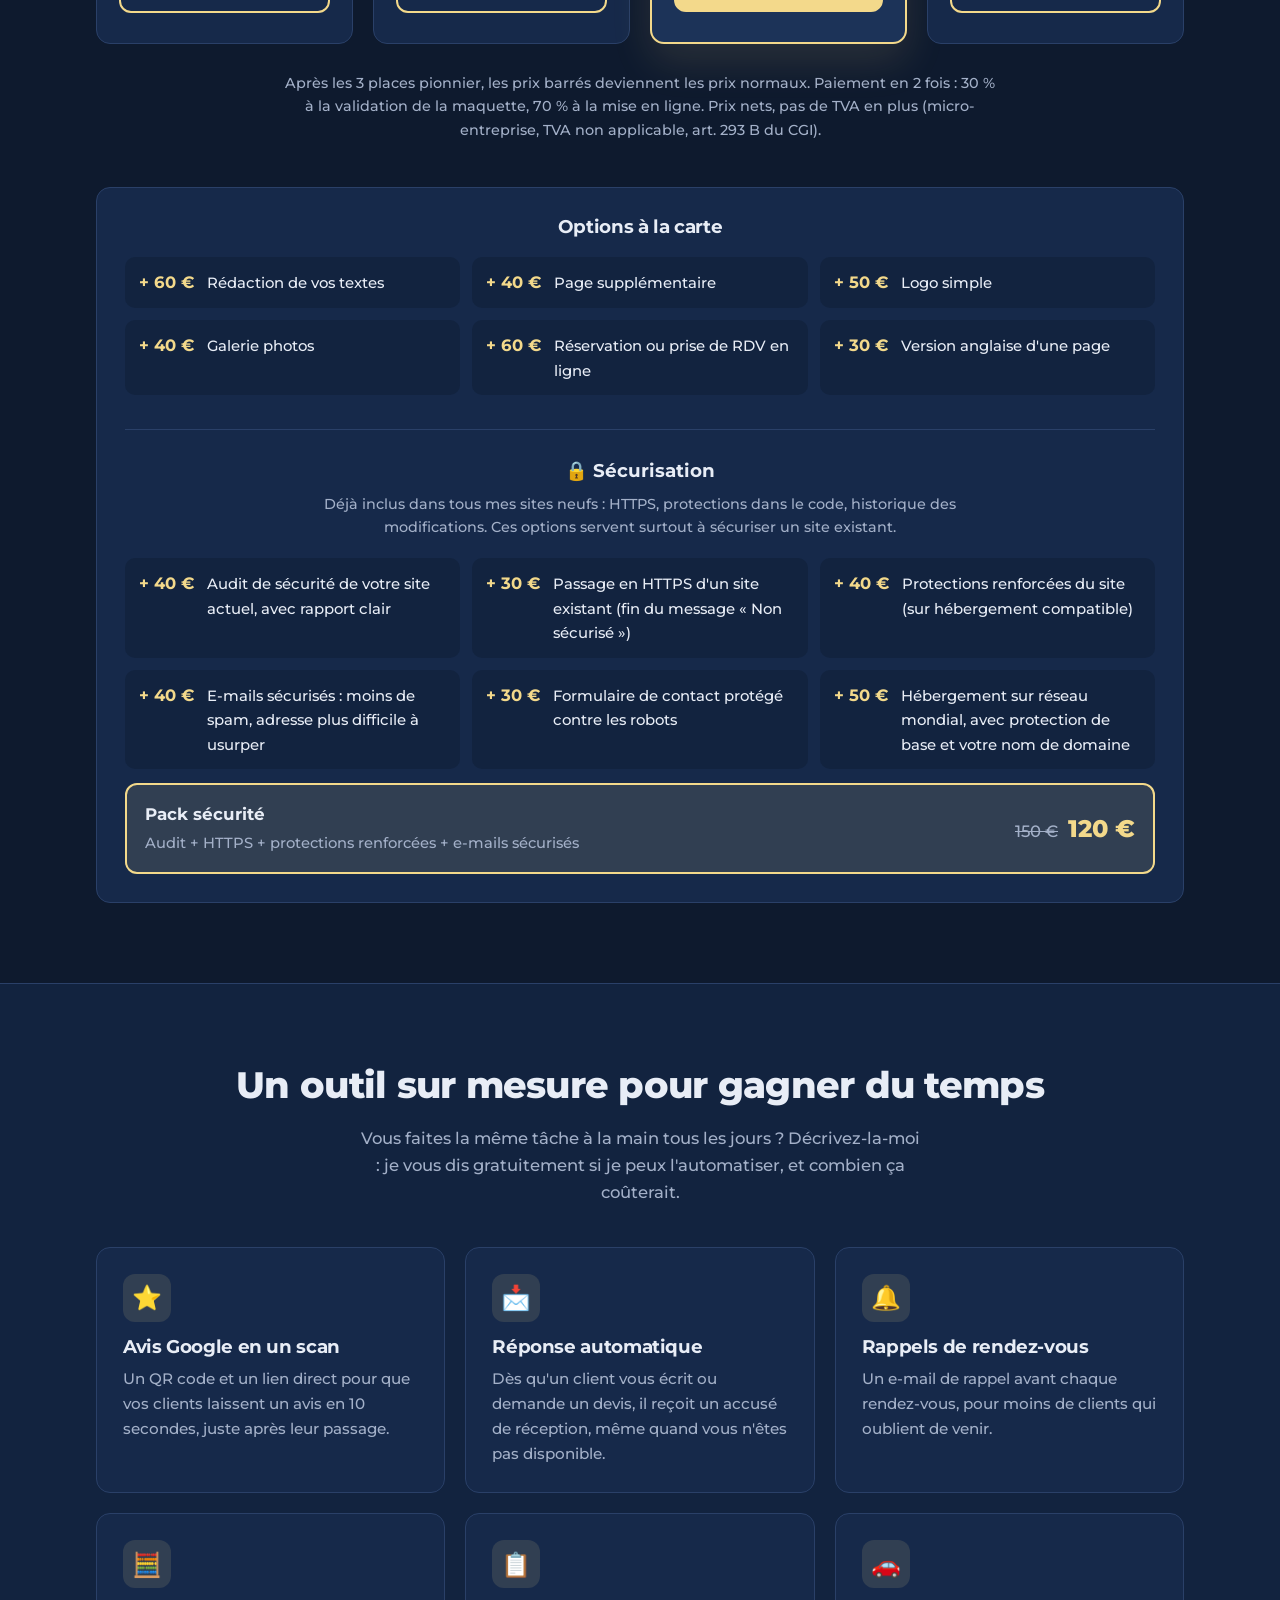
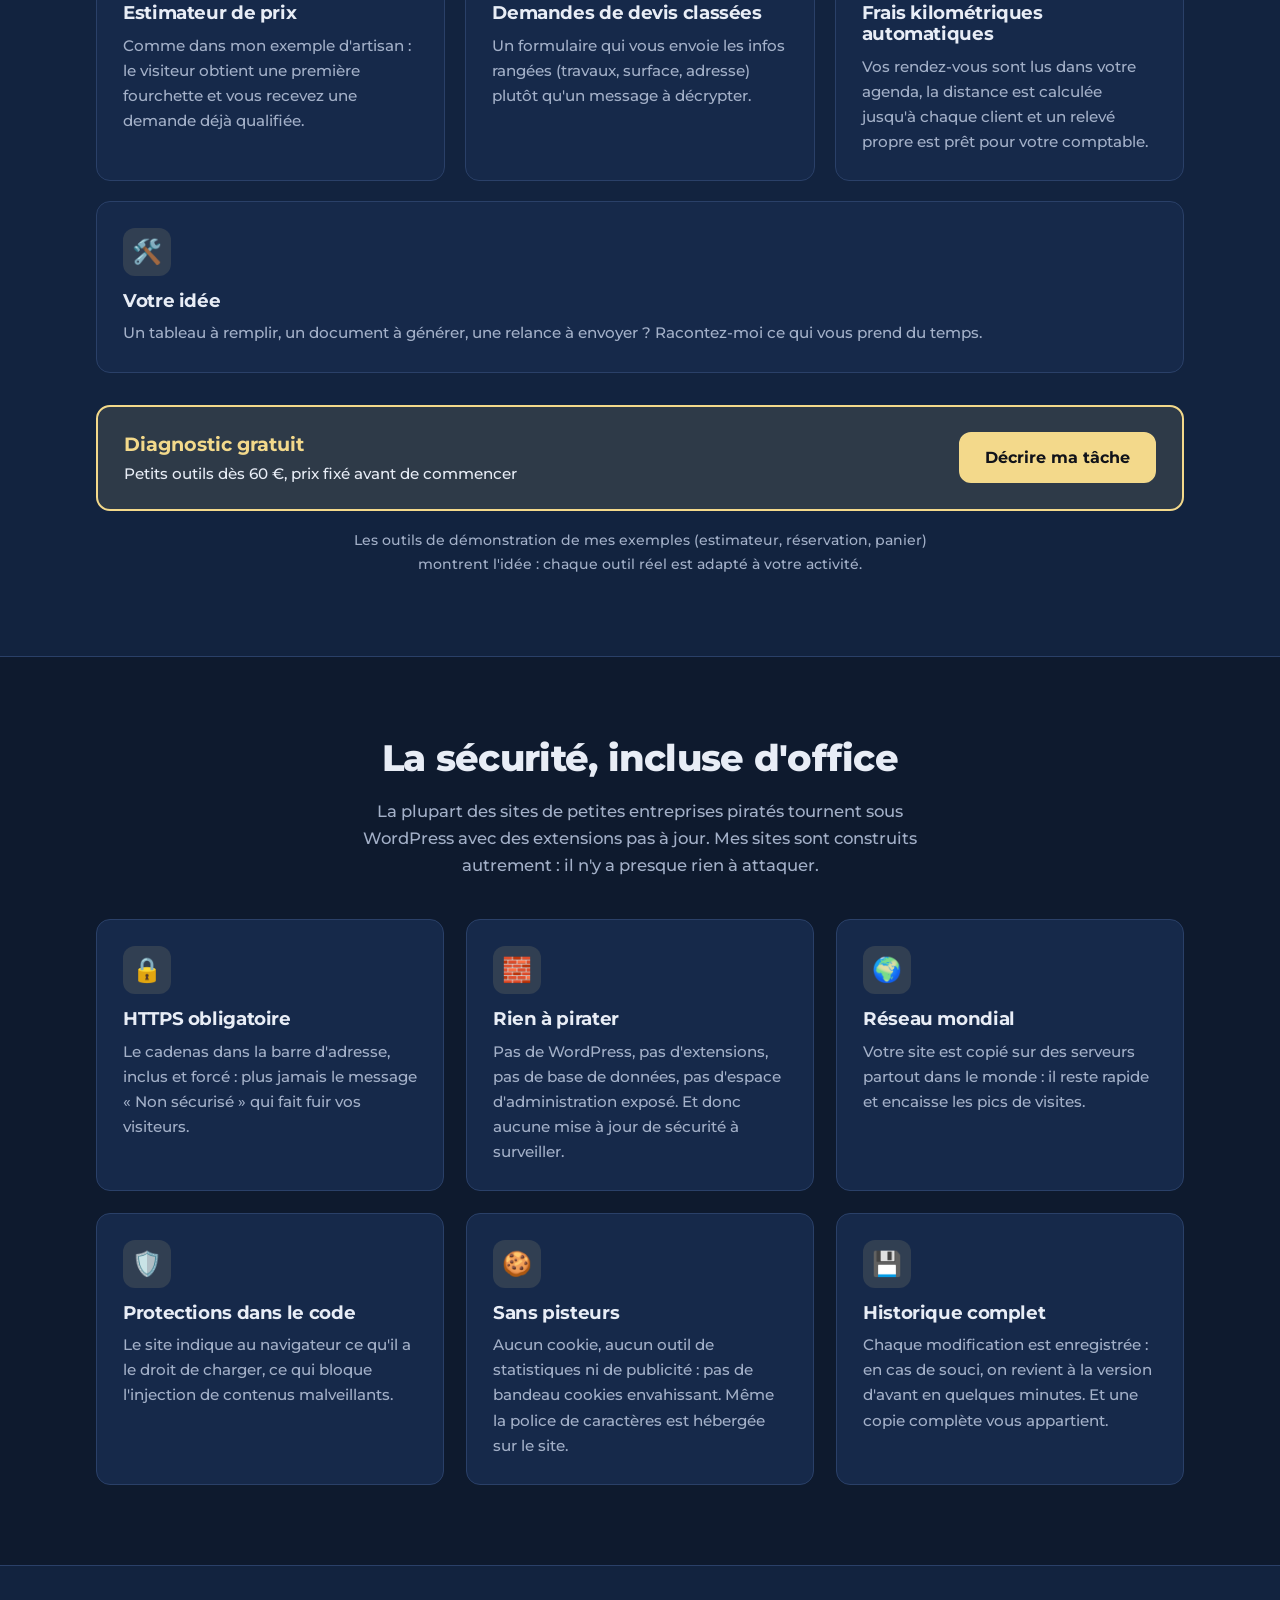
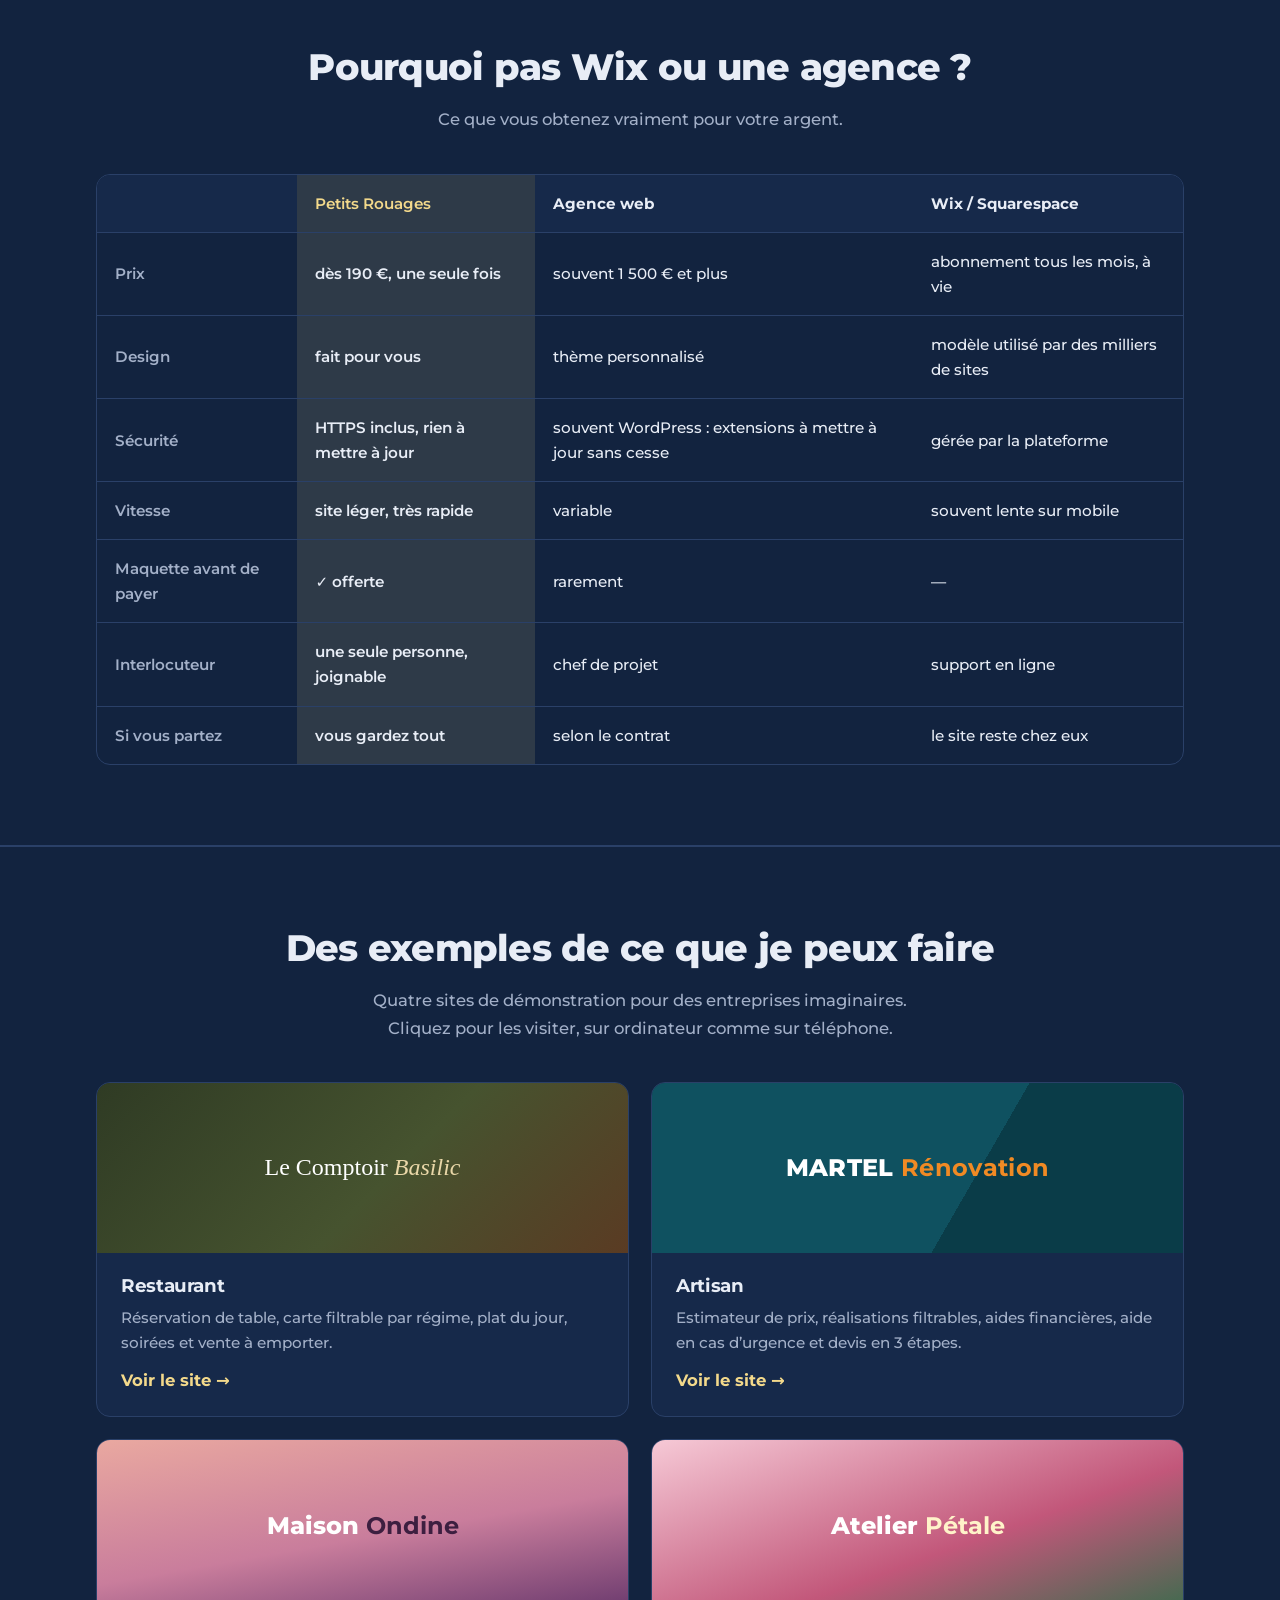
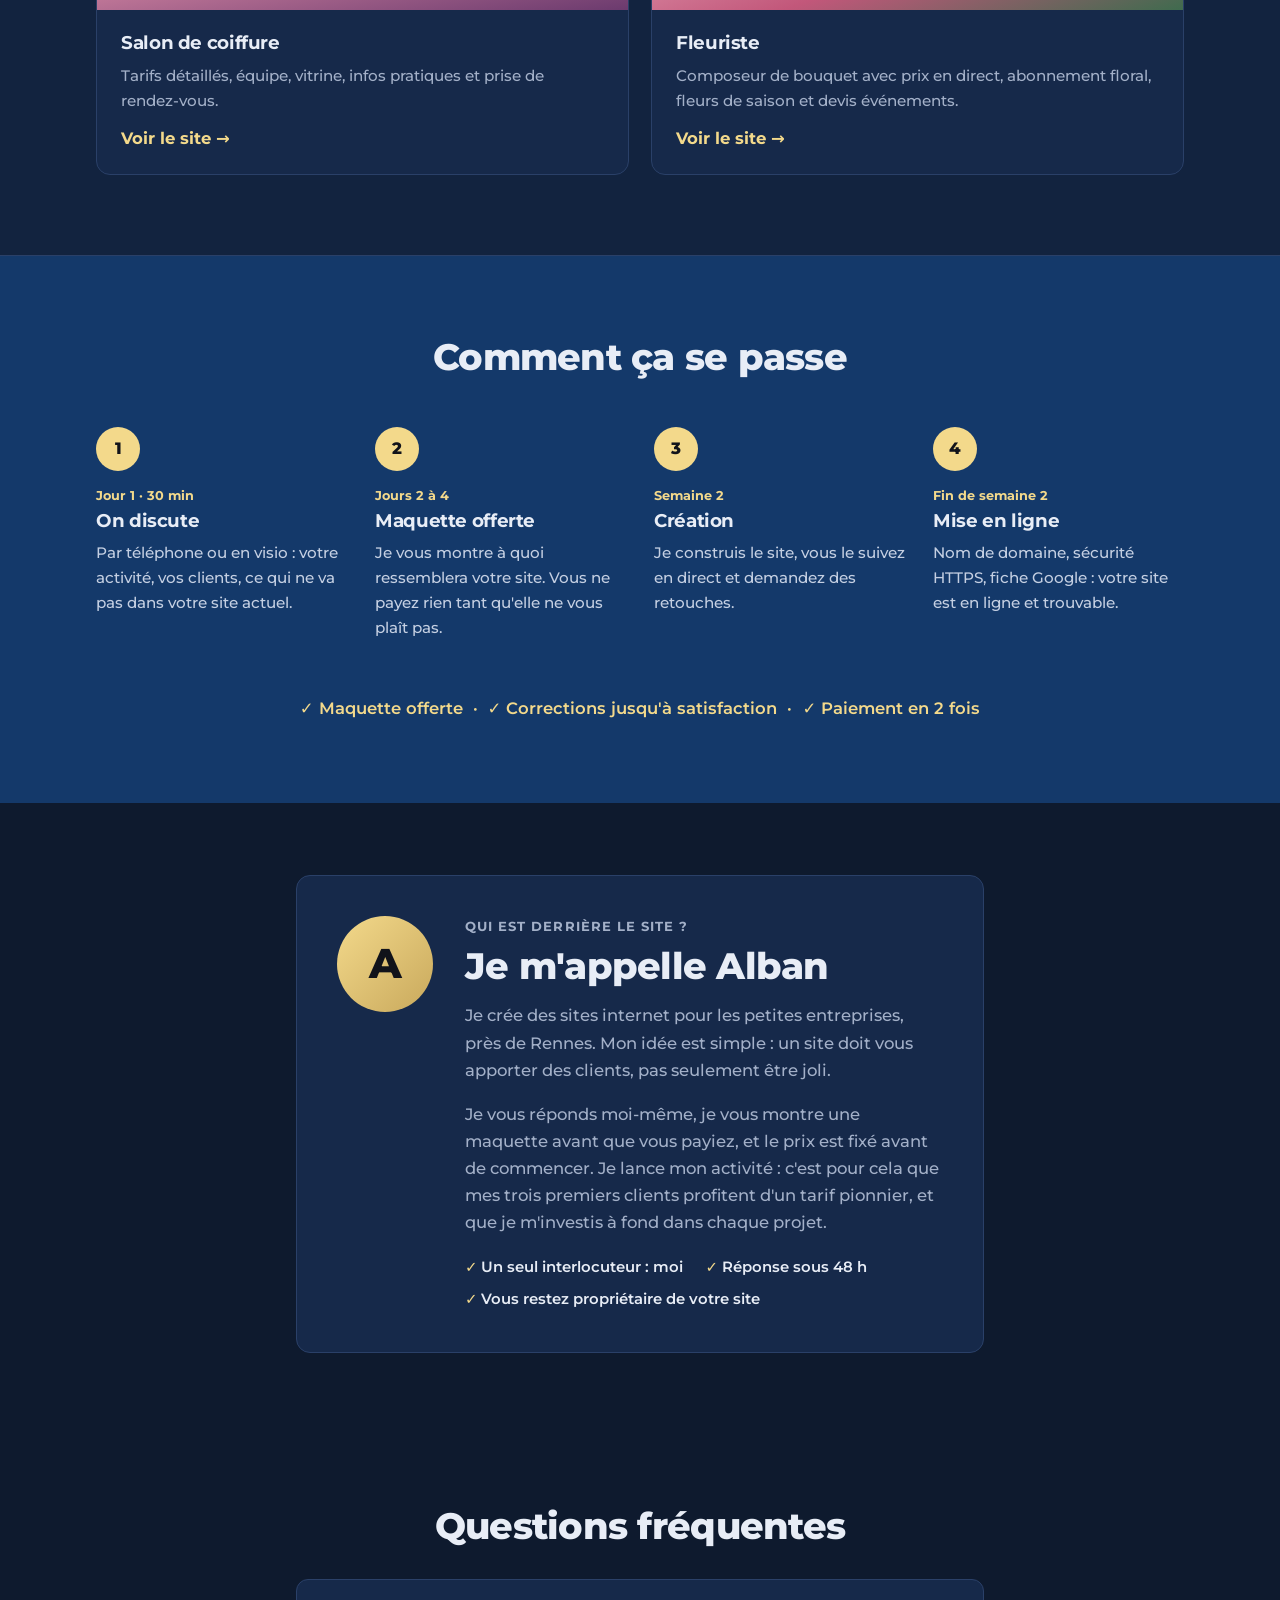
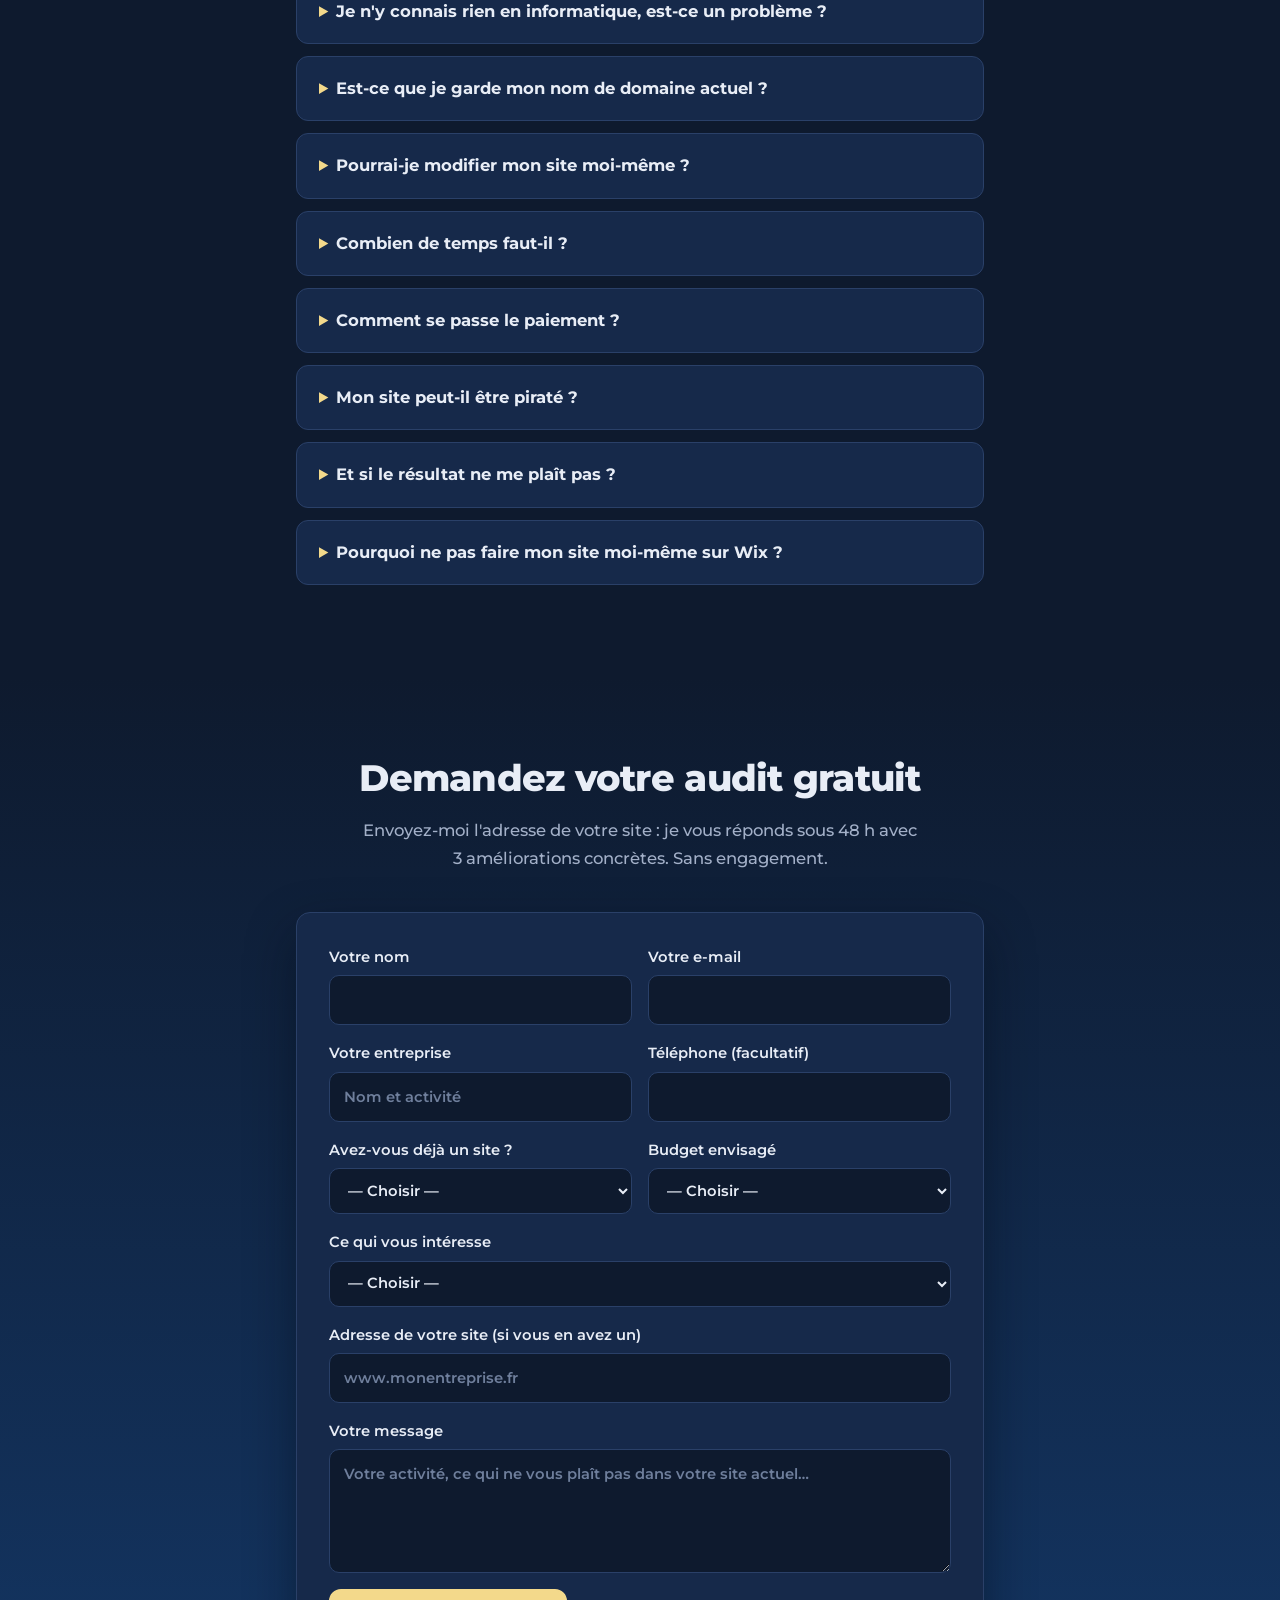
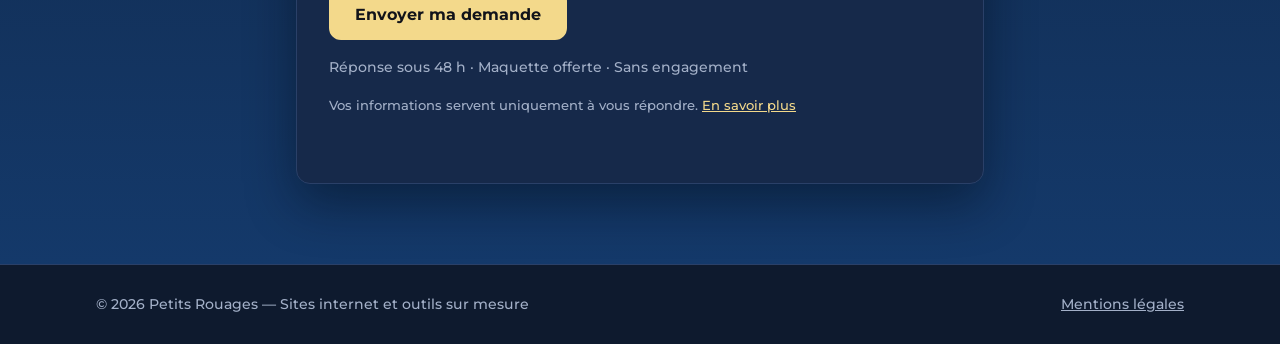
==== commit 72fa595f: "Police Montserrat hebergee sur le site (plus de Google Fonts), CSP resserree Co-Authored-By: Claude " ====
--- a/index.html
+++ b/index.html
@@ -5,7 +5,7 @@
   <meta name="viewport" content="width=device-width, initial-scale=1">
   <title>Petits Rouages — Sites internet et outils sur mesure</title>
   <meta name="description" content="Votre site est lent, daté ou introuvable sur Google ? Je le refais : moderne, rapide, adapté au mobile. Audit gratuit, prix clairs.">
-  <meta http-equiv="Content-Security-Policy" content="default-src 'self'; script-src 'self'; style-src 'self' https://fonts.googleapis.com; font-src https://fonts.gstatic.com; img-src 'self' data:; connect-src 'self' https://formspree.io; object-src 'none'; base-uri 'self'; form-action 'self' mailto:; upgrade-insecure-requests">
+  <meta http-equiv="Content-Security-Policy" content="default-src 'self'; script-src 'self'; style-src 'self'; font-src 'self'; img-src 'self' data:; connect-src 'self' https://formspree.io; object-src 'none'; base-uri 'self'; form-action 'self' mailto:; upgrade-insecure-requests">
   <meta name="referrer" content="strict-origin-when-cross-origin">
   <link rel="icon" type="image/png" sizes="32x32" href="favicon-32.png">
   <link rel="icon" type="image/png" sizes="192x192" href="icon-192.png">
@@ -22,10 +22,7 @@
   <meta property="og:image:height" content="630">
   <meta property="og:image:alt" content="Petits Rouages : sites internet et outils sur mesure pour petites entreprises">
   <meta name="twitter:card" content="summary_large_image">
-  <link rel="preconnect" href="https://fonts.googleapis.com">
-  <link rel="preconnect" href="https://fonts.gstatic.com" crossorigin>
-  <link href="https://fonts.googleapis.com/css2?family=Montserrat:wght@500;600;700;800&display=swap" rel="stylesheet">
-  <link rel="stylesheet" href="style.css?v=19">
+  <link rel="stylesheet" href="style.css?v=20">
 </head>
 <body>
   <a class="announce" href="#offres">🚀 Offre pionnier : 3 places à prix réduit pour mes premiers clients <b>Voir →</b></a>
@@ -263,7 +260,7 @@
           <article class="card"><div class="icon">🧱</div><h3>Rien à pirater</h3><p>Pas de WordPress, pas d'extensions, pas de base de données, pas d'espace d'administration exposé. Et donc aucune mise à jour de sécurité à surveiller.</p></article>
           <article class="card"><div class="icon">🌍</div><h3>Réseau mondial</h3><p>Votre site est copié sur des serveurs partout dans le monde : il reste rapide et encaisse les pics de visites.</p></article>
           <article class="card"><div class="icon">🛡️</div><h3>Protections dans le code</h3><p>Le site indique au navigateur ce qu'il a le droit de charger, ce qui bloque l'injection de contenus malveillants.</p></article>
-          <article class="card"><div class="icon">🍪</div><h3>Sans pisteurs</h3><p>Aucun cookie, aucun outil de statistiques ni de publicité : pas de bandeau cookies envahissant. Seule exception : la police de caractères, chargée depuis Google Fonts.</p></article>
+          <article class="card"><div class="icon">🍪</div><h3>Sans pisteurs</h3><p>Aucun cookie, aucun outil de statistiques ni de publicité : pas de bandeau cookies envahissant. Même la police de caractères est hébergée sur le site.</p></article>
           <article class="card"><div class="icon">💾</div><h3>Historique complet</h3><p>Chaque modification est enregistrée : en cas de souci, on revient à la version d'avant en quelques minutes. Et une copie complète vous appartient.</p></article>
         </div>
       </div>
--- a/style.css
+++ b/style.css
@@ -1,3 +1,7 @@
+@font-face { font-family: "Montserrat"; font-style: normal; font-weight: 500; font-display: swap; src: url("fonts/montserrat-latin-500-normal.woff2") format("woff2"); }
+@font-face { font-family: "Montserrat"; font-style: normal; font-weight: 600; font-display: swap; src: url("fonts/montserrat-latin-600-normal.woff2") format("woff2"); }
+@font-face { font-family: "Montserrat"; font-style: normal; font-weight: 700; font-display: swap; src: url("fonts/montserrat-latin-700-normal.woff2") format("woff2"); }
+@font-face { font-family: "Montserrat"; font-style: normal; font-weight: 800; font-display: swap; src: url("fonts/montserrat-latin-800-normal.woff2") format("woff2"); }
 :root {
   --bg: #0e1a2e;
   --bg2: #12233f;
